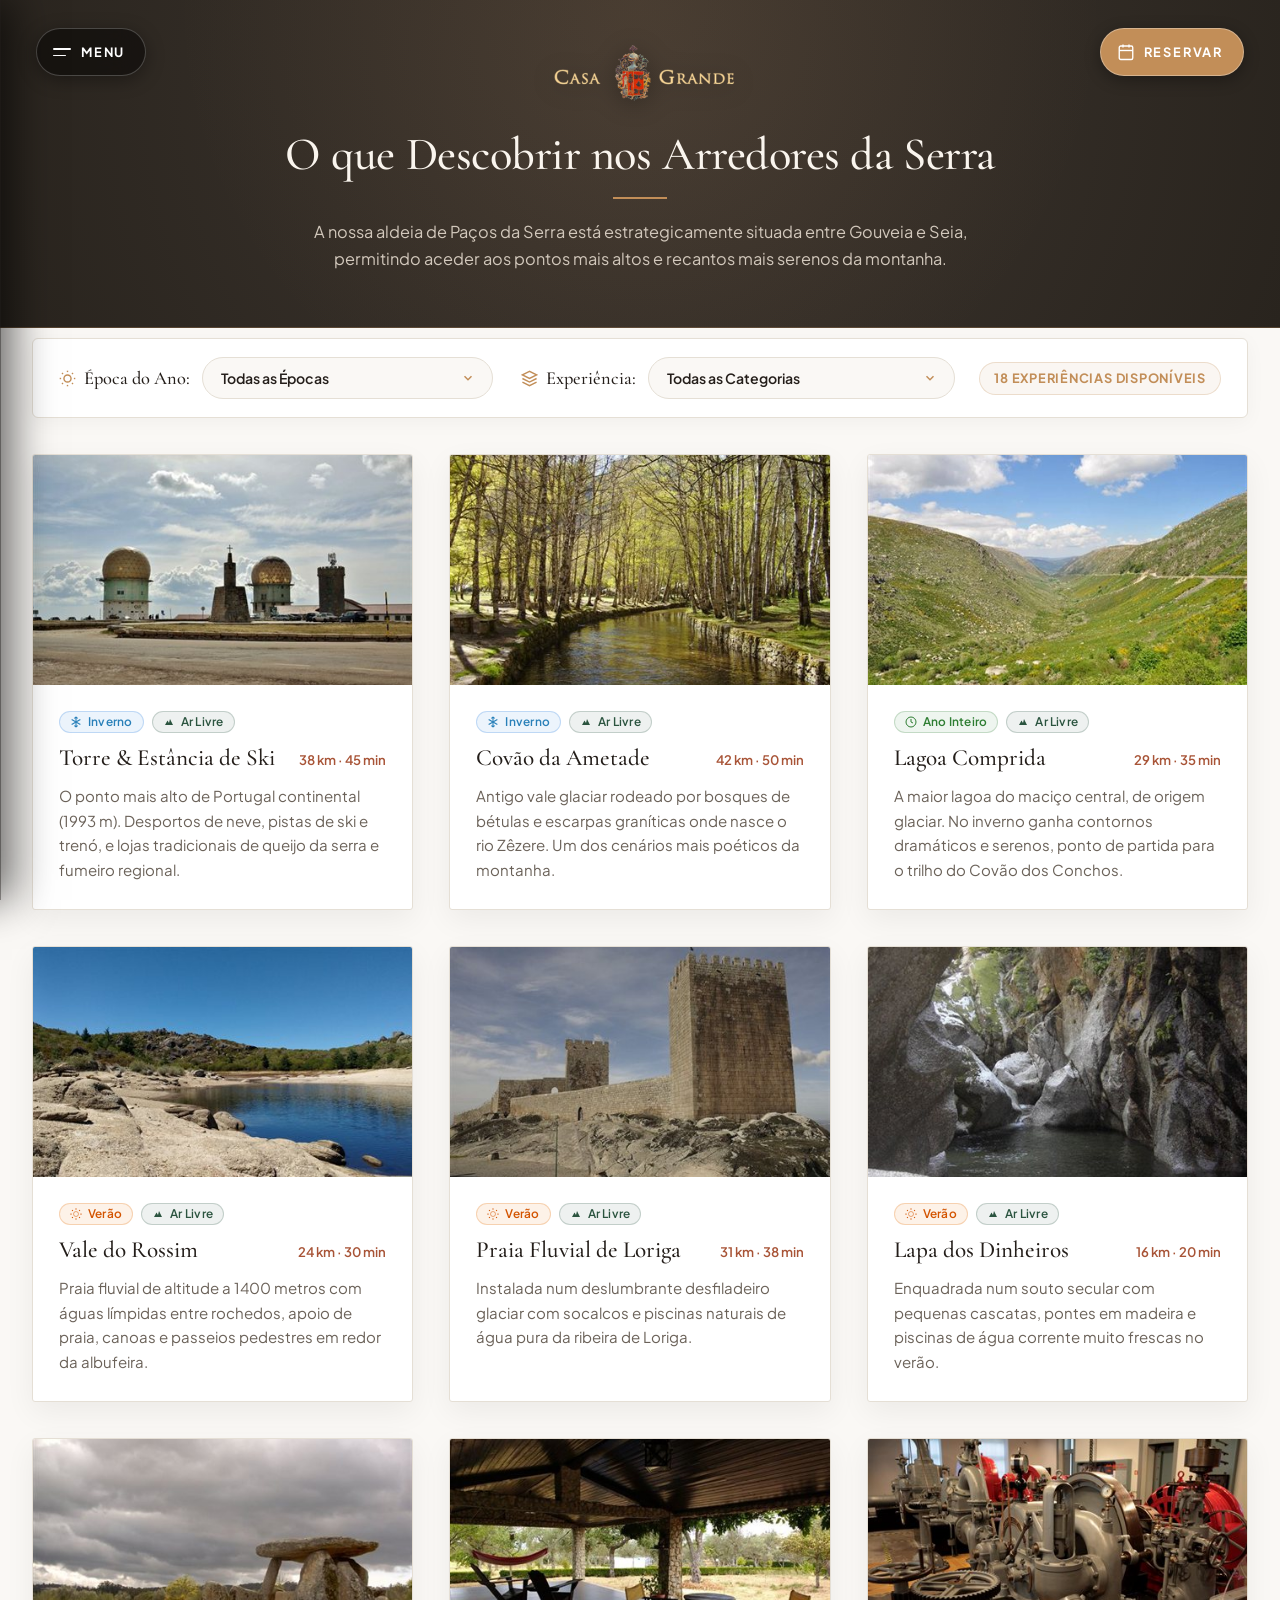
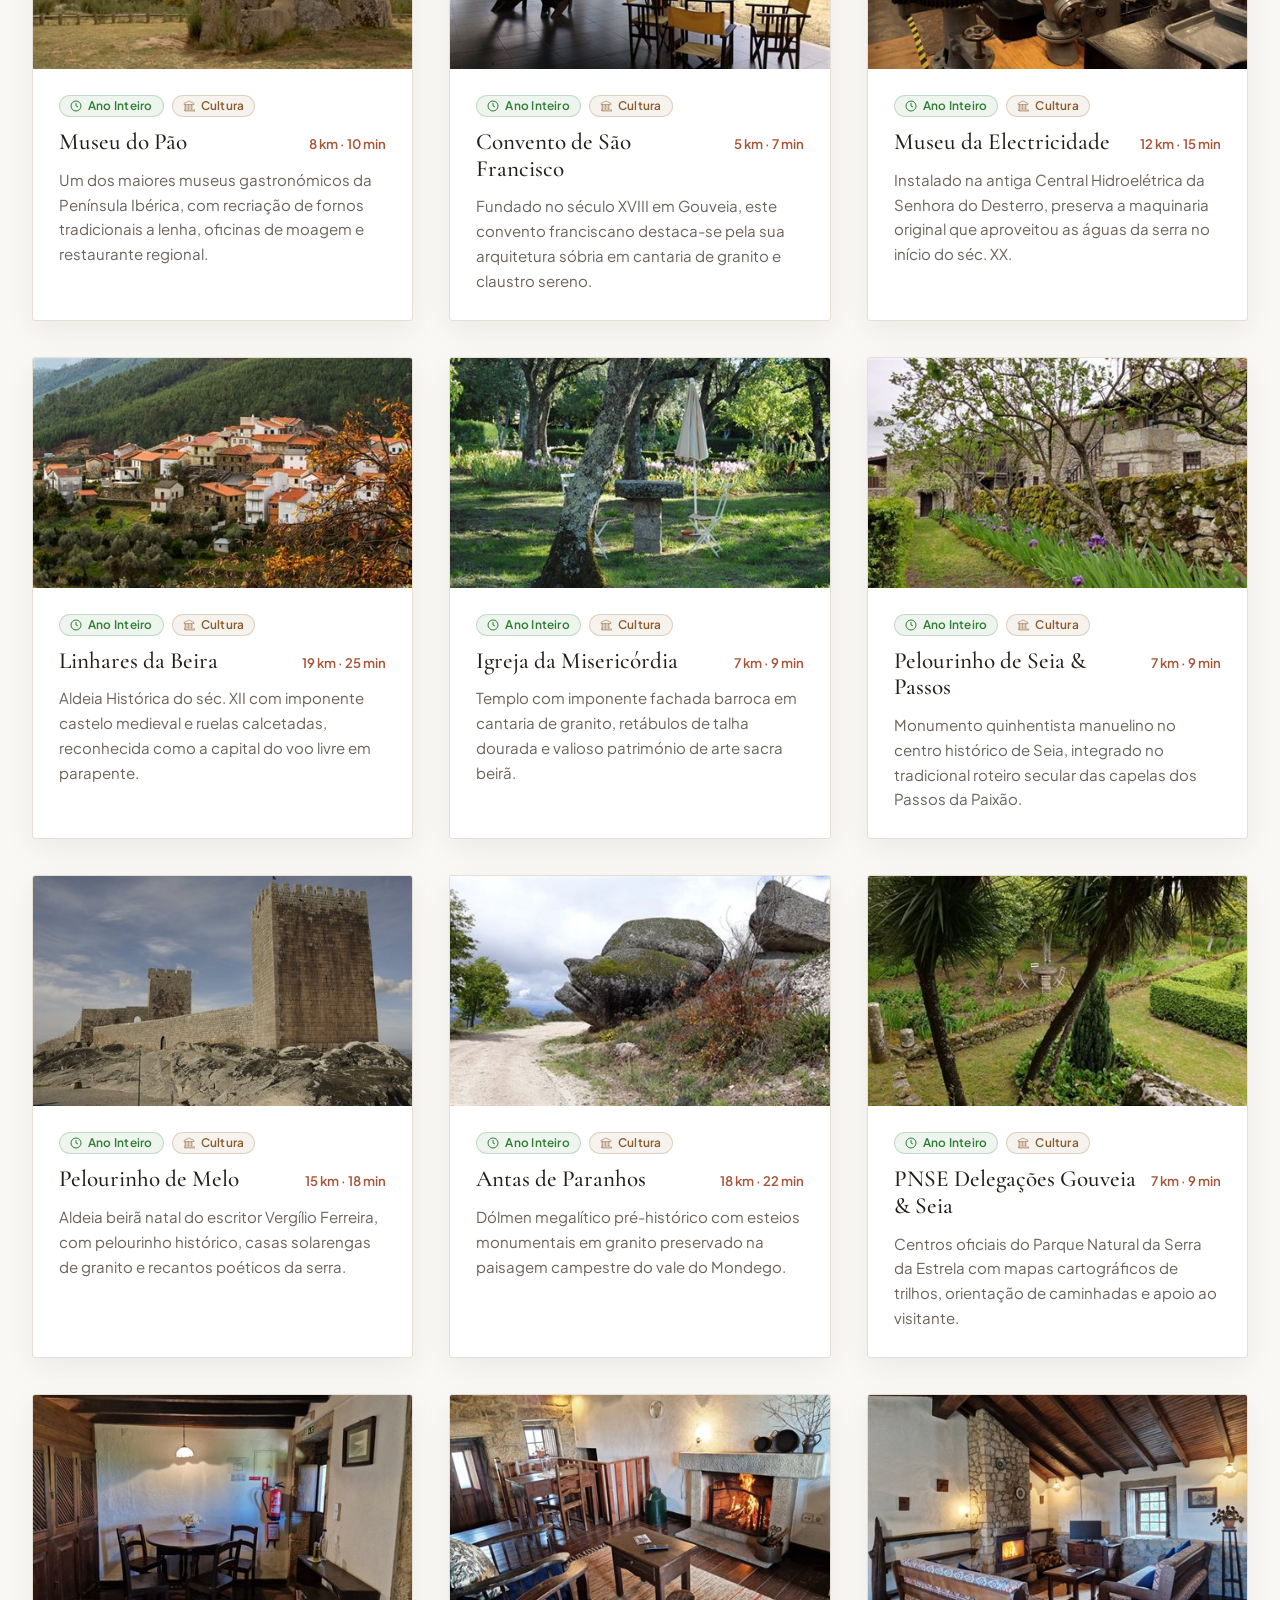
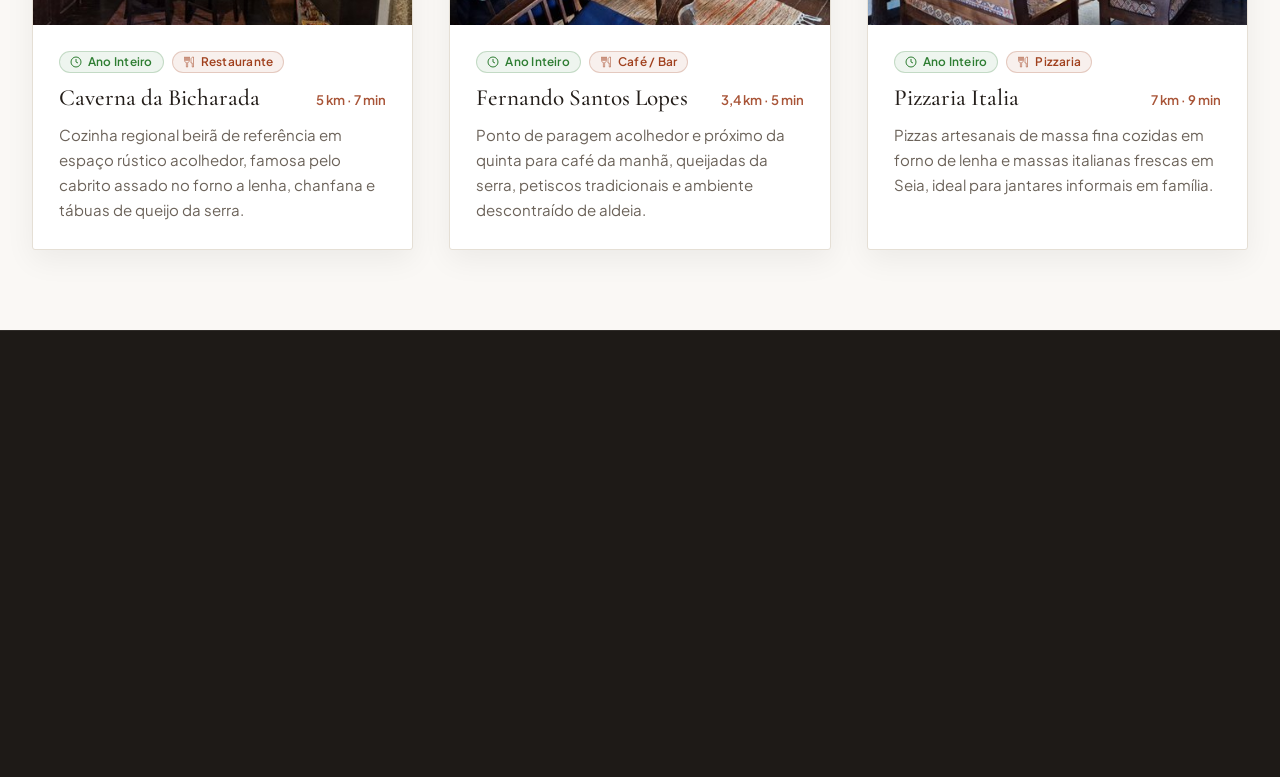
==== actividades.html @ c4126c3e "feat: prototipo Casa Grande - Turismo de Habitacao & Casas de Campo (Standard Bruto)" ====
<!DOCTYPE html>
<html lang="pt">
<head>
  <meta charset="UTF-8">
  <meta name="viewport" content="width=device-width, initial-scale=1.0">
  <title>A Serra da Estrela nos Arredores — Casa Grande | Paços da Serra</title>
  <meta name="description" content="Guia de experiências na Serra da Estrela a partir da Casa Grande em Paços da Serra: neve na Torre, praias fluviais de altitude, aldeias históricas e gastronomia serrana.">
  <link rel="preconnect" href="https://fonts.googleapis.com">
  <link rel="preconnect" href="https://fonts.gstatic.com" crossorigin>
  <link rel="stylesheet" href="https://fonts.googleapis.com/css2?family=Cormorant+Garamond:ital,wght@0,400;0,500;0,600;0,700;1,400&family=Plus+Jakarta+Sans:wght@300;400;500;600;700&display=swap">
  
  <!-- Favicon Standard Bruto -->
  <link rel="icon" type="image/svg+xml" href="assets/img/favicon.svg">
  <link rel="icon" type="image/png" sizes="32x32" href="assets/img/favicon-32x32.png">
  <link rel="icon" type="image/png" sizes="16x16" href="assets/img/favicon-16x16.png">
  <link rel="apple-touch-icon" sizes="180x180" href="assets/img/apple-touch-icon.png">
  <link rel="shortcut icon" href="favicon.ico">

  <link rel="stylesheet" href="assets/css/style.css">
</head>
<body>

  <!-- BOTÃO FLUTUANTE DE MENU (FIXO NO TOPO ESQUERDO) -->
  <button type="button" class="floating-menu-trigger js-drawer-open" aria-label="Abrir Menu de Navegação" aria-expanded="false" aria-controls="main-drawer">
    <span class="menu-icon-bars" aria-hidden="true">
      <span class="bar bar-1"></span>
      <span class="bar bar-2"></span>
    </span>
    <span class="menu-trigger-text">Menu</span>
  </button>

  <!-- BOTÃO FLUTUANTE DE RESERVA (CALENDÁRIO — REVELA 'RESERVAR' & GLOW NO HOVER) -->
  <a href="reservas.html" class="floating-booking-cta" aria-label="Reservar Estadia na Casa Grande">
    <span class="booking-cta-icon" aria-hidden="true">
      <svg width="18" height="18" viewBox="0 0 24 24" fill="none" stroke="currentColor" stroke-width="1.8">
        <rect x="3" y="4" width="18" height="18" rx="2" ry="2"></rect>
        <line x1="16" y1="2" x2="16" y2="6"></line>
        <line x1="8" y1="2" x2="8" y2="6"></line>
        <line x1="3" y1="10" x2="21" y2="10"></line>
      </svg>
    </span>
    <span class="booking-cta-text">Reservar</span>
  </a>

  <!-- PAINEL LATERAL DE NAVEGAÇÃO (LUXURY SLIDE-IN DRAWER) -->
  <div class="nav-drawer-backdrop js-drawer-close" aria-hidden="true"></div>
  <aside class="nav-drawer" id="main-drawer" aria-label="Menu Principal" aria-hidden="true">
    <div class="drawer-header">
      <div class="drawer-brand">
        <img src="assets/img/logo_center.png" alt="Casa Grande" class="drawer-logo" / decoding="async">
      </div>
      <button type="button" class="drawer-close-btn js-drawer-close" aria-label="Fechar Menu">
        <svg width="20" height="20" viewBox="0 0 24 24" fill="none" stroke="currentColor" stroke-width="1.8"><line x1="18" y1="6" x2="6" y2="18"></line><line x1="6" y1="6" x2="18" y2="18"></line></svg>
      </button>
    </div>

    <div class="drawer-body">
      <nav class="drawer-nav">
        <ul class="drawer-menu-list">
          <li><a href="index.html" class="drawer-menu-link"><span class="link-title">Início</span></a></li>
          <li><a href="alojamentos.html" class="drawer-menu-link"><span class="link-title">Alojamentos</span></a></li>
          <li><a href="actividades.html" class="drawer-menu-link drawer-menu-link--highlight"><span class="link-title">Serra da Estrela</span></a></li>
          <li><a href="duvidas.html" class="drawer-menu-link"><span class="link-title">FAQs</span></a></li>
        </ul>
        <div class="drawer-booking-action">
          <a href="reservas.html" class="drawer-booking-btn">
            <span class="drawer-btn-icon">
              <svg width="18" height="18" viewBox="0 0 24 24" fill="none" stroke="currentColor" stroke-width="1.8">
                <rect x="3" y="4" width="18" height="18" rx="2" ry="2"></rect>
                <line x1="16" y1="2" x2="16" y2="6"></line>
                <line x1="8" y1="2" x2="8" y2="6"></line>
                <line x1="3" y1="10" x2="21" y2="10"></line>
              </svg>
            </span>
            <span class="drawer-btn-label">Reservar Estadia</span>
          </a>
        </div>
      </nav>

      <div class="drawer-footer">
        <div class="drawer-contacts">
          <a href="duvidas.html#contacto" class="drawer-section-title">Contactos</a>
          <a href="tel:+351934297935" class="drawer-contact-val">(+351) 934 297 935</a>
          <a href="mailto:info@casagrande.com.pt" class="drawer-contact-val">info@casagrande.com.pt</a>
          <p class="drawer-address-text">Largo Dr. Luís Mendes Caldeira nº 1<br>6290-241 Paços da Serra, Gouveia</p>
        </div>

        <div class="drawer-socials">
          <a href="https://instagram.com/casagrande_th" target="_blank" rel="noopener noreferrer" class="drawer-social-link">Instagram</a>
          <span class="sep">·</span>
          <a href="https://www.facebook.com/CGPacosDaSerra" target="_blank" rel="noopener noreferrer" class="drawer-social-link">Facebook</a>
        </div>
      </div>
    </div>
  </aside>

  <main id="main">

    <!-- HERO ESCURO EDITORIAL COM MARCA (DESTAQUE MÁXIMO DO LOGÓTIPO BRUTO) -->
    <header class="subpage-dark-hero">
      <div class="interior-brand-bar">
        <a href="index.html" title="Voltar à Página Inicial — Casa Grande">
          <img src="assets/img/logo_center.png" alt="Casa Grande" class="interior-brand-logo" decoding="async">
        </a>
      </div>

      <div class="container subpage-hero-container">
        <h1 class="subpage-hero-title">O que Descobrir nos Arredores da Serra</h1>
        <i class="ico-separator" style="margin: 16px auto 20px auto;"></i>
        <p class="subpage-hero-desc">
          A nossa aldeia de Paços da Serra está estrategicamente situada entre Gouveia e Seia, permitindo aceder aos pontos mais altos e recantos mais serenos da montanha.
        </p>
      </div>
    </header>

    <!-- GUIA DE ATIVIDADES: FILTRO DUPLO INTERATIVO (OPÇÃO 1) -->
    <section class="activities-section" id="catalogo-actividades" style="padding-top: 10px; padding-bottom: 80px;">
      <div class="container">
        
        <!-- BARRA DE DUPLO FILTRO: LADO A LADO (FRENTE A FRENTE) COM DESIGN EDITORIAL -->
        <div class="activities-filter-bar">
          <div class="activities-filters-group">
            
            <!-- Seletor 1: Época do Ano / Sazonalidade -->
            <div class="filter-dropdown-wrapper">
              <label for="season-filter-select" class="filter-label">
                <svg width="17" height="17" viewBox="0 0 24 24" fill="none" stroke="currentColor" stroke-width="2"><circle cx="12" cy="12" r="5"></circle><line x1="12" y1="1" x2="12" y2="3"></line><line x1="12" y1="21" x2="12" y2="23"></line><line x1="4.22" y1="4.22" x2="5.64" y2="5.64"></line><line x1="18.36" y1="18.36" x2="19.78" y2="19.78"></line><line x1="1" y1="12" x2="3" y2="12"></line><line x1="21" y1="12" x2="23" y2="12"></line><line x1="4.22" y1="19.78" x2="5.64" y2="18.36"></line><line x1="18.36" y1="5.64" x2="19.78" y2="4.22"></line></svg>
                <span>Época do Ano:</span>
              </label>
              <div class="custom-select-box">
                <select id="season-filter-select" class="guest-select-input" aria-label="Filtrar por época do ano">
                  <option value="all" selected>Todas as Épocas</option>
                  <option value="inverno">Inverno &amp; Neve</option>
                  <option value="verao">Verão &amp; Praias Fluviais</option>
                </select>
                <div class="select-chevron" aria-hidden="true">
                  <svg width="14" height="14" viewBox="0 0 24 24" fill="none" stroke="currentColor" stroke-width="2.5"><polyline points="6 9 12 15 18 9"></polyline></svg>
                </div>
              </div>
            </div>

            <!-- Seletor 2: Tipo de Experiência / Categoria -->
            <div class="filter-dropdown-wrapper">
              <label for="category-filter-select" class="filter-label">
                <svg width="17" height="17" viewBox="0 0 24 24" fill="none" stroke="currentColor" stroke-width="2"><polygon points="12 2 2 7 12 12 22 7 12 2"></polygon><polyline points="2 17 12 22 22 17"></polyline><polyline points="2 12 12 17 22 12"></polyline></svg>
                <span>Experiência:</span>
              </label>
              <div class="custom-select-box">
                <select id="category-filter-select" class="guest-select-input" aria-label="Filtrar por categoria de experiência">
                  <option value="all" selected>Todas as Categorias</option>
                  <option value="natureza">Passeios &amp; Ar Livre</option>
                  <option value="monumentos">Monumentos &amp; Cultura</option>
                  <option value="restaurantes">Restaurantes &amp; Cafés</option>
                </select>
                <div class="select-chevron" aria-hidden="true">
                  <svg width="14" height="14" viewBox="0 0 24 24" fill="none" stroke="currentColor" stroke-width="2.5"><polyline points="6 9 12 15 18 9"></polyline></svg>
                </div>
              </div>
            </div>

          </div>

          <div class="filter-live-status">
            <span class="active-count-badge" id="activities-count-badge">18 Experiências Disponíveis</span>
          </div>
        </div>

        <!-- GRELHA UNIFICADA DE CARTÕES DE ATIVIDADES -->
        <div class="activities-grid" id="activities-unified-grid">
          
          <!-- 1. Torre & Estância de Ski -->
          <article class="activity-card" data-season="inverno" data-category="natureza">
            <div class="activity-img-wrap">
              <img src="assets/img/showcase/actividades_1.jpg" alt="Torre da Serra da Estrela" loading="lazy" decoding="async">
            </div>
            <div class="activity-body">
              <div class="activity-silhouettes-bar">
                <span class="sil-tag sil-tag-snow" title="Temporada de Inverno e Neve">
                  <svg width="12" height="12" viewBox="0 0 24 24" fill="none" stroke="currentColor" stroke-width="2.2"><line x1="12" y1="2" x2="12" y2="22"></line><line x1="12" y1="2" x2="9" y2="5"></line><line x1="12" y1="2" x2="15" y2="5"></line><line x1="12" y1="22" x2="9" y2="19"></line><line x1="12" y1="22" x2="15" y2="19"></line><line x1="3.34" y1="7" x2="20.66" y2="17"></line><line x1="20.66" y1="7" x2="3.34" y2="17"></line></svg>
                  <span>Inverno</span>
                </span>
                <span class="sil-tag sil-tag-nature" title="Passeios & Ar Livre">
                  <svg width="12" height="12" viewBox="0 0 24 24" fill="currentColor"><path d="M14 6l6 12H4l5-9 3 5 2-8z"/></svg>
                  <span>Ar Livre</span>
                </span>
              </div>
              <div class="activity-header-line">
                <h3>Torre &amp; Estância de Ski</h3>
                <span class="activity-distance-text">38 km · 45 min</span>
              </div>
              <p class="activity-desc">O ponto mais alto de Portugal continental (1993 m). Desportos de neve, pistas de ski e trenó, e lojas tradicionais de queijo da serra e fumeiro regional.</p>
            </div>
          </article>

          <!-- 2. Covão da Ametade -->
          <article class="activity-card" data-season="inverno" data-category="natureza">
            <div class="activity-img-wrap">
              <img src="assets/img/showcase/actividades_4.jpg" alt="Covão da Ametade" loading="lazy" decoding="async">
            </div>
            <div class="activity-body">
              <div class="activity-silhouettes-bar">
                <span class="sil-tag sil-tag-snow" title="Temporada de Inverno">
                  <svg width="12" height="12" viewBox="0 0 24 24" fill="none" stroke="currentColor" stroke-width="2.2"><line x1="12" y1="2" x2="12" y2="22"></line><line x1="12" y1="2" x2="9" y2="5"></line><line x1="12" y1="2" x2="15" y2="5"></line><line x1="12" y1="22" x2="9" y2="19"></line><line x1="12" y1="22" x2="15" y2="19"></line><line x1="3.34" y1="7" x2="20.66" y2="17"></line><line x1="20.66" y1="7" x2="3.34" y2="17"></line></svg>
                  <span>Inverno</span>
                </span>
                <span class="sil-tag sil-tag-nature" title="Passeios & Ar Livre">
                  <svg width="12" height="12" viewBox="0 0 24 24" fill="currentColor"><path d="M14 6l6 12H4l5-9 3 5 2-8z"/></svg>
                  <span>Ar Livre</span>
                </span>
              </div>
              <div class="activity-header-line">
                <h3>Covão da Ametade</h3>
                <span class="activity-distance-text">42 km · 50 min</span>
              </div>
              <p class="activity-desc">Antigo vale glaciar rodeado por bosques de bétulas e escarpas graníticas onde nasce o rio Zêzere. Um dos cenários mais poéticos da montanha.</p>
            </div>
          </article>

          <!-- 3. Lagoa Comprida & Covão dos Conchos -->
          <article class="activity-card" data-season="all" data-category="natureza">
            <div class="activity-img-wrap">
              <img src="assets/img/showcase/actividades_2.jpg" alt="Lagoa Comprida no Inverno" loading="lazy" decoding="async">
            </div>
            <div class="activity-body">
              <div class="activity-silhouettes-bar">
                <span class="sil-tag sil-tag-yearround" title="Visita o Ano Inteiro">
                  <svg width="12" height="12" viewBox="0 0 24 24" fill="none" stroke="currentColor" stroke-width="2"><circle cx="12" cy="12" r="10"></circle><polyline points="12 6 12 12 16 14"></polyline></svg>
                  <span>Ano Inteiro</span>
                </span>
                <span class="sil-tag sil-tag-nature" title="Passeios & Ar Livre">
                  <svg width="12" height="12" viewBox="0 0 24 24" fill="currentColor"><path d="M14 6l6 12H4l5-9 3 5 2-8z"/></svg>
                  <span>Ar Livre</span>
                </span>
              </div>
              <div class="activity-header-line">
                <h3>Lagoa Comprida</h3>
                <span class="activity-distance-text">29 km · 35 min</span>
              </div>
              <p class="activity-desc">A maior lagoa do maciço central, de origem glaciar. No inverno ganha contornos dramáticos e serenos, ponto de partida para o trilho do Covão dos Conchos.</p>
            </div>
          </article>

          <!-- 4. Vale do Rossim -->
          <article class="activity-card" data-season="verao" data-category="natureza">
            <div class="activity-img-wrap">
              <img src="assets/img/showcase/actividades_9.jpg" alt="Vale do Rossim" loading="lazy" decoding="async">
            </div>
            <div class="activity-body">
              <div class="activity-silhouettes-bar">
                <span class="sil-tag sil-tag-sun" title="Temporada de Verão">
                  <svg width="12" height="12" viewBox="0 0 24 24" fill="currentColor"><circle cx="12" cy="12" r="5"></circle><line x1="12" y1="1" x2="12" y2="3" stroke="currentColor" stroke-width="2.5"></line><line x1="12" y1="21" x2="12" y2="23" stroke="currentColor" stroke-width="2.5"></line><line x1="4.22" y1="4.22" x2="5.64" y2="5.64" stroke="currentColor" stroke-width="2.5"></line><line x1="18.36" y1="18.36" x2="19.78" y2="19.78" stroke="currentColor" stroke-width="2.5"></line><line x1="1" y1="12" x2="3" y2="12" stroke="currentColor" stroke-width="2.5"></line><line x1="21" y1="12" x2="23" y2="12" stroke="currentColor" stroke-width="2.5"></line><line x1="4.22" y1="19.78" x2="5.64" y2="18.36" stroke="currentColor" stroke-width="2.5"></line><line x1="18.36" y1="5.64" x2="19.78" y2="4.22" stroke="currentColor" stroke-width="2.5"></line></svg>
                  <span>Verão</span>
                </span>
                <span class="sil-tag sil-tag-nature" title="Passeios & Ar Livre">
                  <svg width="12" height="12" viewBox="0 0 24 24" fill="currentColor"><path d="M14 6l6 12H4l5-9 3 5 2-8z"/></svg>
                  <span>Ar Livre</span>
                </span>
              </div>
              <div class="activity-header-line">
                <h3>Vale do Rossim</h3>
                <span class="activity-distance-text">24 km · 30 min</span>
              </div>
              <p class="activity-desc">Praia fluvial de altitude a 1400 metros com águas límpidas entre rochedos, apoio de praia, canoas e passeios pedestres em redor da albufeira.</p>
            </div>
          </article>

          <!-- 5. Praia Fluvial de Loriga -->
          <article class="activity-card" data-season="verao" data-category="natureza">
            <div class="activity-img-wrap">
              <img src="assets/img/showcase/actividades_5.jpg" alt="Praia Fluvial de Loriga" loading="lazy" decoding="async">
            </div>
            <div class="activity-body">
              <div class="activity-silhouettes-bar">
                <span class="sil-tag sil-tag-sun" title="Temporada de Verão">
                  <svg width="12" height="12" viewBox="0 0 24 24" fill="currentColor"><circle cx="12" cy="12" r="5"></circle><line x1="12" y1="1" x2="12" y2="3" stroke="currentColor" stroke-width="2.5"></line><line x1="12" y1="21" x2="12" y2="23" stroke="currentColor" stroke-width="2.5"></line><line x1="4.22" y1="4.22" x2="5.64" y2="5.64" stroke="currentColor" stroke-width="2.5"></line><line x1="18.36" y1="18.36" x2="19.78" y2="19.78" stroke="currentColor" stroke-width="2.5"></line><line x1="1" y1="12" x2="3" y2="12" stroke="currentColor" stroke-width="2.5"></line><line x1="21" y1="12" x2="23" y2="12" stroke="currentColor" stroke-width="2.5"></line><line x1="4.22" y1="19.78" x2="5.64" y2="18.36" stroke="currentColor" stroke-width="2.5"></line><line x1="18.36" y1="5.64" x2="19.78" y2="4.22" stroke="currentColor" stroke-width="2.5"></line></svg>
                  <span>Verão</span>
                </span>
                <span class="sil-tag sil-tag-nature" title="Passeios & Ar Livre">
                  <svg width="12" height="12" viewBox="0 0 24 24" fill="currentColor"><path d="M14 6l6 12H4l5-9 3 5 2-8z"/></svg>
                  <span>Ar Livre</span>
                </span>
              </div>
              <div class="activity-header-line">
                <h3>Praia Fluvial de Loriga</h3>
                <span class="activity-distance-text">31 km · 38 min</span>
              </div>
              <p class="activity-desc">Instalada num deslumbrante desfiladeiro glaciar com socalcos e piscinas naturais de água pura da ribeira de Loriga.</p>
            </div>
          </article>

          <!-- 6. Praia Fluvial de Lapa dos Dinheiros -->
          <article class="activity-card" data-season="verao" data-category="natureza">
            <div class="activity-img-wrap">
              <img src="assets/img/showcase/actividades_6.jpg" alt="Praia Fluvial de Lapa dos Dinheiros" loading="lazy" decoding="async">
            </div>
            <div class="activity-body">
              <div class="activity-silhouettes-bar">
                <span class="sil-tag sil-tag-sun" title="Temporada de Verão">
                  <svg width="12" height="12" viewBox="0 0 24 24" fill="currentColor"><circle cx="12" cy="12" r="5"></circle><line x1="12" y1="1" x2="12" y2="3" stroke="currentColor" stroke-width="2.5"></line><line x1="12" y1="21" x2="12" y2="23" stroke="currentColor" stroke-width="2.5"></line><line x1="4.22" y1="4.22" x2="5.64" y2="5.64" stroke="currentColor" stroke-width="2.5"></line><line x1="18.36" y1="18.36" x2="19.78" y2="19.78" stroke="currentColor" stroke-width="2.5"></line><line x1="1" y1="12" x2="3" y2="12" stroke="currentColor" stroke-width="2.5"></line><line x1="21" y1="12" x2="23" y2="12" stroke="currentColor" stroke-width="2.5"></line><line x1="4.22" y1="19.78" x2="5.64" y2="18.36" stroke="currentColor" stroke-width="2.5"></line><line x1="18.36" y1="5.64" x2="19.78" y2="4.22" stroke="currentColor" stroke-width="2.5"></line></svg>
                  <span>Verão</span>
                </span>
                <span class="sil-tag sil-tag-nature" title="Passeios & Ar Livre">
                  <svg width="12" height="12" viewBox="0 0 24 24" fill="currentColor"><path d="M14 6l6 12H4l5-9 3 5 2-8z"/></svg>
                  <span>Ar Livre</span>
                </span>
              </div>
              <div class="activity-header-line">
                <h3>Lapa dos Dinheiros</h3>
                <span class="activity-distance-text">16 km · 20 min</span>
              </div>
              <p class="activity-desc">Enquadrada num souto secular com pequenas cascatas, pontes em madeira e piscinas de água corrente muito frescas no verão.</p>
            </div>
          </article>

          <!-- 7. Museu do Pão em Seia -->
          <article class="activity-card" data-season="all" data-category="monumentos">
            <div class="activity-img-wrap">
              <img src="assets/img/showcase/actividades_8.jpg" alt="Museu do Pão em Seia" loading="lazy" decoding="async">
            </div>
            <div class="activity-body">
              <div class="activity-silhouettes-bar">
                <span class="sil-tag sil-tag-yearround" title="Visita o Ano Inteiro">
                  <svg width="12" height="12" viewBox="0 0 24 24" fill="none" stroke="currentColor" stroke-width="2"><circle cx="12" cy="12" r="10"></circle><polyline points="12 6 12 12 16 14"></polyline></svg>
                  <span>Ano Inteiro</span>
                </span>
                <span class="sil-tag sil-tag-culture" title="Monumentos & Cultura">
                  <svg width="12" height="12" viewBox="0 0 24 24" fill="currentColor"><path d="M12 2L2 7v2h20V7L12 2zm-8 8v8h2v-8H4zm6 0v8h2v-8h-2zm6 0v8h2v-8h-2zm-12 10v2h20v-2H2z"/></svg>
                  <span>Cultura</span>
                </span>
              </div>
              <div class="activity-header-line">
                <h3>Museu do Pão</h3>
                <span class="activity-distance-text">8 km · 10 min</span>
              </div>
              <p class="activity-desc">Um dos maiores museus gastronómicos da Península Ibérica, com recriação de fornos tradicionais a lenha, oficinas de moagem e restaurante regional.</p>
            </div>
          </article>

          <!-- 8. Convento de São Francisco -->
          <article class="activity-card" data-season="all" data-category="monumentos">
            <div class="activity-img-wrap">
              <img src="assets/img/showcase/historia_5.jpg" alt="Convento de São Francisco em Gouveia" loading="lazy" decoding="async">
            </div>
            <div class="activity-body">
              <div class="activity-silhouettes-bar">
                <span class="sil-tag sil-tag-yearround" title="Visita o Ano Inteiro">
                  <svg width="12" height="12" viewBox="0 0 24 24" fill="none" stroke="currentColor" stroke-width="2"><circle cx="12" cy="12" r="10"></circle><polyline points="12 6 12 12 16 14"></polyline></svg>
                  <span>Ano Inteiro</span>
                </span>
                <span class="sil-tag sil-tag-culture" title="Monumentos & Cultura">
                  <svg width="12" height="12" viewBox="0 0 24 24" fill="currentColor"><path d="M12 2L2 7v2h20V7L12 2zm-8 8v8h2v-8H4zm6 0v8h2v-8h-2zm6 0v8h2v-8h-2zm-12 10v2h20v-2H2z"/></svg>
                  <span>Cultura</span>
                </span>
              </div>
              <div class="activity-header-line">
                <h3>Convento de São Francisco</h3>
                <span class="activity-distance-text">5 km · 7 min</span>
              </div>
              <p class="activity-desc">Fundado no século XVIII em Gouveia, este convento franciscano destaca-se pela sua arquitetura sóbria em cantaria de granito e claustro sereno.</p>
            </div>
          </article>

          <!-- 9. Museu Natural da Electricidade -->
          <article class="activity-card" data-season="all" data-category="monumentos">
            <div class="activity-img-wrap">
              <img src="assets/img/showcase/actividades_12.jpg" alt="Museu Natural da Electricidade" loading="lazy" decoding="async">
            </div>
            <div class="activity-body">
              <div class="activity-silhouettes-bar">
                <span class="sil-tag sil-tag-yearround" title="Visita o Ano Inteiro">
                  <svg width="12" height="12" viewBox="0 0 24 24" fill="none" stroke="currentColor" stroke-width="2"><circle cx="12" cy="12" r="10"></circle><polyline points="12 6 12 12 16 14"></polyline></svg>
                  <span>Ano Inteiro</span>
                </span>
                <span class="sil-tag sil-tag-culture" title="Monumentos & Cultura">
                  <svg width="12" height="12" viewBox="0 0 24 24" fill="currentColor"><path d="M12 2L2 7v2h20V7L12 2zm-8 8v8h2v-8H4zm6 0v8h2v-8h-2zm6 0v8h2v-8h-2zm-12 10v2h20v-2H2z"/></svg>
                  <span>Cultura</span>
                </span>
              </div>
              <div class="activity-header-line">
                <h3>Museu da Electricidade</h3>
                <span class="activity-distance-text">12 km · 15 min</span>
              </div>
              <p class="activity-desc">Instalado na antiga Central Hidroelétrica da Senhora do Desterro, preserva a maquinaria original que aproveitou as águas da serra no início do séc. XX.</p>
            </div>
          </article>

          <!-- 10. Aldeia Histórica de Linhares da Beira -->
          <article class="activity-card" data-season="all" data-category="monumentos">
            <div class="activity-img-wrap">
              <img src="assets/img/showcase/actividades_7.jpg" alt="Linhares da Beira" loading="lazy" decoding="async">
            </div>
            <div class="activity-body">
              <div class="activity-silhouettes-bar">
                <span class="sil-tag sil-tag-yearround" title="Visita o Ano Inteiro">
                  <svg width="12" height="12" viewBox="0 0 24 24" fill="none" stroke="currentColor" stroke-width="2"><circle cx="12" cy="12" r="10"></circle><polyline points="12 6 12 12 16 14"></polyline></svg>
                  <span>Ano Inteiro</span>
                </span>
                <span class="sil-tag sil-tag-culture" title="Monumentos & Cultura">
                  <svg width="12" height="12" viewBox="0 0 24 24" fill="currentColor"><path d="M12 2L2 7v2h20V7L12 2zm-8 8v8h2v-8H4zm6 0v8h2v-8h-2zm6 0v8h2v-8h-2zm-12 10v2h20v-2H2z"/></svg>
                  <span>Cultura</span>
                </span>
              </div>
              <div class="activity-header-line">
                <h3>Linhares da Beira</h3>
                <span class="activity-distance-text">19 km · 25 min</span>
              </div>
              <p class="activity-desc">Aldeia Histórica do séc. XII com imponente castelo medieval e ruelas calcetadas, reconhecida como a capital do voo livre em parapente.</p>
            </div>
          </article>

          <!-- 11. Igreja da Misericórdia de Gouveia -->
          <article class="activity-card" data-season="all" data-category="monumentos">
            <div class="activity-img-wrap">
              <img src="assets/img/showcase/historia_8.jpg" alt="Igreja da Misericórdia de Gouveia" loading="lazy" decoding="async">
            </div>
            <div class="activity-body">
              <div class="activity-silhouettes-bar">
                <span class="sil-tag sil-tag-yearround" title="Visita o Ano Inteiro">
                  <svg width="12" height="12" viewBox="0 0 24 24" fill="none" stroke="currentColor" stroke-width="2"><circle cx="12" cy="12" r="10"></circle><polyline points="12 6 12 12 16 14"></polyline></svg>
                  <span>Ano Inteiro</span>
                </span>
                <span class="sil-tag sil-tag-culture" title="Monumentos & Cultura">
                  <svg width="12" height="12" viewBox="0 0 24 24" fill="currentColor"><path d="M12 2L2 7v2h20V7L12 2zm-8 8v8h2v-8H4zm6 0v8h2v-8h-2zm6 0v8h2v-8h-2zm-12 10v2h20v-2H2z"/></svg>
                  <span>Cultura</span>
                </span>
              </div>
              <div class="activity-header-line">
                <h3>Igreja da Misericórdia</h3>
                <span class="activity-distance-text">7 km · 9 min</span>
              </div>
              <p class="activity-desc">Templo com imponente fachada barroca em cantaria de granito, retábulos de talha dourada e valioso património de arte sacra beirã.</p>
            </div>
          </article>

          <!-- 12. Pelourinho de Seia & Passos da Via Sacra -->
          <article class="activity-card" data-season="all" data-category="monumentos">
            <div class="activity-img-wrap">
              <img src="assets/img/showcase/historia_6.jpg" alt="Pelourinho de Seia" loading="lazy" decoding="async">
            </div>
            <div class="activity-body">
              <div class="activity-silhouettes-bar">
                <span class="sil-tag sil-tag-yearround" title="Visita o Ano Inteiro">
                  <svg width="12" height="12" viewBox="0 0 24 24" fill="none" stroke="currentColor" stroke-width="2"><circle cx="12" cy="12" r="10"></circle><polyline points="12 6 12 12 16 14"></polyline></svg>
                  <span>Ano Inteiro</span>
                </span>
                <span class="sil-tag sil-tag-culture" title="Monumentos & Cultura">
                  <svg width="12" height="12" viewBox="0 0 24 24" fill="currentColor"><path d="M12 2L2 7v2h20V7L12 2zm-8 8v8h2v-8H4zm6 0v8h2v-8h-2zm6 0v8h2v-8h-2zm-12 10v2h20v-2H2z"/></svg>
                  <span>Cultura</span>
                </span>
              </div>
              <div class="activity-header-line">
                <h3>Pelourinho de Seia &amp; Passos</h3>
                <span class="activity-distance-text">7 km · 9 min</span>
              </div>
              <p class="activity-desc">Monumento quinhentista manuelino no centro histórico de Seia, integrado no tradicional roteiro secular das capelas dos Passos da Paixão.</p>
            </div>
          </article>

          <!-- 13. Pelourinho de Melo & Vergílio Ferreira -->
          <article class="activity-card" data-season="all" data-category="monumentos">
            <div class="activity-img-wrap">
              <img src="assets/img/showcase/actividades_15.jpg" alt="Pelourinho de Melo" loading="lazy" decoding="async">
            </div>
            <div class="activity-body">
              <div class="activity-silhouettes-bar">
                <span class="sil-tag sil-tag-yearround" title="Visita o Ano Inteiro">
                  <svg width="12" height="12" viewBox="0 0 24 24" fill="none" stroke="currentColor" stroke-width="2"><circle cx="12" cy="12" r="10"></circle><polyline points="12 6 12 12 16 14"></polyline></svg>
                  <span>Ano Inteiro</span>
                </span>
                <span class="sil-tag sil-tag-culture" title="Monumentos & Cultura">
                  <svg width="12" height="12" viewBox="0 0 24 24" fill="currentColor"><path d="M12 2L2 7v2h20V7L12 2zm-8 8v8h2v-8H4zm6 0v8h2v-8h-2zm6 0v8h2v-8h-2zm-12 10v2h20v-2H2z"/></svg>
                  <span>Cultura</span>
                </span>
              </div>
              <div class="activity-header-line">
                <h3>Pelourinho de Melo</h3>
                <span class="activity-distance-text">15 km · 18 min</span>
              </div>
              <p class="activity-desc">Aldeia beirã natal do escritor Vergílio Ferreira, com pelourinho histórico, casas solarengas de granito e recantos poéticos da serra.</p>
            </div>
          </article>

          <!-- 14. Antas de Paranhos -->
          <article class="activity-card" data-season="all" data-category="monumentos">
            <div class="activity-img-wrap">
              <img src="assets/img/showcase/actividades_3.jpg" alt="Antas de Paranhos" loading="lazy" decoding="async">
            </div>
            <div class="activity-body">
              <div class="activity-silhouettes-bar">
                <span class="sil-tag sil-tag-yearround" title="Visita o Ano Inteiro">
                  <svg width="12" height="12" viewBox="0 0 24 24" fill="none" stroke="currentColor" stroke-width="2"><circle cx="12" cy="12" r="10"></circle><polyline points="12 6 12 12 16 14"></polyline></svg>
                  <span>Ano Inteiro</span>
                </span>
                <span class="sil-tag sil-tag-culture" title="Monumentos & Cultura">
                  <svg width="12" height="12" viewBox="0 0 24 24" fill="currentColor"><path d="M12 2L2 7v2h20V7L12 2zm-8 8v8h2v-8H4zm6 0v8h2v-8h-2zm6 0v8h2v-8h-2zm-12 10v2h20v-2H2z"/></svg>
                  <span>Cultura</span>
                </span>
              </div>
              <div class="activity-header-line">
                <h3>Antas de Paranhos</h3>
                <span class="activity-distance-text">18 km · 22 min</span>
              </div>
              <p class="activity-desc">Dólmen megalítico pré-histórico com esteios monumentais em granito preservado na paisagem campestre do vale do Mondego.</p>
            </div>
          </article>

          <!-- 15. PNSE — Delegações & Interpretação -->
          <article class="activity-card" data-season="all" data-category="monumentos">
            <div class="activity-img-wrap">
              <img src="assets/img/showcase/historia_7.jpg" alt="Parque Natural da Serra da Estrela" loading="lazy" decoding="async">
            </div>
            <div class="activity-body">
              <div class="activity-silhouettes-bar">
                <span class="sil-tag sil-tag-yearround" title="Visita o Ano Inteiro">
                  <svg width="12" height="12" viewBox="0 0 24 24" fill="none" stroke="currentColor" stroke-width="2"><circle cx="12" cy="12" r="10"></circle><polyline points="12 6 12 12 16 14"></polyline></svg>
                  <span>Ano Inteiro</span>
                </span>
                <span class="sil-tag sil-tag-culture" title="Monumentos & Cultura">
                  <svg width="12" height="12" viewBox="0 0 24 24" fill="currentColor"><path d="M12 2L2 7v2h20V7L12 2zm-8 8v8h2v-8H4zm6 0v8h2v-8h-2zm6 0v8h2v-8h-2zm-12 10v2h20v-2H2z"/></svg>
                  <span>Cultura</span>
                </span>
              </div>
              <div class="activity-header-line">
                <h3>PNSE Delegações Gouveia &amp; Seia</h3>
                <span class="activity-distance-text">7 km · 9 min</span>
              </div>
              <p class="activity-desc">Centros oficiais do Parque Natural da Serra da Estrela com mapas cartográficos de trilhos, orientação de caminhadas e apoio ao visitante.</p>
            </div>
          </article>

          <!-- 16. Restaurante Caverna da Bicharada -->
          <article class="activity-card" data-season="all" data-category="restaurantes">
            <div class="activity-img-wrap">
              <img src="assets/img/showcase/alojamentos_10.jpg" alt="Restaurante Caverna da Bicharada" loading="lazy" decoding="async">
            </div>
            <div class="activity-body">
              <div class="activity-silhouettes-bar">
                <span class="sil-tag sil-tag-yearround" title="Aberto o Ano Inteiro">
                  <svg width="12" height="12" viewBox="0 0 24 24" fill="none" stroke="currentColor" stroke-width="2"><circle cx="12" cy="12" r="10"></circle><polyline points="12 6 12 12 16 14"></polyline></svg>
                  <span>Ano Inteiro</span>
                </span>
                <span class="sil-tag sil-tag-dining" title="Restaurantes & Cafés">
                  <svg width="12" height="12" viewBox="0 0 24 24" fill="currentColor"><path d="M11 9H9V2H7v7H5V2H3v7c0 2.12 1.66 3.84 3.75 3.97V22h2.5v-9.03C11.34 12.84 13 11.12 13 9V2h-2v7zm5-3v8h2.5v8H21V2c-2.76 0-5 2.24-5 4z"/></svg>
                  <span>Restaurante</span>
                </span>
              </div>
              <div class="activity-header-line">
                <h3>Caverna da Bicharada</h3>
                <span class="activity-distance-text">5 km · 7 min</span>
              </div>
              <p class="activity-desc">Cozinha regional beirã de referência em espaço rústico acolhedor, famosa pelo cabrito assado no forno a lenha, chanfana e tábuas de queijo da serra.</p>
            </div>
          </article>

          <!-- 17. Café / Bar Fernando Santos Lopes -->
          <article class="activity-card" data-season="all" data-category="restaurantes">
            <div class="activity-img-wrap">
              <img src="assets/img/showcase/alojamentos_15.jpg" alt="Café Bar Fernando Santos Lopes" loading="lazy" decoding="async">
            </div>
            <div class="activity-body">
              <div class="activity-silhouettes-bar">
                <span class="sil-tag sil-tag-yearround" title="Aberto o Ano Inteiro">
                  <svg width="12" height="12" viewBox="0 0 24 24" fill="none" stroke="currentColor" stroke-width="2"><circle cx="12" cy="12" r="10"></circle><polyline points="12 6 12 12 16 14"></polyline></svg>
                  <span>Ano Inteiro</span>
                </span>
                <span class="sil-tag sil-tag-dining" title="Restaurantes & Cafés">
                  <svg width="12" height="12" viewBox="0 0 24 24" fill="currentColor"><path d="M11 9H9V2H7v7H5V2H3v7c0 2.12 1.66 3.84 3.75 3.97V22h2.5v-9.03C11.34 12.84 13 11.12 13 9V2h-2v7zm5-3v8h2.5v8H21V2c-2.76 0-5 2.24-5 4z"/></svg>
                  <span>Café / Bar</span>
                </span>
              </div>
              <div class="activity-header-line">
                <h3>Fernando Santos Lopes</h3>
                <span class="activity-distance-text">3,4 km · 5 min</span>
              </div>
              <p class="activity-desc">Ponto de paragem acolhedor e próximo da quinta para café da manhã, queijadas da serra, petiscos tradicionais e ambiente descontraído de aldeia.</p>
            </div>
          </article>

          <!-- 18. Restaurante Pizzaria Italia -->
          <article class="activity-card" data-season="all" data-category="restaurantes">
            <div class="activity-img-wrap">
              <img src="assets/img/showcase/alojamentos_16.jpg" alt="Restaurante Pizzaria Italia em Seia" loading="lazy" decoding="async">
            </div>
            <div class="activity-body">
              <div class="activity-silhouettes-bar">
                <span class="sil-tag sil-tag-yearround" title="Aberto o Ano Inteiro">
                  <svg width="12" height="12" viewBox="0 0 24 24" fill="none" stroke="currentColor" stroke-width="2"><circle cx="12" cy="12" r="10"></circle><polyline points="12 6 12 12 16 14"></polyline></svg>
                  <span>Ano Inteiro</span>
                </span>
                <span class="sil-tag sil-tag-dining" title="Restaurantes & Cafés">
                  <svg width="12" height="12" viewBox="0 0 24 24" fill="currentColor"><path d="M11 9H9V2H7v7H5V2H3v7c0 2.12 1.66 3.84 3.75 3.97V22h2.5v-9.03C11.34 12.84 13 11.12 13 9V2h-2v7zm5-3v8h2.5v8H21V2c-2.76 0-5 2.24-5 4z"/></svg>
                  <span>Pizzaria</span>
                </span>
              </div>
              <div class="activity-header-line">
                <h3>Pizzaria Italia</h3>
                <span class="activity-distance-text">7 km · 9 min</span>
              </div>
              <p class="activity-desc">Pizzas artesanais de massa fina cozidas em forno de lenha e massas italianas frescas em Seia, ideal para jantares informais em família.</p>
            </div>
          </article>

        </div>

      </div>
    </section>

      </div>
    </section>

  </main>

  <!-- RODAPÉ CANÓNICO BRUTO (3 COLUNAS COM MAPA EMBED) -->
  <footer class="site-footer">
    <div class="container">
      
      <div class="footer-grid">
        
        <!-- Coluna 1: Marca & Contactos -->
        <div class="footer-col">
          <div class="footer-brand-title">Casa Grande</div>
          <p class="footer-brand-desc">
            Turismo rural acolhedor no Parque Natural da Serra da Estrela. Casas de pedra independentes, lareira a lenha e olival secular de quatro séculos da família Vasconcelos.
          </p>
          <ul class="footer-contacts-list">
            <li class="footer-contact-row">
              <span class="footer-contact-label">Telemóvel:</span>
              <a href="tel:+351934297935" class="footer-contact-val">(+351) 934 297 935</a>
            </li>
            <li class="footer-contact-row">
              <span class="footer-contact-label">Telefone Fixo:</span>
              <a href="tel:+351238496341" class="footer-contact-val">(+351) 238 496 341</a>
            </li>
            <li class="footer-contact-row">
              <span class="footer-contact-label">E-mail:</span>
              <a href="mailto:info@casagrande.com.pt" class="footer-contact-val">info@casagrande.com.pt</a>
            </li>
          </ul>

          <div class="footer-social-icons" aria-label="Redes Sociais Oficiais">
            <a href="https://instagram.com/casagrande_th" target="_blank" rel="noopener noreferrer" class="social-icon-btn" aria-label="Instagram da Casa Grande" title="Instagram @casagrande_th">
              <svg viewBox="0 0 24 24" width="18" height="18" fill="none" stroke="currentColor" stroke-width="1.8" stroke-linecap="round" stroke-linejoin="round">
                <rect x="2" y="2" width="20" height="20" rx="5" ry="5"></rect>
                <path d="M16 11.37A4 4 0 1 1 12.63 8 4 4 0 0 1 16 11.37z"></path>
                <line x1="17.5" y1="6.5" x2="17.51" y2="6.5"></line>
              </svg>
            </a>
            <a href="https://www.facebook.com/CGPacosDaSerra" target="_blank" rel="noopener noreferrer" class="social-icon-btn" aria-label="Facebook da Casa Grande" title="Facebook Casa Grande">
              <svg viewBox="0 0 24 24" width="18" height="18" fill="none" stroke="currentColor" stroke-width="1.8" stroke-linecap="round" stroke-linejoin="round">
                <path d="M18 2h-3a5 5 0 0 0-5 5v3H7v4h3v8h4v-8h3l1-4h-4V7a1 1 0 0 1 1-1h3z"></path>
              </svg>
            </a>
          </div>
        </div>

        <!-- Coluna 2: Secções do Website na Vertical -->
        <div class="footer-col">
          <h4>Secções do Website</h4>
          <ul class="footer-vertical-nav">
            <li><a href="index.html" class="footer-nav-link">Início</a></li>
            <li><a href="alojamentos.html" class="footer-nav-link">Alojamentos</a></li>
            <li><a href="actividades.html" class="footer-nav-link">Serra da Estrela</a></li>
            <li><a href="duvidas.html" class="footer-nav-link">FAQs</a></li>
            <li><a href="reservas.html" class="footer-nav-link footer-nav-highlight">Reservar Estadia</a></li>
          </ul>
        </div>

        <!-- Coluna 3: Localização & Mapa Embed -->
        <div class="footer-col">
          <h4>Localização &amp; Acessos</h4>
          <p class="footer-location-text">
            Largo Dr. Luís Mendes Caldeira nº 1, 6290-241 Paços da Serra, Gouveia<br>
            Serra da Estrela, Portugal
          </p>
          
          <p class="footer-distances-line">
            Distâncias: Gouveia (8 km) • Seia (8 km) • Coimbra (75 km) • Porto (170 km) • Lisboa (290 km)
          </p>

          <div class="footer-map-under">
            <iframe
              title="Localização da Casa Grande em Paços da Serra"
              src="https://maps.google.com/maps?q=40.459570,-7.649389+(Casa%20Grande%20Pa%C3%A7os%20da%20Serra)&t=&z=15&ie=UTF8&iwloc=&output=embed"
              loading="lazy"
              referrerpolicy="no-referrer-when-downgrade">
            </iframe>
            <a href="https://maps.google.com/maps?q=40.459570,-7.649389" target="_blank" rel="noopener noreferrer" class="footer-map-cta" aria-label="Abrir localização no Google Maps">
              <span>Abrir no Google Maps</span>
              <svg width="13" height="13" viewBox="0 0 24 24" fill="none" stroke="currentColor" stroke-width="2"><line x1="5" y1="12" x2="19" y2="12"/><polyline points="12 5 19 12 12 19"/></svg>
            </a>
          </div>
        </div>

      </div>

      <div class="footer-bottom">
        <div>
          &copy; 2026 Casa Grande — Paços da Serra, Gouveia. Todos os direitos reservados.
        </div>
        <div class="footer-legal-links">
          <a href="duvidas.html">Informações</a>
          <span class="sep">•</span>
          <a href="alojamentos.html">Normas da Casa</a>
          <span class="sep">•</span>
          <a href="https://www.livroreclamacoes.pt" target="_blank" rel="noopener noreferrer">Livro de Reclamações</a>
        </div>
        <div>
          Desenvolvido segundo o Standard de Qualidade Bruto
        </div>
      </div>

    </div>
  </footer>

  <script src="assets/js/main.js"></script>
</body>
</html>
---- assets/css/style.css ----
/* ==========================================================================
   CASA GRANDE — ESTILO VUNABAKA (LUXURY RESORT & RURAL RETREAT)
   Inspiração de Design: vunabaka.com
   Estrutura Editorial: 
     - Hero Breathtaking com Barra de Informação Ambiental (Hora Local & Altitude)
     - Secção 1: História do Alojamento (Solar Séc. XVI/XVIII & Família Vasconcelos)
     - Secção 2: Os Diferentes Alojamentos (Solar TH & Casas de Campo CC)
     - Secção 3: Localização & Parque Natural da Serra da Estrela
     - Rodapé Canónico Bruto com Mapa Oficial Google Maps Incorporado
   Regras Bruto: Sem Emojis, Sem Tags/Badges em nenhuma secção, Títulos em 1 Linha
   ========================================================================== */

:root {
  /* Aliases para compatibilidade Farmhouse / Cottagecore */
  --bg-cream: #FAF8F5;
  --bg-warm: #F2EFE9;
  --bg-dark: #1E1A17;
  --text-main: #241E1A;
  --text-muted: #6B6259;
  --accent-gold: #C28E58;
  --accent-terracotta: #A85437;
  --accent-terracotta-dark: #8C3F25;
  --accent-olive: #465541;
  --shadow-soft: 0 4px 20px rgba(0, 0, 0, 0.04);
  --shadow-card: 0 10px 30px rgba(0, 0, 0, 0.08);
  /* Paleta Vunabaka Adaptada à Serra da Estrela */
  --color-bg-light: #FAF8F5;       /* Linho cru / areia suave */
  --color-bg-white: #FFFFFF;
  --color-bg-gray: #F2EFE9;        /* Fundo de contraste suave para secções alternadas */
  --color-bg-dark: #1E1A17;        /* Terra escura / granito antigo */
  
  --color-text-main: #241E1A;      /* Texto principal escuro sofisticado */
  --color-text-muted: #6B6259;     /* Sépia suave para corpo editorial */
  --color-text-light: #9C9286;     /* Detalhes e coordenadas */
  
  --color-accent-gold: #C28E58;     /* Dourado quente de lenha e sol da serra */
  --color-accent-terracotta: #A85437; /* Terracota de tijolo antigo */
  --color-accent-olive: #465541;   /* Verde olival e pinhal */
  
  --border-light: rgba(36, 30, 26, 0.1);
  --border-delicate: #E5DFD5;
  
  --font-serif: 'Cormorant Garamond', Georgia, serif;
  --font-sans: 'Plus Jakarta Sans', -apple-system, BlinkMacSystemFont, sans-serif;
  
  --shadow-subtle: 0 10px 30px rgba(0, 0, 0, 0.06);
  --shadow-float: 0 20px 50px rgba(0, 0, 0, 0.12);
  
  --radius-sm: 3px;
  --radius-md: 6px;
}

/* RESET E BASE */
*, *::before, *::after {
  box-sizing: border-box;
  margin: 0;
  padding: 0;
}

html {
  scroll-behavior: smooth;
  font-size: 16px;
  background-color: var(--color-bg-light);
  color: var(--color-text-main);
  font-family: var(--font-sans);
  -webkit-font-smoothing: antialiased;
  -moz-osx-font-smoothing: grayscale;
  text-rendering: optimizeLegibility;
}

@view-transition {
  navigation: auto;
}

body {
  line-height: 1.65;
  background-color: var(--color-bg-light);
  color: var(--color-text-main);
  overflow-x: hidden;
  opacity: 1;
  transition: opacity 0.3s cubic-bezier(0.2, 0.95, 0.3, 1);
}

/* Otimização de Performance de Renderização (Content Visibility em secções inferiores) */
.site-footer,
.section-vunabaka-location,
.pricing-table-section {
  content-visibility: auto;
  contain-intrinsic-size: 1px 500px;
}

/* ==========================================================================
   ENTRADA SUAVE & CINEMATOGRÁFICA (SMOOTH HERO REVEAL)
   Animação gradual e fluida dos elementos visuais sem cortes ou flashes
   ========================================================================== */
@keyframes heroBgReveal {
  0% {
    transform: scale(1.02);
  }
  100% {
    transform: scale(1);
  }
}

@keyframes heroElementFadeUp {
  0% {
    opacity: 0.2;
    transform: translateY(12px);
  }
  100% {
    opacity: 1;
    transform: translateY(0);
  }
}

@keyframes heroLogoFadeDown {
  0% {
    opacity: 0.3;
    transform: translateY(-10px);
  }
  100% {
    opacity: 1;
    transform: translateY(0);
  }
}

@keyframes heroNavFadeIn {
  0% {
    opacity: 0.4;
    transform: translateY(-6px);
  }
  100% {
    opacity: 1;
    transform: translateY(0);
  }
}

/* Aplicação suave calibrada para fluidez instantânea e sem ecrã preto */
.section-intro-bg {
  animation: heroBgReveal 0.6s cubic-bezier(0.2, 0.95, 0.3, 1) forwards;
  will-change: transform;
}

.hero-center-brand {
  animation: heroLogoFadeDown 0.45s cubic-bezier(0.2, 0.95, 0.3, 1) both;
}

.section-intro-head {
  animation: heroElementFadeUp 0.5s cubic-bezier(0.2, 0.95, 0.3, 1) 0.05s both;
}

.section-intro-ambient-bar {
  animation: heroElementFadeUp 0.5s cubic-bezier(0.2, 0.95, 0.3, 1) 0.1s both;
}


img {
  max-width: 100%;
  height: auto;
  display: block;
}

a {
  color: inherit;
  text-decoration: none;
  transition: all 0.25s ease;
}

button {
  font-family: inherit;
  cursor: pointer;
  border: none;
  background: none;
}

/* CONTENT SHELL (ESTILO VUNABAKA) */
.shell {
  width: 100%;
  max-width: 1320px;
  margin: 0 auto;
  padding: 0 32px;
}

.shell--grid {
  display: grid;
  grid-template-columns: 1fr 1fr;
  gap: 72px;
  align-items: center;
}

/* TIPOGRAFIA EDITORIAL */
h1, h2, h3, h4, .brand-name {
  font-family: var(--font-serif);
  font-weight: 500;
  color: var(--color-text-main);
  line-height: 1.15;
}

/* Sub-rótulos Vunabaka (h6) */
.section-subtitle-label {
  font-family: var(--font-sans);
  font-size: 0.76rem;
  font-weight: 700;
  text-transform: uppercase;
  letter-spacing: 0.22em;
  color: var(--color-accent-gold);
  margin-bottom: 14px;
  display: block;
}

/* Títulos de Secção em 1 Linha (Regra Bruto) */
.section-heading-vunabaka {
  font-size: 2.85rem;
  font-weight: 500;
  margin-bottom: 24px;
  letter-spacing: -0.01em;
  white-space: nowrap;
  overflow: hidden;
  text-overflow: ellipsis;
}

/* Separador Artesanal Vunabaka (.ico-separator) */
.ico-separator {
  display: block;
  width: 54px;
  height: 2px;
  background: var(--color-accent-gold);
  margin: 20px 0 28px 0;
}

/* Link Elegante Vunabaka (.btn-link) com Seta à Direita */
.btn-link-vunabaka {
  display: inline-flex;
  align-items: center;
  gap: 10px;
  font-family: var(--font-sans);
  font-size: 0.86rem;
  font-weight: 600;
  letter-spacing: 0.08em;
  text-transform: uppercase;
  color: var(--color-text-main);
  padding-bottom: 4px;
  border-bottom: 1.5px solid var(--color-accent-gold);
  transition: all 0.3s ease;
  margin-top: 12px;
  text-decoration: none;
}

.btn-link-vunabaka:hover {
  color: var(--color-accent-gold);
  border-bottom-color: var(--color-text-main);
  transform: translateX(4px);
}

.btn-link-vunabaka .btn-link-arrow {
  display: inline-flex;
  align-items: center;
  transition: transform 0.3s cubic-bezier(0.16, 1, 0.3, 1);
  color: inherit;
}

.btn-link-vunabaka:hover .btn-link-arrow {
  transform: translateX(5px);
}

/* ==========================================================================
   NAVEGAÇÃO MINIMALISTA DE LUXO: MENU HAMBÚRGUER FLUTUANTE & CTA DE RESERVA
   Inspiração: Aman / Singita / Vunabaka
   ========================================================================== */

/* Botão Hambúrguer Flutuante (Fixo no Topo Esquerdo — Pill Nobre de Vidro Fumado) */
.floating-menu-trigger {
  position: fixed;
  top: 28px;
  left: 36px;
  right: auto;
  bottom: auto;
  z-index: 920;
  display: inline-flex;
  align-items: center;
  justify-content: center;
  gap: 10px;
  height: 48px;
  padding: 0 20px 0 16px;
  border-radius: 40px;
  background: rgba(18, 15, 12, 0.76);
  backdrop-filter: blur(16px);
  -webkit-backdrop-filter: blur(16px);
  border: 1px solid rgba(255, 255, 255, 0.22);
  color: #FFFFFF;
  cursor: pointer;
  font-family: var(--font-sans);
  font-size: 0.80rem;
  font-weight: 700;
  letter-spacing: 0.14em;
  text-transform: uppercase;
  box-shadow: 0 4px 18px rgba(0, 0, 0, 0.35);
  transition: transform 0.4s cubic-bezier(0.16, 1, 0.3, 1),
              opacity 0.35s ease,
              background-color 0.35s ease,
              border-color 0.35s ease,
              color 0.35s ease,
              box-shadow 0.35s ease;
  user-select: none;
}

.menu-trigger-text {
  display: inline-block;
  line-height: 1;
  letter-spacing: 0.14em;
}

.menu-icon-bars {
  display: flex;
  flex-direction: column;
  justify-content: center;
  align-items: center;
  gap: 5px;
  width: 18px;
  height: 13px;
  flex-shrink: 0;
}

.menu-icon-bars .bar {
  display: block;
  width: 100%;
  height: 1.6px;
  background: #FFFFFF;
  border-radius: 2px;
  transition: transform 0.3s ease, background-color 0.3s ease, width 0.3s ease;
}

.menu-icon-bars .bar-2 {
  width: 70%;
  align-self: flex-start;
}

/* Hover Menu: Glow Dourado Nobre */
body.nav-visible .floating-menu-trigger:hover,
.floating-menu-trigger:hover {
  background: rgba(26, 21, 16, 0.94);
  border-color: var(--color-accent-gold);
  color: var(--color-accent-gold);
  
  box-shadow: 0 0 28px rgba(232, 200, 138, 0.50), 0 8px 24px rgba(0, 0, 0, 0.5);
}

.floating-menu-trigger:hover .menu-icon-bars .bar {
  background: var(--color-accent-gold);
}

.floating-menu-trigger:hover .menu-icon-bars .bar-2 {
  width: 100%;
}

/* Botão Flutuante de Reserva (Fixo no Topo Direito — Pill Nobre Dourado com Texto) */
.floating-booking-cta {
  position: fixed;
  top: 28px;
  right: 36px;
  left: auto;
  bottom: auto;
  z-index: 920;
  display: inline-flex;
  align-items: center;
  justify-content: center;
  gap: 9px;
  height: 48px;
  padding: 0 20px 0 16px;
  border-radius: 40px;
  background: var(--color-accent-gold);
  color: #FFFFFF;
  text-decoration: none;
  font-family: var(--font-sans);
  font-size: 0.80rem;
  font-weight: 700;
  letter-spacing: 0.14em;
  text-transform: uppercase;
  box-shadow: 0 4px 16px rgba(0, 0, 0, 0.32);
  border: 1px solid rgba(255, 255, 255, 0.32);
  transition: transform 0.4s cubic-bezier(0.16, 1, 0.3, 1),
              opacity 0.35s ease,
              background-color 0.35s ease,
              border-color 0.35s ease,
              box-shadow 0.35s ease;
  user-select: none;
}

.floating-booking-cta .booking-cta-icon {
  display: inline-flex;
  align-items: center;
  justify-content: center;
  flex-shrink: 0;
  transition: transform 0.3s ease;
}

.floating-booking-cta .booking-cta-text {
  display: inline-block;
  line-height: 1;
  letter-spacing: 0.14em;
}

/* Hover Reserva: Glow Âmbar Dourado Radiante */
body.nav-visible .floating-booking-cta:hover,
.floating-booking-cta:hover {
  background: #b5804c;
  color: #FFFFFF;
  border-color: #FFFFFF;
  
  box-shadow: 0 0 32px rgba(194, 142, 88, 0.70), 0 8px 24px rgba(0, 0, 0, 0.45);
}

.floating-booking-cta:hover .booking-cta-icon {
  
}

/* SMART STICKY REVEAL: BOTÕES ESCONDEM NO SCROLL DOWN E APARECEM NO SCROLL UP */
/* Padrão / Topo da Página */
.floating-menu-trigger,
.floating-booking-cta {
  transform: translateY(0);
  opacity: 1;
  pointer-events: auto;
}

/* Ocultar no Scroll para Baixo */
body.nav-hidden .floating-menu-trigger,
body.nav-hidden .floating-booking-cta {
  transform: translateY(-90px);
  opacity: 0;
  pointer-events: none;
}

/* Revelar no Scroll para Cima */
body.nav-visible .floating-menu-trigger,
body.nav-visible .floating-booking-cta {
  transform: translateY(0);
  opacity: 1;
  pointer-events: auto;
}

/* Se o painel lateral de navegação estiver aberto, nunca ocultar */
body.nav-drawer-open .floating-menu-trigger,
body.nav-drawer-open .floating-booking-cta {
  transform: translateY(0) !important;
  opacity: 1 !important;
  pointer-events: auto !important;
}

/* Painel Lateral de Navegação (Slide-in Drawer) */
.nav-drawer-backdrop {
  position: fixed;
  inset: 0;
  background: rgba(10, 8, 7, 0.75);
  backdrop-filter: blur(10px);
  -webkit-backdrop-filter: blur(10px);
  z-index: 980;
  opacity: 0;
  visibility: hidden;
  transition: opacity 0.4s ease, visibility 0.4s ease;
}

body.nav-drawer-open {
  overflow: hidden;
}

body.nav-drawer-open .nav-drawer-backdrop {
  opacity: 1;
  visibility: visible;
}

.nav-drawer {
  position: fixed;
  top: 0;
  left: 0;
  bottom: 0;
  width: clamp(300px, 32vw, 420px);
  max-width: 100vw;
  background: #14110e;
  color: #FFFFFF;
  z-index: 990;
  display: flex;
  flex-direction: column;
  justify-content: space-between;
  padding: clamp(24px, 3.8vh, 38px) clamp(28px, 3.2vw, 42px);
  box-shadow: 12px 0 40px rgba(0, 0, 0, 0.6);
  border-right: 1px solid rgba(255, 255, 255, 0.08);
  transform: translateX(-100%);
  transition: transform 0.45s cubic-bezier(0.16, 1, 0.3, 1);
  overflow: hidden; /* ZERO BARRAS DE SCROLL */
  scrollbar-width: none;
  -ms-overflow-style: none;
  box-sizing: border-box;
}

.nav-drawer::-webkit-scrollbar {
  display: none;
  width: 0;
  height: 0;
}

body.nav-drawer-open .nav-drawer {
  transform: translateX(0);
}

.drawer-header {
  display: flex;
  align-items: center;
  justify-content: space-between;
  padding-bottom: clamp(14px, 2vh, 20px);
  border-bottom: 1px solid rgba(255, 255, 255, 0.08);
}

.drawer-logo {
  height: clamp(36px, 4.5vh, 46px);
  width: auto;
  object-fit: contain;
}

.drawer-close-btn {
  background: rgba(255, 255, 255, 0.06);
  border: 1px solid rgba(255, 255, 255, 0.12);
  color: #FFFFFF;
  width: 38px;
  height: 38px;
  border-radius: 50%;
  display: inline-flex;
  align-items: center;
  justify-content: center;
  cursor: pointer;
  transition: all 0.3s ease;
}

.drawer-close-btn:hover {
  background: rgba(194, 142, 88, 0.2);
  border-color: var(--color-accent-gold);
  color: var(--color-accent-gold);
  transform: rotate(90deg);
}

.drawer-body {
  padding: clamp(16px, 2.5vh, 28px) 0;
  flex: 1;
  display: flex;
  flex-direction: column;
  justify-content: space-between;
}

.drawer-menu-list {
  list-style: none;
  padding: 0;
  margin: 0;
  display: flex;
  flex-direction: column;
  gap: clamp(12px, 2vh, 20px);
}

.drawer-menu-link {
  display: inline-flex;
  align-items: center;
  text-decoration: none;
  color: #FFFFFF;
  transition: all 0.3s ease;
}

.drawer-menu-link .link-title {
  font-family: var(--font-serif);
  font-size: clamp(1.45rem, 2.2vw, 1.85rem);
  font-weight: 400;
  letter-spacing: -0.01em;
  color: #FFFFFF;
  transition: transform 0.3s ease, color 0.3s ease;
}

.drawer-menu-link:hover .link-title {
  color: var(--color-accent-gold);
  transform: translateX(6px);
}

.drawer-menu-link--highlight .link-title {
  color: var(--color-accent-gold);
}

.drawer-booking-action {
  margin-top: clamp(20px, 2.8vh, 32px);
  padding-top: clamp(16px, 2.2vh, 24px);
  border-top: 1px solid rgba(255, 255, 255, 0.08);
}

.drawer-booking-btn {
  display: inline-flex;
  align-items: center;
  justify-content: center;
  gap: 12px;
  width: 100%;
  padding: 13px 22px;
  border-radius: 9999px;
  background: var(--color-accent-gold);
  color: #14110E;
  text-decoration: none;
  font-family: var(--font-serif);
  font-size: clamp(1.25rem, 1.8vw, 1.45rem);
  font-weight: 500;
  letter-spacing: 0.02em;
  border: 1px solid rgba(255, 255, 255, 0.35);
  box-shadow: 0 4px 16px rgba(0, 0, 0, 0.35);
  transition: transform 0.3s cubic-bezier(0.16, 1, 0.3, 1),
              background 0.3s ease,
              box-shadow 0.3s ease,
              color 0.3s ease;
  box-sizing: border-box;
}

.drawer-booking-btn .drawer-btn-icon {
  display: inline-flex;
  align-items: center;
  justify-content: center;
  color: #14110E;
  transition: transform 0.3s ease;
}

.drawer-booking-btn .drawer-btn-label {
  font-family: var(--font-serif);
  line-height: 1;
}

.drawer-booking-btn:hover {
  background: #E5BE72;
  color: #000000;
  
  box-shadow: 0 0 28px rgba(229, 190, 114, 0.70), 0 6px 20px rgba(0, 0, 0, 0.45);
}

.drawer-booking-btn:hover .drawer-btn-icon {
  
}

.drawer-footer {
  padding-top: clamp(16px, 2.2vh, 24px);
  border-top: 1px solid rgba(255, 255, 255, 0.08);
}

.drawer-section-title {
  display: inline-block;
  font-family: var(--font-sans);
  font-size: 0.72rem;
  font-weight: 700;
  letter-spacing: 0.18em;
  text-transform: uppercase;
  color: var(--color-accent-gold);
  margin-bottom: 10px;
  text-decoration: none;
  transition: color 0.25s ease;
}

.drawer-section-title:hover {
  color: #FFFFFF;
}

.drawer-contact-val {
  display: block;
  font-family: var(--font-sans);
  font-size: 0.88rem;
  color: #E2DAD2;
  text-decoration: none;
  margin-bottom: 5px;
  transition: color 0.25s ease;
}

.drawer-contact-val:hover {
  color: var(--color-accent-gold);
}

.drawer-address-text {
  font-size: 0.78rem;
  color: #9E958C;
  line-height: 1.45;
  margin: 8px 0 14px 0;
}

.drawer-socials {
  display: flex;
  align-items: center;
  gap: 12px;
  font-size: 0.78rem;
  color: #9E958C;
  letter-spacing: 0.08em;
  text-transform: uppercase;
}

.drawer-social-link {
  color: #D6CCC2;
  text-decoration: none;
  transition: color 0.25s ease;
}

.drawer-social-link:hover {
  color: var(--color-accent-gold);
}

/* Logótipo Imponente no Eixo Superior do Hero (Perfeitamente Centrado) */
.hero-center-brand {
  position: absolute;
  top: clamp(28px, 6.5vh, 60px);
  left: 0;
  right: 0;
  width: 100%;
  z-index: 4;
  margin: 0 auto;
  display: flex;
  justify-content: center;
  align-items: center;
  pointer-events: none;
}

.hero-brand-logo {
  height: clamp(84px, 10vw, 126px);
  width: auto;
  max-width: 85vw;
  object-fit: contain;
  filter: drop-shadow(0 6px 24px rgba(0, 0, 0, 0.6));
  transition: transform 0.4s ease;
  pointer-events: auto;
}

.hero-brand-logo:hover {
  
}

/* ==========================================================================
   HERO BEGE SUAVE PARA PÁGINAS INTERIORES (LUMINOSO, TRANQUILO E ACOLHEDOR)
   ========================================================================== */
/* ==========================================================================
   HERO EDITORIAL EQUILIBRADO PARA PÁGINAS INTERIORES (CONTRASTE SUAVE & ACOLHEDOR)
   ========================================================================== */
.subpage-dark-hero,
.subpage-hero {
  background: #342D27;
  background: radial-gradient(circle at 50% 25%, #3E362F 0%, #29241E 100%);
  border-bottom: 1px solid rgba(194, 142, 88, 0.28);
  padding: 34px 0 54px 0;
  text-align: center;
  position: relative;
  overflow: hidden;
}

.subpage-dark-hero::before,
.subpage-hero::before {
  content: '';
  position: absolute;
  inset: 0;
  background: radial-gradient(circle at 50% 0%, rgba(194, 142, 88, 0.10) 0%, transparent 65%);
  pointer-events: none;
}

/* Topo das Páginas Interiores com Logótipo */
.interior-brand-bar {
  display: flex;
  justify-content: center;
  align-items: center;
  padding: 8px 0 24px 0;
  background: transparent;
  width: 100%;
  position: relative;
  z-index: 2;
}

.interior-brand-bar a {
  display: inline-flex;
  justify-content: center;
  align-items: center;
  margin: 0 auto;
}

.interior-brand-logo {
  height: clamp(48px, 5.5vw, 62px);
  width: auto;
  object-fit: contain;
  margin: 0 auto;
  display: block;
  transition: transform 0.3s ease;
  filter: drop-shadow(0 3px 12px rgba(0, 0, 0, 0.35));
}

.interior-brand-logo:hover {
  
}

.subpage-hero-container {
  max-width: 840px;
  margin: 0 auto;
  position: relative;
  z-index: 2;
  padding: 0 24px;
}

.subpage-hero-subtitle {
  display: block;
  font-family: var(--font-sans);
  font-size: 0.76rem;
  font-weight: 700;
  letter-spacing: 0.16em;
  text-transform: uppercase;
  color: #D9B482;
  margin-bottom: 12px;
}

.subpage-hero-title {
  font-family: var(--font-serif);
  font-size: clamp(2.1rem, 4vw, 2.9rem);
  font-weight: 500;
  color: #FAF5EE;
  line-height: 1.15;
  margin-bottom: 6px;
  letter-spacing: -0.01em;
}

.subpage-hero-desc {
  font-size: 1.02rem;
  color: #D2C8BC;
  line-height: 1.65;
  max-width: 720px;
  margin: 0 auto;
}

@media (max-width: 640px) {
  .floating-menu-trigger {
    top: 18px;
    left: 16px;
    right: auto;
    bottom: auto;
    width: auto;
    height: 40px;
    padding: 0 14px 0 12px;
    font-size: 0.72rem;
    gap: 7px;
  }
  .floating-booking-cta {
    top: 18px;
    right: 16px;
    left: auto;
    bottom: auto;
    width: auto;
    height: 40px;
    min-width: auto;
    padding: 0 14px 0 12px;
    font-size: 0.72rem;
    gap: 7px;
  }
  .hero-center-brand {
    top: clamp(68px, 9.5vh, 80px);
  }
  .hero-brand-logo {
    height: clamp(54px, 14vw, 68px);
    max-width: 80vw;
  }
  .interior-brand-bar {
    padding: clamp(66px, 9vh, 76px) 0 12px 0;
  }
  .interior-brand-logo {
    height: 48px;
    max-width: 78vw;
  }
  .nav-drawer {
    width: 100vw;
    padding: 30px 24px;
  }
  .drawer-menu-link .link-title {
    font-size: 1.5rem;
  }
}

/* Lado Esquerdo do Cabeçalho: Proporção Exata Vunabaka com espaço para o logo de 360px */
.header__left {
  display: flex;
  align-items: center;
  width: calc(50% - 180px);
  flex: 0 0 calc(50% - 180px);
}

.header__nav {
  display: flex;
  align-items: center;
}

.header__nav .menu {
  display: flex;
  align-items: center;
  gap: 32px;
  list-style: none;
  margin: 0;
  padding: 0;
}

.header__nav .menu-item a {
  font-family: var(--font-sans);
  font-size: 0.82rem;
  font-weight: 500;
  letter-spacing: 0.12em;
  text-transform: uppercase;
  color: #FFFFFF;
  opacity: 0.88;
  position: relative;
  padding: 6px 0;
  display: inline-block;
  line-height: 1;
  transition: opacity 0.3s ease, color 0.3s ease;
}

.header__nav .menu-item a::after {
  content: '';
  position: absolute;
  bottom: 0;
  left: 0;
  width: 0;
  height: 1px;
  background: var(--color-accent-gold);
  transition: width 0.3s ease;
}

.header__nav .menu-item a:hover::after,
.header__nav .menu-item.current-menu-item a::after {
  width: 100%;
}

.header__nav .menu-item a:hover,
.header__nav .menu-item.current-menu-item a {
  opacity: 1;
  color: var(--color-accent-gold);
}

/* Centro: Logótipo Principal Imponente e Sem Luz de Fundo */
.header__logo {
  position: absolute;
  left: 50%;
  top: 50%;
  transform: translate(-50%, -50%);
  text-align: center;
  width: 360px;
  display: flex;
  align-items: center;
  justify-content: center;
  z-index: 2;
  pointer-events: auto;
}

.header__logo .logo {
  display: inline-flex;
  align-items: center;
  justify-content: center;
}

.header__logo .logo-img {
  height: 64px;
  width: auto;
  max-width: 320px;
  object-fit: contain;
  filter: none; /* Remoção de qualquer luz ou halo artificial por trás do brasão */
  transition: height 0.35s ease, filter 0.35s ease;
  vertical-align: middle;
}

.header.is-scrolled .header__logo .logo-img,
body.show-fixed-header .header .header__logo .logo-img,
.header--interior .header__logo .logo-img {
  height: 38px;
  max-width: 210px;
  filter: none;
}

/* Cores dos links em cabeçalho escuro */
.header__nav .menu-item a {
  color: #FFFFFF;
  opacity: 0.88;
}

body.show-fixed-header .header .header__nav .menu-item a,
.header--interior .header__nav .menu-item a {
  color: #FFFFFF;
  opacity: 0.92;
  padding: 4px 0;
  font-size: 0.80rem;
}

body.show-fixed-header .header .header__nav .menu-item a:hover,
.header--interior .header__nav .menu-item a:hover,
.header__nav .menu-item a:hover {
  color: var(--color-accent-gold);
  opacity: 1;
}

/* Lado Direito: Ação de Reserva Alinhada Milimetricamente */
.header__actions {
  width: calc(50% - 180px);
  flex: 0 0 calc(50% - 180px);
  display: flex;
  justify-content: flex-end;
  align-items: center;
}

.header-cta-btn {
  display: inline-flex;
  align-items: center;
  justify-content: center;
  font-family: var(--font-sans);
  font-size: 0.78rem;
  font-weight: 700;
  letter-spacing: 0.12em;
  text-transform: uppercase;
  color: #FFFFFF;
  background: var(--color-accent-gold);
  border: 1px solid var(--color-accent-gold);
  padding: 10px 22px;
  border-radius: var(--radius-sm);
  transition: all 0.3s ease;
  line-height: 1;
  text-decoration: none;
}

.header-cta-btn:hover {
  background: transparent;
  color: #FFFFFF;
  border-color: #FFFFFF;
  
  box-shadow: 0 4px 15px rgba(194, 142, 88, 0.35);
}

/* No header escuro quando feito scroll, botão mantém o destaque dourado elegante e compacto */
body.show-fixed-header .header .header-cta-btn,
.header--interior .header-cta-btn {
  background: var(--color-accent-gold);
  border-color: var(--color-accent-gold);
  color: #FFFFFF;
  padding: 7px 18px;
  font-size: 0.74rem;
}

body.show-fixed-header .header .header-cta-btn:hover,
.header--interior .header-cta-btn:hover {
  background: transparent;
  color: #FFFFFF;
  border-color: #FFFFFF;
}

/* ==========================================================================
   ANIMAÇÕES SCROLL VUNABAKA ([data-aos])
   ========================================================================== */
[data-aos] {
  opacity: 0;
  transition-property: opacity, transform;
  transition-duration: 0.55s;
  transition-timing-function: cubic-bezier(0.2, 0.95, 0.3, 1);
  will-change: opacity, transform;
}

[data-aos="fade-up"] {
  transform: translateY(20px);
}

[data-aos="fade-down"] {
  transform: translateY(-18px);
}

[data-aos="fade-right"] {
  transform: translateX(-20px);
}

[data-aos="fade-left"] {
  transform: translateX(20px);
}

[data-aos].aos-animate {
  opacity: 1;
  transform: translate(0, 0);
}

/* Efeito Parallax — Zero lag com aceleração pura de GPU */
[data-parallax="true"] {
  will-change: transform;
}

/* RESPONSIVIDADE DO CABEÇALHO */
@media (max-width: 984px) {
  .header {
    padding: 1.1rem 0;
  }
  .header__nav .menu {
    gap: 16px;
  }
  .header__nav .menu-item a {
    font-size: 0.72rem;
    letter-spacing: 0.08em;
  }
  .header__logo .logo-img {
    height: 40px;
  }
  .header-cta-btn {
    padding: 8px 14px;
    font-size: 0.72rem;
    letter-spacing: 0.1em;
  }
}

@media (max-width: 640px) {
  .header {
    padding: 0.85rem 0;
  }
  .header__nav .menu {
    gap: 10px;
  }
  .header__nav .menu-item a {
    font-size: 0.65rem;
    letter-spacing: 0.06em;
  }
  .header__logo .logo-img {
    height: 32px;
    max-width: 130px;
  }
  .header-cta-btn {
    padding: 6px 10px;
    font-size: 0.65rem;
    letter-spacing: 0.06em;
  }
}

/* ==========================================================================
   HERO BREATHTAKING VUNABAKA (.section-intro) — RIGOROSAMENTE ABOVE THE FOLD
   ========================================================================== */
.section-intro-vunabaka {
  position: relative;
  height: 100vh;
  height: 100svh;
  max-height: 100svh;
  display: flex;
  flex-direction: column;
  justify-content: space-between;
  background-color: var(--color-bg-dark);
  overflow: hidden;
  padding-top: clamp(24px, 4vh, 48px);
  box-sizing: border-box;
}

.section-intro-bg {
  position: absolute;
  inset: 0;
  background-image: url('../img/hero_serra_estrela_neve.jpg');
  background-size: cover;
  background-position: center 42%;
  z-index: 1;
  filter: brightness(0.92) contrast(1.08) saturate(1.10);
}

.section-intro-overlay {
  position: absolute;
  inset: 0;
  background: 
    /* Vinheta fotográfica suave que preserva o centro luminoso e aprofunda as bordas */
    radial-gradient(
      ellipse 100% 90% at 50% 50%,
      rgba(14, 11, 9, 0.22) 0%,
      rgba(14, 11, 9, 0.62) 100%
    ),
    /* Gradiente vertical para estabilizar contraste no topo e na base */
    linear-gradient(
      180deg,
      rgba(10, 8, 7, 0.62) 0%,
      rgba(10, 8, 7, 0.18) 22%,
      rgba(10, 8, 7, 0.28) 50%,
      rgba(10, 8, 7, 0.58) 78%,
      rgba(10, 8, 7, 0.90) 100%
    );
  z-index: 2;
}

.section-intro-head {
  position: relative;
  z-index: 3;
  text-align: center;
  color: #FFFFFF;
  max-width: 860px;
  margin: auto;
  padding: 0 24px;
  background: none; /* ZERO QUADRO ARTIFICIAL */
  border-radius: 0;
  display: flex;
  flex-direction: column;
  justify-content: center;
  align-items: center;
}

.intro-welcome-label {
  display: inline-block;
  font-family: var(--font-sans);
  font-size: clamp(0.72rem, 1vw, 0.86rem);
  font-weight: 700;
  letter-spacing: 0.28em;
  text-transform: uppercase;
  color: var(--color-accent-gold);
  margin-bottom: clamp(12px, 2vh, 18px);
  text-shadow: 0 2px 8px rgba(0, 0, 0, 0.95);
}

.intro-main-title {
  font-family: var(--font-serif);
  font-size: clamp(2.35rem, 4.4vw, 3.85rem);
  font-weight: 400;
  line-height: 1.12;
  letter-spacing: -0.015em;
  color: #FFFFFF;
  text-shadow: 
    0 2px 4px rgba(0, 0, 0, 0.95),
    0 8px 24px rgba(0, 0, 0, 0.85),
    0 20px 48px rgba(0, 0, 0, 0.70);
  margin-bottom: clamp(14px, 2.2vh, 20px);
}

.intro-desc {
  font-family: var(--font-sans);
  font-size: clamp(1.02rem, 1.35vw, 1.25rem);
  font-weight: 300;
  color: #F7F3EE;
  line-height: 1.7;
  max-width: 760px;
  margin: 0 auto clamp(22px, 3vh, 32px) auto;
  text-shadow: 
    0 1px 3px rgba(0, 0, 0, 0.95),
    0 4px 16px rgba(0, 0, 0, 0.85);
}

.intro-actions {
  display: flex;
  justify-content: center;
  align-items: center;
}

.hero-discover-link {
  display: inline-flex;
  align-items: center;
  gap: 10px;
  font-family: var(--font-sans);
  font-size: 0.78rem;
  font-weight: 600;
  letter-spacing: 0.18em;
  text-transform: uppercase;
  color: #FFFFFF;
  text-decoration: none;
  padding-bottom: 5px;
  border-bottom: 1.5px solid var(--color-accent-gold);
  transition: all 0.3s ease;
  text-shadow: 0 2px 8px rgba(0, 0, 0, 0.9);
}

.hero-discover-link svg {
  stroke: var(--color-accent-gold);
  transition: transform 0.3s ease;
}

.hero-discover-link:hover {
  color: var(--color-accent-gold);
  border-bottom-color: #FFFFFF;
}

.hero-discover-link:hover svg {
  transform: translateY(3px);
}

/* BARRA DE AMBIENTE VUNABAKA NA BASE DO HERO (.section__body) */
.section-intro-ambient-bar {
  position: relative;
  z-index: 3;
  border-top: none;
  padding: clamp(28px, 4vh, 44px) 0 clamp(16px, 2vh, 24px) 0;
  background: linear-gradient(
    180deg,
    rgba(14, 11, 9, 0) 0%,
    rgba(14, 11, 9, 0.15) 20%,
    rgba(14, 11, 9, 0.42) 55%,
    rgba(14, 11, 9, 0.75) 100%
  );
  flex-shrink: 0;
}

.section-intro-ambient-bar::before {
  content: '';
  position: absolute;
  inset: 0;
  z-index: -1;
  backdrop-filter: blur(8px);
  -webkit-backdrop-filter: blur(8px);
  -webkit-mask-image: linear-gradient(to bottom, transparent 0%, rgba(0, 0, 0, 1) 100%);
  mask-image: linear-gradient(to bottom, transparent 0%, rgba(0, 0, 0, 1) 100%);
  pointer-events: none;
}

.ambient-bar-inner {
  position: relative;
  display: flex;
  align-items: center;
  justify-content: space-between;
  color: #FFFFFF;
  min-height: 48px;
}

.ambient-time-box {
  flex: 1;
  display: flex;
  align-items: center;
  gap: 16px;
  z-index: 1;
}

.ambient-time-clock {
  font-family: var(--font-sans);
  font-size: 1.6rem;
  font-weight: 300;
  letter-spacing: 0.05em;
  color: #FFFFFF;
}

.ambient-time-info {
  font-size: 0.78rem;
  color: #D6CCC2;
  line-height: 1.35;
}

.ambient-time-info strong {
  display: block;
  font-weight: 600;
  color: #FFFFFF;
  text-transform: uppercase;
  letter-spacing: 0.08em;
}

/* INDICADOR VISUAL CENTRAL: SETA A MEIO DA BARRA (PURAMENTE VISUAL, NÃO-BOTÃO) */
.ambient-scroll-indicator {
  position: absolute;
  left: 50%;
  top: 50%;
  transform: translate(-50%, -50%);
  display: flex;
  align-items: center;
  justify-content: center;
  width: 32px;
  height: 32px;
  color: #FFFFFF;
  opacity: 0.85;
  pointer-events: none;
  user-select: none;
  z-index: 5;
  margin: 0;
  padding: 0;
}

.ambient-scroll-indicator svg {
  display: block;
  animation: scrollArrowPulse 2.4s ease-in-out infinite;
}

@keyframes scrollArrowPulse {
  0%, 100% {
    transform: translateY(0);
    opacity: 0.65;
  }
  50% {
    transform: translateY(4px);
    opacity: 1;
  }
}

.ambient-weather-box {
  flex: 1;
  display: flex;
  align-items: center;
  justify-content: flex-end;
  gap: 12px;
  text-align: right;
  font-size: 0.82rem;
  color: #D6CCC2;
  z-index: 1;
  padding-right: 0;
}

.ambient-weather-box strong {
  display: block;
  color: #FFFFFF;
  font-size: 0.95rem;
}

/* ==========================================================================
   SECÇÃO 1: A HISTÓRIA DO ALOJAMENTO (O SOLAR & QUINTA)
   Elemento Temático de Fundo: Brasão Histórico Nobre e Cantaria do Século XVIII
   ========================================================================== */
.section-vunabaka-story {
  position: relative;
  overflow: hidden;
  padding: 120px 0;
  background-color: var(--color-bg-light);
}

.section-vunabaka-story .shell {
  position: relative;
  z-index: 1;
}

.section-vunabaka-story::before {
  display: none;
}

.section-vunabaka-story::after {
  display: none;
}

.story-text-column p {
  color: var(--color-text-muted);
  font-size: 1.08rem;
  line-height: 1.8;
  margin-bottom: 24px;
}

/* ==========================================================================
   ASTROANIMATE: HIGHLIGHTTEXT COMPONENT (LOAD HIGHLIGHT)
   Zero-JS, CSS-only, Box-decoration-break com gradiente animado
   Referência Oficial: https://www.astroanimate.com/docs/highlight-text/
   ========================================================================== */
.highlight-root {
  display: inline;
  position: relative;
  text-decoration: none;
  font-size: var(--fontSize, inherit);
  padding: var(--padding, 0.1em 0.28em);
  border-radius: 0.18em;
  -webkit-box-decoration-break: clone;
  box-decoration-break: clone;
  background-image: linear-gradient(var(--color, rgba(194, 142, 88, 0.25)), var(--color, rgba(194, 142, 88, 0.25)));
  background-repeat: no-repeat;
  background-position: var(--bgPosition, 0 0);
  background-size: var(--bgSizeAtStart, 0% 100%);
  color: inherit;
}

.highlight-root.trigger-load {
  animation: highlight-reveal var(--duration, 800ms) cubic-bezier(0.16, 1, 0.3, 1) forwards;
  animation-delay: var(--delay, 400ms);
}

.aos-animate .highlight-root.trigger-load {
  animation: highlight-reveal var(--duration, 800ms) cubic-bezier(0.16, 1, 0.3, 1) forwards;
  animation-delay: var(--delay, 300ms);
}

@keyframes highlight-reveal {
  0% {
    background-size: var(--bgSizeAtStart, 0% 100%);
  }
  100% {
    background-size: var(--bgSizeAtEnd, 100% 100%);
  }
}

@media (prefers-reduced-motion: reduce) {
  .highlight-root.trigger-load {
    animation: none;
    background-size: 100% 100%;
  }
}

/* Composição de Média Vunabaka com 2 imagens */
.vunabaka-media-wrap {
  position: relative;
}

.vunabaka-media-primary {
  width: 88%;
  height: 480px;
  object-fit: cover;
  border-radius: var(--radius-sm);
  box-shadow: var(--shadow-subtle);
}

.vunabaka-media-secondary {
  position: absolute;
  bottom: -40px;
  right: 0;
  width: 52%;
  height: 320px;
  object-fit: cover;
  border-radius: var(--radius-sm);
  box-shadow: var(--shadow-float);
  border: 8px solid var(--color-bg-light);
}

/* ==========================================================================
   SECÇÃO 2: OS DIFERENTES ALOJAMENTOS (SOLAR & CASAS DE CAMPO)
   Elemento Temático de Fundo: Lareira Tradicional a Lenha & Aconchego Rústico
   ========================================================================== */
.section-vunabaka-accommodations {
  position: relative;
  overflow: hidden;
  padding: 120px 0;
  background-color: var(--color-bg-gray);
  border-top: 1px solid var(--border-light);
  border-bottom: 1px solid var(--border-light);
}

.section-vunabaka-accommodations .shell {
  position: relative;
  z-index: 1;
}

.section-vunabaka-accommodations::before {
  display: none;
}

.section-vunabaka-accommodations::after {
  display: none;
}

.vunabaka-accommodations-grid {
  display: grid;
  grid-template-columns: 1.1fr 0.9fr;
  gap: 72px;
  align-items: center;
}

.vunabaka-acc-image-frame {
  height: 520px;
  overflow: hidden;
  border-radius: var(--radius-sm);
  box-shadow: var(--shadow-subtle);
}

.vunabaka-acc-image-frame img {
  width: 100%;
  height: 100%;
  object-fit: cover;
}

.vunabaka-two-cols-text {
  display: grid;
  grid-template-columns: 1fr 1fr;
  gap: 28px;
  margin-top: 20px;
  margin-bottom: 28px;
}

.vunabaka-two-cols-text h4 {
  font-family: var(--font-sans);
  font-size: 0.92rem;
  font-weight: 700;
  text-transform: uppercase;
  letter-spacing: 0.08em;
  color: var(--color-text-main);
  margin-bottom: 8px;
}

.vunabaka-two-cols-text p {
  font-size: 0.94rem;
  color: var(--color-text-muted);
  line-height: 1.7;
}

/* ==========================================================================
   SECÇÃO 3: A LOCALIZAÇÃO (SERRA DA ESTRELA)
   Elemento Temático de Fundo: Granito e Muros Rústicos da Aldeia de Paços da Serra
   ========================================================================== */
.section-vunabaka-location {
  position: relative;
  overflow: hidden;
  padding: 120px 0;
  background-color: var(--color-bg-white);
}

.section-vunabaka-location .shell {
  position: relative;
  z-index: 1;
}

.section-vunabaka-location::before {
  display: none;
}

.section-vunabaka-location::after {
  display: none;
}

.location-distances-row {
  display: flex;
  gap: 24px;
  flex-wrap: wrap;
  padding: 18px 0;
  border-top: 1px solid var(--border-delicate);
  border-bottom: 1px solid var(--border-delicate);
  margin: 28px 0;
}

.distance-item {
  font-size: 0.86rem;
  color: var(--color-text-muted);
}

.distance-item strong {
  color: var(--color-text-main);
  font-weight: 600;
}




/* ==========================================================================
   GALERIAS DE MONTRA CONTÍNUA (DUAS FILAS EM SENTIDOS OPOSTOS — 16 IMAGENS)
   Sem clique (pointer-events: none), 16 imagens otimizadas por secção,
   duas filas a correr para lados contrários a 60fps com fade para o texto.
   ========================================================================== */
.showcase-wrap {
  position: relative;
  width: 100%;
  overflow: hidden;
  pointer-events: none;
  user-select: none;
  -webkit-user-select: none;
  padding: 8px 0;
  border-radius: var(--radius-sm);
  display: flex;
  flex-direction: column;
  gap: 16px;
}

.showcase-wrap--right {
  -webkit-mask-image: linear-gradient(to right, transparent 0%, black 14%, black 100%);
  mask-image: linear-gradient(to right, transparent 0%, black 14%, black 100%);
}

.showcase-wrap--left {
  -webkit-mask-image: linear-gradient(to left, transparent 0%, black 14%, black 100%);
  mask-image: linear-gradient(to left, transparent 0%, black 14%, black 100%);
}

.showcase-row {
  width: 100%;
  overflow: hidden;
  position: relative;
}

.showcase-track {
  display: flex;
  gap: 16px;
  width: max-content;
  will-change: transform;
}

.showcase-track--to-left {
  animation: showcaseLoopToLeft 46s linear infinite;
}

.showcase-track--to-right {
  animation: showcaseLoopToRight 46s linear infinite;
}

@keyframes showcaseLoopToLeft {
  0% { transform: translate3d(0, 0, 0); }
  100% { transform: translate3d(-50%, 0, 0); }
}

@keyframes showcaseLoopToRight {
  0% { transform: translate3d(-50%, 0, 0); }
  100% { transform: translate3d(0, 0, 0); }
}

.showcase-slide {
  width: 210px;
  height: 265px;
  flex-shrink: 0;
  border-radius: 6px;
  overflow: hidden;
  box-shadow: 0 8px 24px rgba(0, 0, 0, 0.12);
  background: #EFECE6;
}

.showcase-slide img {
  width: 100%;
  height: 100%;
  object-fit: cover;
  display: block;
}

@media (max-width: 984px) {
  .showcase-wrap { gap: 12px; }
  .showcase-track { gap: 12px; }
  .showcase-slide { width: 170px; height: 215px; }
}

@media (max-width: 640px) {
  .showcase-wrap { gap: 10px; }
  .showcase-track { gap: 10px; }
  .showcase-slide { width: 140px; height: 180px; }
}



/* ==========================================================================
   SECÇÃO DE OPINIÕES VUNABAKA & TICKER CONTÍNUO
   ========================================================================== */
.section-vunabaka-opinioes {
  position: relative;
  padding: 80px 0;
  background-color: var(--color-bg-gray);
  overflow: hidden;
}

.section-vunabaka-opinioes .shell,
.section-vunabaka-opinioes .section-header-centered,
.section-vunabaka-opinioes .reviews-ticker-wrapper {
  position: relative;
  z-index: 1;
}

.section-vunabaka-opinioes::before {
  display: none;
}

.section-header-centered {
  text-align: center;
  max-width: 780px;
  margin: 0 auto 36px auto;
}

.ico-separator-centered {
  display: block;
  width: 42px;
  height: 2px;
  background: var(--color-accent-gold);
  margin: 14px auto 18px auto;
}

.section-desc-opinioes {
  font-size: 1.05rem;
  color: var(--color-text-muted);
  line-height: 1.68;
}

.transparency-note-bar {
  display: flex;
  align-items: center;
  justify-content: center;
  gap: 8px;
  margin: 0 auto 26px auto;
  max-width: 820px;
  padding: 4px 12px;
  font-size: 0.76rem;
  color: var(--color-text-muted);
  opacity: 0.82;
  text-align: center;
}

.transparency-note-bar strong {
  font-weight: 600;
  color: var(--color-text-main);
}

.transparency-note-card {
  background: rgba(194, 142, 88, 0.08);
  border: 1px solid rgba(194, 142, 88, 0.28);
  border-radius: var(--radius-sm);
  padding: 14px 20px;
}

.transparency-note-body {
  display: flex;
  align-items: center;
  gap: 14px;
  font-size: 0.88rem;
  color: var(--color-text-muted);
}

.transparency-note-body svg {
  color: var(--color-accent-gold);
  flex-shrink: 0;
}

.reviews-ticker-wrapper {
  overflow: hidden;
  position: relative;
  width: 100%;
  padding: 20px 0 16px;
  cursor: grab;
  user-select: none;
  -webkit-user-select: none;
  touch-action: pan-y;
  -webkit-mask-image: linear-gradient(to right, transparent 0%, black 6%, black 94%, transparent 100%);
  mask-image: linear-gradient(to right, transparent 0%, black 6%, black 94%, transparent 100%);
}

.reviews-ticker-wrapper.is-dragging {
  cursor: grabbing;
}

.reviews-ticker-wrapper:focus-visible {
  outline: 2px solid var(--color-accent-gold);
  outline-offset: -2px;
}

.reviews-ticker-track {
  display: flex;
  gap: 3.5rem;
  width: max-content;
  will-change: transform;
}

.review-card {
  width: 360px;
  max-width: 82vw;
  flex-shrink: 0;
  display: flex;
  flex-direction: column;
  background: transparent;
  border: none;
  border-radius: 0;
  box-shadow: none;
  padding: 8px 6px;
}

.review-card:hover {
  transform: none;
  box-shadow: none;
}

.review-header {
  display: flex;
  align-items: center;
  justify-content: space-between;
  margin-bottom: 16px;
}

.review-stars {
  display: flex;
  gap: 3px;
  color: var(--color-accent-gold);
}

.star-icon {
  width: 16px;
  height: 16px;
  fill: currentColor;
}

.review-date {
  font-size: 0.76rem;
  font-weight: 600;
  letter-spacing: 0.06em;
  text-transform: uppercase;
  color: var(--color-text-muted);
}

.review-text {
  font-size: 0.94rem;
  line-height: 1.65;
  color: var(--color-text-main);
  margin-bottom: 20px;
  flex-grow: 1;
  font-style: italic;
}

.review-author {
  display: flex;
  flex-direction: column;
  border-top: 1px solid rgba(0, 0, 0, 0.06);
  padding-top: 14px;
}

.review-name {
  font-weight: 600;
  font-size: 0.92rem;
  color: var(--color-text-main);
}

.review-origin {
  font-size: 0.8rem;
  color: var(--color-text-muted);
  margin-top: 2px;
}



/* ==========================================================================
   SECÇÃO DE ATIVIDADES & SERRA DA ESTRELA
   ========================================================================== */
.activities-section {
  padding: 72px 0 96px 0;
  background: var(--color-bg-light);
}

.activities-filter-bar {
  background: #FFFFFF;
  border-radius: var(--radius-md);
  border: 1px solid var(--border-delicate);
  box-shadow: 0 4px 20px rgba(0, 0, 0, 0.04);
  padding: 18px 26px;
  margin-bottom: 36px;
  display: flex;
  align-items: center;
  justify-content: space-between;
  gap: 24px;
  flex-wrap: wrap;
}

.activities-filters-group {
  display: flex;
  align-items: center;
  gap: 28px;
  flex: 1;
  flex-wrap: nowrap;
}

.activities-filters-group .filter-dropdown-wrapper {
  display: flex;
  align-items: center;
  gap: 12px;
  flex: 1;
  min-width: 250px;
}

.activities-filters-group .custom-select-box {
  min-width: 180px;
  max-width: 100%;
  flex: 1;
}

.activity-silhouettes-bar {
  display: flex;
  align-items: center;
  gap: 8px;
  margin-bottom: 12px;
  flex-wrap: wrap;
}

.sil-tag {
  display: inline-flex;
  align-items: center;
  gap: 6px;
  padding: 4px 10px;
  border-radius: 14px;
  font-size: 0.74rem;
  font-weight: 600;
  letter-spacing: 0.02em;
  line-height: 1;
  border: 1px solid transparent;
}

.sil-tag-sun {
  background: rgba(230, 126, 34, 0.1);
  color: #D35400;
  border-color: rgba(230, 126, 34, 0.28);
}

.sil-tag-sun svg {
  stroke: #D35400;
  fill: none;
}

.sil-tag-snow {
  background: rgba(74, 144, 226, 0.1);
  color: #2980B9;
  border-color: rgba(74, 144, 226, 0.28);
}

.sil-tag-snow svg {
  stroke: #2980B9;
  fill: none;
}

.sil-tag-yearround {
  background: rgba(46, 125, 50, 0.08);
  color: #2E7D32;
  border-color: rgba(46, 125, 50, 0.22);
}

.sil-tag-yearround svg {
  stroke: #2E7D32;
  fill: none;
}

.sil-tag-nature {
  background: rgba(43, 84, 63, 0.08);
  color: #2B543F;
  border-color: rgba(43, 84, 63, 0.22);
}

.sil-tag-nature svg {
  fill: currentColor;
}

.sil-tag-culture {
  background: rgba(139, 90, 43, 0.08);
  color: #8B5A2B;
  border-color: rgba(139, 90, 43, 0.22);
}

.sil-tag-culture svg {
  stroke: currentColor;
  fill: none;
}

.sil-tag-dining {
  background: rgba(160, 64, 30, 0.08);
  color: #A0401E;
  border-color: rgba(160, 64, 30, 0.22);
}

.sil-tag-dining svg {
  stroke: currentColor;
  fill: none;
}

.activity-card.is-hidden {
  display: none !important;
}

.activities-grid {
  display: grid;
  grid-template-columns: repeat(3, 1fr);
  gap: 36px;
}

.activity-card {
  background: #FFFFFF;
  border-radius: var(--radius-sm);
  overflow: hidden;
  box-shadow: var(--shadow-subtle);
  border: 1px solid var(--border-delicate);
  display: flex;
  flex-direction: column;
}

.activity-img-wrap {
  height: 230px;
  overflow: hidden;
}

.activity-img-wrap img {
  width: 100%;
  height: 100%;
  object-fit: cover;
  display: block;
}

.activity-body {
  padding: 26px;
  display: flex;
  flex-direction: column;
  flex: 1;
}

.activity-header-line {
  display: flex;
  align-items: baseline;
  justify-content: space-between;
  gap: 12px;
  margin-bottom: 12px;
}

.activity-header-line h3 {
  font-size: 1.45rem;
  margin-bottom: 0;
  font-family: var(--font-serif);
  font-weight: 500;
  color: var(--color-text-main);
}

.activity-distance-text {
  font-size: 0.82rem;
  font-weight: 600;
  color: var(--color-accent-terracotta);
  white-space: nowrap;
}

.activity-desc {
  font-size: 0.94rem;
  color: var(--color-text-muted);
  line-height: 1.65;
}

@media (max-width: 992px) {
  .activities-grid {
    grid-template-columns: repeat(2, 1fr);
  }
}

@media (max-width: 640px) {
  .activities-grid {
    grid-template-columns: 1fr;
  }
  .activities-filter-bar {
    flex-direction: column;
    align-items: stretch;
  }
}



/* ==========================================================================
   SECÇÃO DE FAQS (ESQUERDA) + FORMULÁRIO STICKY (DIREITA)
   ========================================================================== */
.faq-section {
  padding: 72px 0 96px 0;
  background: var(--color-bg-light);
}

.faq-layout-grid {
  display: grid;
  grid-template-columns: 1.35fr 1fr;
  gap: 56px;
  align-items: start;
}

.faq-accordion {
  display: flex;
  flex-direction: column;
  gap: 16px;
}

.faq-item {
  background: #FFFFFF;
  border-radius: var(--radius-sm);
  border: 1px solid var(--border-delicate);
  overflow: hidden;
  transition: border-color 0.25s ease;
}

.faq-item.open {
  border-color: var(--color-accent-gold);
}

.faq-question {
  width: 100%;
  text-align: left;
  padding: 22px 26px;
  display: flex;
  align-items: center;
  justify-content: space-between;
  font-family: var(--font-serif);
  font-size: 1.35rem;
  font-weight: 500;
  color: var(--color-text-main);
  background: transparent;
  border: none;
  cursor: pointer;
}

.faq-question svg {
  color: var(--color-accent-gold);
  transition: transform 0.3s ease;
  flex-shrink: 0;
}

.faq-item.open .faq-question svg {
  transform: rotate(180deg);
}

.faq-answer {
  max-height: 0;
  overflow: hidden;
  transition: max-height 0.35s ease, padding 0.35s ease;
  padding: 0 26px;
  color: var(--color-text-muted);
  font-size: 0.96rem;
  line-height: 1.75;
}

.faq-item.open .faq-answer {
  max-height: 500px;
  padding-bottom: 26px;
}

.sticky-contact-card {
  position: sticky;
  top: 104px;
  background: #FFFFFF;
  border-radius: var(--radius-sm);
  border: 1px solid var(--border-delicate);
  box-shadow: var(--shadow-float);
  padding: 36px;
}

.contact-card-header {
  margin-bottom: 24px;
  text-align: center;
}

.contact-card-header h3 {
  font-size: 1.85rem;
  margin-bottom: 8px;
  font-family: var(--font-serif);
  font-weight: 500;
}

.contact-card-header p {
  font-size: 0.92rem;
  color: var(--color-text-muted);
  line-height: 1.55;
}

.direct-form {
  display: flex;
  flex-direction: column;
  gap: 16px;
}

.form-group {
  display: flex;
  flex-direction: column;
  gap: 6px;
}

.form-group label {
  font-size: 0.82rem;
  font-weight: 600;
  letter-spacing: 0.04em;
  text-transform: uppercase;
  color: var(--color-text-muted);
}

.form-group input,
.form-group textarea,
.form-group select {
  width: 100%;
  font-family: var(--font-sans);
  font-size: 0.92rem;
  padding: 12px 14px;
  border: 1px solid var(--border-delicate);
  border-radius: var(--radius-sm);
  background: var(--color-bg-light);
  color: var(--color-text-main);
  transition: border-color 0.2s ease, background 0.2s ease;
}

.form-group input:focus,
.form-group textarea:focus,
.form-group select:focus {
  outline: none;
  border-color: var(--color-accent-gold);
  background: #FFFFFF;
}

.submit-contact-btn {
  background: var(--color-text-main);
  color: #FFFFFF;
  font-size: 0.88rem;
  font-weight: 600;
  letter-spacing: 0.06em;
  text-transform: uppercase;
  padding: 14px 24px;
  border-radius: var(--radius-sm);
  border: none;
  cursor: pointer;
  display: inline-flex;
  align-items: center;
  justify-content: center;
  gap: 8px;
  transition: background 0.25s ease;
}

.submit-contact-btn:hover {
  background: var(--color-accent-gold);
}

@media (max-width: 900px) {
  .faq-layout-grid {
    grid-template-columns: 1fr;
    gap: 40px;
  }
  .sticky-contact-card {
    position: static;
  }
}



/* ==========================================================================
   PÁGINA DE RESERVAS & RESUMO STICKY
   ========================================================================== */
.booking-section {
  padding: 64px 0 96px 0;
  background-color: var(--color-bg-light);
}

.booking-layout-grid {
  display: grid;
  grid-template-columns: 1.6fr 1fr;
  gap: 48px;
  align-items: start;
}

.booking-steps-column {
  display: flex;
  flex-direction: column;
}

.booking-step-card {
  background: #FFFFFF;
  border: 1px solid var(--border-delicate);
  border-radius: var(--radius-md);
  padding: 32px;
  margin-bottom: 32px;
  box-shadow: 0 4px 20px rgba(0, 0, 0, 0.04);
}

.step-card-header {
  display: flex;
  align-items: center;
  gap: 14px;
  margin-bottom: 24px;
  border-bottom: 1px solid var(--border-delicate);
  padding-bottom: 16px;
}

.step-number {
  font-family: var(--font-serif);
  font-size: 1.4rem;
  font-weight: 600;
  color: var(--color-accent-terracotta);
  width: 36px;
  height: 36px;
  border: 1px solid var(--color-accent-terracotta);
  border-radius: 50%;
  display: flex;
  align-items: center;
  justify-content: center;
  flex-shrink: 0;
}

.step-card-header h3 {
  font-size: 1.65rem;
  margin-bottom: 0;
  font-family: var(--font-serif);
  font-weight: 500;
  color: var(--color-text-main);
}

.payment-methods-grid {
  display: grid;
  grid-template-columns: repeat(3, 1fr);
  gap: 16px;
  margin-bottom: 24px;
}

.payment-tab-btn {
  background: var(--color-bg-light);
  border: 1px solid var(--border-delicate);
  border-radius: var(--radius-sm);
  padding: 16px 12px;
  display: flex;
  flex-direction: column;
  align-items: center;
  gap: 8px;
  font-weight: 600;
  font-size: 0.88rem;
  color: var(--color-text-main);
  transition: all 0.2s ease;
  cursor: pointer;
}

.payment-tab-btn:hover {
  border-color: var(--color-accent-gold);
}

.payment-tab-btn.active {
  background: #FFFFFF;
  border-color: var(--color-accent-gold);
  color: var(--color-accent-gold);
  box-shadow: 0 4px 16px rgba(194, 142, 88, 0.15);
}

.payment-details-box {
  background: var(--color-bg-light);
  border-radius: var(--radius-sm);
  padding: 20px;
  border: 1px solid var(--border-delicate);
}

/* Resumo Lateral Sticky */
.sticky-summary-card {
  position: sticky;
  top: 104px;
  background: #FFFFFF;
  border: 1px solid var(--border-delicate);
  border-radius: var(--radius-md);
  box-shadow: 0 10px 30px rgba(0, 0, 0, 0.08);
  padding: 32px;
}

.summary-card-header {
  border-bottom: 1px solid var(--border-delicate);
  padding-bottom: 16px;
  margin-bottom: 20px;
}

.summary-card-header h3 {
  font-size: 1.7rem;
  font-family: var(--font-serif);
  font-weight: 500;
}

.summary-lines-list {
  display: flex;
  flex-direction: column;
  gap: 12px;
  margin-bottom: 24px;
}

.summary-line {
  display: flex;
  justify-content: space-between;
  font-size: 0.92rem;
  color: var(--color-text-muted);
}

.summary-line.total-line {
  border-top: 1px solid var(--border-delicate);
  padding-top: 16px;
  font-size: 1.25rem;
  font-weight: 700;
  color: var(--color-text-main);
  font-family: var(--font-serif);
}

.btn-confirm-booking {
  width: 100%;
  background: var(--color-text-main);
  color: #FFFFFF;
  font-size: 0.95rem;
  font-weight: 600;
  letter-spacing: 0.04em;
  text-transform: uppercase;
  padding: 16px 20px;
  border-radius: var(--radius-sm);
  border: none;
  cursor: pointer;
  transition: background 0.25s ease;
  display: flex;
  align-items: center;
  justify-content: center;
  gap: 10px;
}

.btn-confirm-booking:hover {
  background: var(--color-accent-gold);
  color: #14110E;
}

.bar-submit-btn {
  background: var(--color-text-main);
  color: #FFFFFF;
  font-size: 0.88rem;
  font-weight: 600;
  letter-spacing: 0.06em;
  text-transform: uppercase;
  padding: 12px 28px;
  border-radius: var(--radius-sm);
  border: none;
  cursor: pointer;
  display: inline-flex;
  align-items: center;
  gap: 8px;
  transition: background 0.25s ease;
}

.bar-submit-btn:hover {
  background: var(--color-accent-gold);
}

/* Modal de Confirmação */
.modal-overlay {
  position: fixed;
  inset: 0;
  background: rgba(44, 37, 32, 0.6);
  backdrop-filter: blur(4px);
  z-index: 1000;
  display: flex;
  align-items: center;
  justify-content: center;
  padding: 20px;
  opacity: 0;
  visibility: hidden;
  transition: opacity 0.3s ease, visibility 0.3s ease;
}

.modal-overlay.active {
  opacity: 1;
  visibility: visible;
}

.modal-card {
  background: #FFFFFF;
  border-radius: var(--radius-md);
  max-width: 580px;
  width: 100%;
  padding: 40px;
  box-shadow: 0 20px 60px rgba(0, 0, 0, 0.25);
  border: 1px solid var(--border-delicate);
  position: relative;
  text-align: center;
}

.modal-close-btn {
  position: absolute;
  top: 20px;
  right: 20px;
  background: transparent;
  border: none;
  cursor: pointer;
  color: var(--color-text-muted);
}

.modal-icon-wrap {
  width: 64px;
  height: 64px;
  border-radius: 50%;
  background: rgba(70, 85, 65, 0.12);
  color: var(--color-accent-olive);
  display: flex;
  align-items: center;
  justify-content: center;
  margin: 0 auto 20px auto;
}

@media (max-width: 960px) {
  .booking-layout-grid {
    grid-template-columns: 1fr;
    gap: 36px;
  }
  .sticky-summary-card {
    position: static;
  }
}



/* ==========================================================================
   TABELA OFICIAL DE PREÇOS (COMPARATIVA & INTERATIVA)
   ========================================================================== */
.pricing-table-section {
  padding: 80px 0;
  background: #FFFFFF;
  border-top: 1px solid var(--border-delicate);
  position: relative;
  scroll-margin-top: 80px;
}

.pricing-table-header {
  text-align: center;
  max-width: 780px;
  margin: 0 auto 46px auto;
}

.pricing-table-header h2 {
  font-family: var(--font-serif);
  font-size: 2.2rem;
  font-weight: 500;
  color: var(--color-text-main);
  margin-bottom: 12px;
}

.pricing-table-header p {
  font-size: 0.98rem;
  color: var(--color-text-muted);
  line-height: 1.6;
}

.pricing-table-wrapper {
  background: #FAF8F5;
  border-radius: var(--radius-md);
  border: 1px solid var(--border-delicate);
  overflow-x: auto;
  box-shadow: 0 4px 24px rgba(0, 0, 0, 0.04);
  margin-bottom: 24px;
}

.pricing-table {
  width: 100%;
  border-collapse: collapse;
  text-align: center;
  min-width: 820px;
}

.pricing-table th,
.pricing-table td {
  padding: 18px 20px;
  border-bottom: 1px solid var(--border-delicate);
}

.pricing-table th {
  background: #F4EFE6;
  font-family: var(--font-serif);
  font-size: 1.05rem;
  font-weight: 600;
  color: var(--color-text-main);
  line-height: 1.35;
  vertical-align: top;
  border-right: 1px solid var(--border-delicate);
}

.pricing-table th:last-child {
  border-right: none;
}

.pricing-table th.col-unit-header {
  text-align: left;
  min-width: 270px;
  background: #EAE3D6;
  font-family: var(--font-serif);
  font-size: 1rem;
  font-weight: 600;
  color: #383028;
}

.pricing-table th.col-unit-header span {
  display: block;
  font-family: var(--font-sans);
  font-size: 0.78rem;
  font-weight: 500;
  color: #7A7268;
  margin-top: 4px;
}

.pricing-table th .season-min-nights {
  display: block;
  font-family: var(--font-sans);
  font-size: 0.76rem;
  font-weight: 600;
  color: var(--color-accent-terracotta);
  margin-top: 4px;
  text-transform: uppercase;
  letter-spacing: 0.04em;
}

.pricing-table td.cell-unit {
  text-align: left;
  background: #FAF8F5;
  border-right: 1px solid var(--border-delicate);
}

.cell-unit-name {
  display: block;
  font-weight: 600;
  font-size: 0.94rem;
  color: var(--color-text-main);
}

.cell-unit-names-list {
  display: block;
  font-size: 0.8rem;
  color: var(--color-accent-gold);
  margin-top: 3px;
  font-weight: 500;
}

.pricing-table td.cell-price {
  font-family: var(--font-serif);
  font-size: 1.4rem;
  font-weight: 600;
  color: var(--color-text-main);
  background: #FFFFFF;
  border-right: 1px solid var(--border-delicate);
  transition: background 0.2s ease;
}

.pricing-table td.cell-price:last-child {
  border-right: none;
}

.pricing-table td.cell-price .price-night-label {
  font-family: var(--font-sans);
  font-size: 0.76rem;
  font-weight: 400;
  color: var(--color-text-muted);
  margin-left: 2px;
}

.pricing-table tr:hover td.cell-price {
  background: #FDFBF8;
}

.pricing-table tr.row-supplement td {
  background: #F9F6F1;
  font-size: 0.88rem;
  border-bottom: none;
}

.pricing-table tr.row-supplement td.cell-price {
  font-size: 1.15rem;
  color: #5A5248;
}

.pricing-table td.cell-action {
  padding: 12px 16px;
  background: #FAF8F5;
  vertical-align: middle;
  width: 140px;
}

.table-row-reserve-btn {
  display: inline-flex;
  align-items: center;
  gap: 6px;
  font-family: var(--font-sans);
  font-size: 0.80rem;
  font-weight: 600;
  letter-spacing: 0.05em;
  text-transform: uppercase;
  color: #FFFFFF;
  background: #1B1714;
  padding: 8px 16px;
  border-radius: 20px;
  text-decoration: none;
  transition: all 0.22s ease;
  white-space: nowrap;
}

.table-row-reserve-btn:hover {
  background: var(--color-accent-gold);
  color: #161310;
}

.table-supp-tag {
  font-family: var(--font-sans);
  font-size: 0.76rem;
  font-weight: 600;
  color: var(--color-text-muted);
  text-transform: uppercase;
  letter-spacing: 0.04em;
}


/* ==========================================================================
   RODAPÉ CANÓNICO BRUTO (3 COLUNAS COM MAPA EMBED)
   ========================================================================== */
.site-footer {
  background-color: var(--color-bg-dark);
  color: #F4EFE6;
  padding: 42px 0 22px 0;
  border-top: 1px solid rgba(255, 255, 255, 0.08);
}

.footer-grid {
  display: grid;
  grid-template-columns: 1.15fr 0.85fr 1.35fr;
  gap: 36px;
  margin-bottom: 28px;
}

.footer-col h4 {
  font-family: var(--font-sans);
  font-size: 0.86rem;
  font-weight: 700;
  text-transform: uppercase;
  letter-spacing: 0.08em;
  color: var(--color-accent-gold);
  margin-bottom: 16px;
}

.footer-brand-title {
  font-family: var(--font-serif);
  font-size: 1.85rem;
  font-weight: 600;
  color: #FFFFFF;
  line-height: 1.1;
  margin-bottom: 8px;
}

.footer-brand-desc {
  font-size: 0.88rem;
  color: #B8ADA2;
  line-height: 1.6;
  margin-bottom: 20px;
}

.footer-contacts-list {
  list-style: none;
  display: flex;
  flex-direction: column;
  gap: 8px;
  font-size: 0.88rem;
  color: #D6CCC2;
  margin-bottom: 18px;
}

.footer-contact-row {
  display: flex;
  gap: 8px;
}

.footer-contact-label {
  font-weight: 600;
  color: #FFFFFF;
}

.footer-contact-val {
  color: #D6CCC2;
  transition: color 0.2s ease;
}

.footer-contact-val:hover {
  color: var(--color-accent-gold);
}

.footer-social-icons {
  display: flex;
  align-items: center;
  gap: 12px;
}

.social-icon-btn {
  display: inline-flex;
  align-items: center;
  justify-content: center;
  width: 36px;
  height: 36px;
  border-radius: 50%;
  background: rgba(255, 255, 255, 0.08);
  color: #FFFFFF;
  border: 1px solid rgba(255, 255, 255, 0.15);
  transition: all 0.2s ease;
}

.social-icon-btn:hover {
  background: var(--color-accent-gold);
  border-color: var(--color-accent-gold);
  color: #FFFFFF;
  
}

.footer-vertical-nav {
  list-style: none;
  display: flex;
  flex-direction: column;
  gap: 10px;
}

.footer-nav-link {
  font-size: 0.9rem;
  color: #D6CCC2;
  transition: color 0.2s ease;
}

.footer-nav-link:hover {
  color: #FFFFFF;
}

.footer-nav-highlight {
  font-weight: 600;
  color: var(--color-accent-gold);
  margin-top: 6px;
}

.footer-nav-highlight:hover {
  color: #FFFFFF;
}

.footer-location-text {
  font-size: 0.88rem;
  color: #D6CCC2;
  line-height: 1.5;
  margin-bottom: 8px;
}

.footer-gps-text {
  font-size: 0.8rem;
  color: #9E9287;
  margin-bottom: 10px;
}

.footer-distances-line {
  font-size: 0.82rem;
  color: #B8ADA2;
  line-height: 1.5;
  margin-bottom: 14px;
}

.footer-map-under {
  position: relative;
  border-radius: var(--radius-sm);
  overflow: hidden;
  height: 135px;
  width: 100%;
  border: 1px solid rgba(255, 255, 255, 0.12);
  margin-bottom: 0;
}

.footer-map-under iframe {
  width: 100%;
  height: 100%;
  display: block;
  border: 0;
}

.footer-map-cta {
  position: absolute;
  bottom: 8px;
  right: 8px;
  background: rgba(20, 17, 14, 0.88);
  backdrop-filter: blur(6px);
  -webkit-backdrop-filter: blur(6px);
  border: 1px solid rgba(194, 157, 89, 0.45);
  border-radius: 9999px;
  padding: 5px 12px;
  font-family: var(--font-sans);
  font-size: 0.74rem;
  font-weight: 600;
  letter-spacing: 0.04em;
  color: #FFFFFF;
  display: inline-flex;
  align-items: center;
  gap: 6px;
  text-decoration: none;
  box-shadow: 0 2px 8px rgba(0, 0, 0, 0.45);
  transition: all 0.25s ease;
  z-index: 2;
}

.footer-map-cta:hover {
  background: var(--color-accent-gold);
  color: #14110E;
  border-color: #FFFFFF;
  box-shadow: 0 0 16px rgba(194, 157, 89, 0.55);
}

.footer-bottom {
  display: flex;
  justify-content: space-between;
  align-items: center;
  gap: 16px;
  flex-wrap: wrap;
  padding-top: 24px;
  border-top: 1px solid rgba(255, 255, 255, 0.1);
  font-size: 0.82rem;
  color: #9E9287;
}

.footer-legal-links {
  display: inline-flex;
  align-items: center;
  gap: 10px;
  flex-wrap: wrap;
}

.footer-legal-links a {
  color: #B8ADA2;
  transition: color 0.2s ease;
}

.footer-legal-links a:hover {
  color: #FFFFFF;
}

.footer-legal-links .sep {
  color: rgba(255, 255, 255, 0.25);
  font-size: 0.75rem;
}

/* ==========================================================================
   RESPONSIVIDADE (MOBILE & TABLET)
   ========================================================================== */
@media (max-width: 992px) {
  .shell--grid,
  .vunabaka-accommodations-grid {
    grid-template-columns: 1fr;
    gap: 48px;
  }

  .intro-main-title {
    font-size: 3.2rem;
  }

  .section-heading-vunabaka {
    font-size: 2.2rem;
    white-space: normal;
  }

  .vunabaka-media-primary {
    width: 100%;
    height: 380px;
  }

  .vunabaka-media-secondary {
    display: none;
  }

  .vunabaka-acc-image-frame {
    height: 360px;
  }

  .ambient-bar-inner {
    flex-direction: column;
    gap: 16px;
    text-align: center;
    position: static;
  }

  .scroll-indicator-btn {
    position: static;
    transform: none;
    margin: 8px auto;
  }

  .scroll-indicator-btn:hover {
    transform: translateY(4px);
  }

  .ambient-weather-box {
    text-align: center;
    justify-content: center;
    padding-right: 0;
  }

  .footer-grid {
    grid-template-columns: 1fr;
    gap: 36px;
  }
}

@media (max-width: 768px) {
  .main-navigation {
    display: none;
  }

  .mobile-menu-toggle {
    display: flex;
  }

  .intro-main-title {
    font-size: 2.4rem;
  }
}

/* ==========================================================================
   ALIAS CONTAINER & ESTILOS PARA AS PÁGINAS INTERNAS (ESTILO VUNABAKA)
   ========================================================================== */
.container {
  width: 100%;
  max-width: 1320px;
  margin: 0 auto;
  padding: 0 32px;
}

.section-title {
  font-family: var(--font-serif);
  font-size: 2.85rem;
  font-weight: 500;
  text-align: center;
  margin-bottom: 14px;
  color: var(--color-text-main);
  white-space: nowrap;
  overflow: hidden;
  text-overflow: ellipsis;
}

.section-subtitle {
  text-align: center;
  font-size: 1.05rem;
  color: var(--color-text-muted);
  max-width: 760px;
  margin: 0 auto 48px auto;
  line-height: 1.7;
}

/* Apresentação Editorial de Alta Conversão */
.accommodations-hero-intro {
  padding: 64px 0 44px 0;
  background: var(--bg-cream);
  text-align: center;
  border-bottom: 1px solid var(--border-delicate);
}

.accommodations-hero-intro .section-subtitle-label {
  display: block;
  font-family: var(--font-sans);
  font-size: 0.78rem;
  font-weight: 700;
  letter-spacing: 0.16em;
  text-transform: uppercase;
  color: var(--color-accent-gold);
  margin-bottom: 10px;
}

.accommodations-hero-intro .section-heading-vunabaka {
  margin-bottom: 16px;
}

.accommodations-intro-desc {
  max-width: 820px;
  margin: 0 auto 36px auto;
  font-size: 1.05rem;
  line-height: 1.75;
  color: var(--color-text-muted);
}

/* Pilares de Conversão / Confiança (UX/UI) */
.conversion-pillars-grid {
  display: grid;
  grid-template-columns: repeat(3, 1fr);
  gap: 20px;
  max-width: 1140px;
  margin: 0 auto;
  text-align: left;
}

.conversion-pillar-card {
  background: #FFFFFF;
  border: 1px solid var(--border-delicate);
  border-radius: var(--radius-sm);
  padding: 22px 24px;
  display: flex;
  align-items: flex-start;
  gap: 16px;
  box-shadow: 0 2px 10px rgba(0, 0, 0, 0.03);
  transition: transform 0.3s ease, box-shadow 0.3s ease, border-color 0.3s ease;
}

.conversion-pillar-card:hover {
  box-shadow: 0 6px 20px rgba(194, 142, 88, 0.10);
  border-color: rgba(194, 142, 88, 0.4);
}

.pillar-icon-box {
  width: 42px;
  height: 42px;
  border-radius: 50%;
  background: rgba(194, 142, 88, 0.1);
  color: var(--color-accent-gold);
  display: flex;
  align-items: center;
  justify-content: center;
  flex-shrink: 0;
}

.pillar-content h4 {
  font-family: var(--font-sans);
  font-size: 0.92rem;
  font-weight: 700;
  color: var(--color-text-main);
  margin-bottom: 4px;
  letter-spacing: -0.01em;
}

.pillar-content p {
  font-size: 0.84rem;
  line-height: 1.5;
  color: var(--color-text-muted);
  margin: 0;
}

/* SELETOR FLUIDO DE HÓSPEDES & CATÁLOGO UNIFICADO */
.accommodations-unified-section {
  padding: 56px 0 96px 0;
  background: var(--bg-cream);
  position: relative;
}

/* BARRA SELETORA COMPACTA COM DROPDOWN ELEGANTE */
.guests-filter-compact-bar {
  background: #FFFFFF;
  border-radius: var(--radius-md);
  border: 1px solid var(--border-delicate);
  box-shadow: 0 4px 20px rgba(0, 0, 0, 0.04);
  padding: 16px 24px;
  margin-bottom: 36px;
  display: flex;
  align-items: center;
  justify-content: space-between;
  gap: 20px;
  flex-wrap: wrap;
}

.filter-dropdown-wrapper {
  display: flex;
  align-items: center;
  gap: 14px;
  flex-wrap: wrap;
  flex: 1;
}

.filter-label {
  display: flex;
  align-items: center;
  gap: 8px;
  font-family: var(--font-serif);
  font-size: 1.15rem;
  font-weight: 500;
  color: var(--color-text-main);
  white-space: nowrap;
}

.filter-label svg {
  color: var(--color-accent-gold);
}

.custom-select-box {
  position: relative;
  min-width: 330px;
  max-width: 440px;
  flex: 1;
}

.guest-select-input {
  width: 100%;
  appearance: none;
  -webkit-appearance: none;
  background: #FAF8F5;
  border: 1.5px solid var(--border-delicate);
  border-radius: 25px;
  padding: 11px 44px 11px 18px;
  font-family: var(--font-sans);
  font-size: 0.88rem;
  font-weight: 600;
  color: var(--color-text-main);
  cursor: pointer;
  transition: all 0.25s ease;
}

.guest-select-input:hover {
  background: #FFFFFF;
  border-color: var(--color-accent-gold);
}

.guest-select-input:focus {
  outline: none;
  border-color: var(--color-accent-gold);
  background: #FFFFFF;
  box-shadow: 0 0 0 3px rgba(194, 142, 88, 0.15);
}

.select-chevron {
  position: absolute;
  right: 18px;
  top: 50%;
  transform: translateY(-50%);
  pointer-events: none;
  color: var(--color-accent-gold);
  display: flex;
  align-items: center;
}

.filter-live-status {
  display: flex;
  flex-direction: column;
  align-items: flex-end;
  gap: 3px;
}

.active-count-badge {
  font-family: var(--font-sans);
  font-size: 0.8rem;
  font-weight: 700;
  letter-spacing: 0.06em;
  text-transform: uppercase;
  color: var(--color-accent-gold);
  background: rgba(194, 142, 88, 0.08);
  padding: 5px 14px;
  border-radius: 20px;
  border: 1px solid rgba(194, 142, 88, 0.25);
  white-space: nowrap;
}

.filter-context-text {
  font-size: 0.82rem;
  color: var(--color-text-muted);
  white-space: nowrap;
}

/* GRELHA & DESIGN EDITORIAL: CARTÕES EM ZIG-ZAG ALTERNADO (DESIGN COMPACTO & ELEGANTE) */
.accommodations-grid {
  display: grid;
  grid-template-columns: repeat(2, 1fr);
  gap: 36px;
}

.accommodation-card.card-zigzag-item {
  background: #FFFFFF;
  border-radius: 14px;
  overflow: hidden;
  border: 1px solid var(--border-delicate);
  box-shadow: 0 4px 20px rgba(0, 0, 0, 0.03);
  display: grid;
  grid-template-columns: 48% 52%;
  transition: box-shadow 0.3s ease, border-color 0.3s ease;
  position: relative;
}

.accommodation-card.card-zigzag-item:hover,
.accommodation-card-zigzag:hover {
  box-shadow: 0 10px 32px rgba(0, 0, 0, 0.07);
  border-color: rgba(194, 142, 88, 0.45);
  transform: none !important; /* Sem levantamento no hover */
}

.accommodation-card.is-hidden {
  display: none !important;
}

.accommodation-card.is-optimal-fit {
  border-color: var(--color-accent-gold);
  box-shadow: 0 6px 24px rgba(194, 142, 88, 0.18);
}

/* Efeito Zig-Zag Alternado */
.accommodation-card.card-zigzag-item:nth-child(even) .card-media-gallery {
  order: 2;
  border-left: 1px solid var(--border-delicate);
  border-right: none;
}

.accommodation-card.card-zigzag-item:nth-child(even) .card-content-wrap {
  order: 1;
}

.accommodation-card.card-zigzag-item:nth-child(odd) .card-media-gallery {
  order: 1;
  border-right: 1px solid var(--border-delicate);
  border-left: none;
}

.accommodation-card.card-zigzag-item:nth-child(odd) .card-content-wrap {
  order: 2;
}

/* Caixa Fotográfica Nativa Compacta (Sem Cortes & Sem Zoom) */
.card-media-gallery {
  position: relative;
  background: #181411;
  width: 100%;
  overflow: hidden;
}

.card-main-image-wrap {
  position: relative;
  width: 100%;
  height: 100%;
  min-height: 310px;
  max-height: 330px;
  background: #181411;
  display: flex;
  align-items: center;
  justify-content: center;
  overflow: hidden;
}

.card-hero-img {
  width: 100%;
  height: 100%;
  object-fit: contain; /* 100% DA IMAGEM PRESERVADA */
  object-position: center;
  display: block;
  transition: opacity 0.25s ease;
}

.card-hero-img:hover,
.accommodation-card:hover .card-hero-img {
  transform: none !important; /* Sem zoom forçado */
}

/* Navegação por Setas */
.gallery-nav-btn {
  position: absolute;
  top: 50%;
  transform: translateY(-50%);
  width: 40px;
  height: 40px;
  border-radius: 50%;
  background: rgba(22, 18, 15, 0.78);
  backdrop-filter: blur(8px);
  -webkit-backdrop-filter: blur(8px);
  border: 1px solid rgba(255, 255, 255, 0.28);
  color: #FFFFFF;
  display: flex;
  align-items: center;
  justify-content: center;
  cursor: pointer;
  z-index: 10;
  opacity: 0.90;
  transition: background-color 0.2s ease, border-color 0.2s ease, color 0.2s ease;
  box-shadow: 0 4px 12px rgba(0, 0, 0, 0.35);
}

.gallery-nav-btn:hover {
  background: var(--color-accent-gold);
  color: #14110E;
  border-color: #FFFFFF;
  opacity: 1;
  transform: translateY(-50%) !important; /* Sem scale */
}

.gallery-nav-btn.prev {
  left: 10px;
}

.gallery-nav-btn.next {
  right: 10px;
}

.gallery-counter-pill {
  position: absolute;
  top: 12px;
  right: 12px;
  z-index: 10;
  font-family: var(--font-sans);
  font-size: 0.72rem;
  font-weight: 700;
  letter-spacing: 0.08em;
  color: #FFFFFF;
  background: rgba(22, 18, 15, 0.80);
  backdrop-filter: blur(6px);
  -webkit-backdrop-filter: blur(6px);
  padding: 3px 9px;
  border-radius: 20px;
  border: 1px solid rgba(255, 255, 255, 0.2);
  pointer-events: none;
}

.gallery-zoom-btn {
  position: absolute;
  top: 12px;
  left: 12px;
  width: 34px;
  height: 34px;
  border-radius: 50%;
  background: rgba(22, 18, 15, 0.75);
  backdrop-filter: blur(8px);
  -webkit-backdrop-filter: blur(8px);
  border: 1px solid rgba(255, 255, 255, 0.25);
  color: #FFFFFF;
  display: flex;
  align-items: center;
  justify-content: center;
  cursor: pointer;
  z-index: 10;
  opacity: 0.85;
  transition: background-color 0.2s ease, color 0.2s ease;
  padding: 0;
}

.gallery-zoom-btn:hover {
  opacity: 1;
  background: var(--color-accent-gold);
  color: #14110E;
  transform: none !important; /* Sem scale */
}

.gallery-caption-bar {
  position: absolute;
  bottom: 0;
  left: 0;
  right: 0;
  z-index: 8;
  padding: 8px 14px;
  background: linear-gradient(180deg, transparent 0%, rgba(18, 14, 11, 0.90) 100%);
  color: #EDE5D8;
  font-family: var(--font-sans);
  font-size: 0.76rem;
  font-weight: 500;
  display: flex;
  align-items: center;
  gap: 6px;
  pointer-events: none;
}

.gallery-caption-bar svg {
  color: var(--color-accent-gold);
  flex-shrink: 0;
}

/* Corpo Editorial do Cartão (Altura Mais Compacta) */
.card-content-wrap {
  padding: 24px 32px 22px 32px;
  display: flex;
  flex-direction: column;
  justify-content: space-between;
}

.card-title {
  font-family: var(--font-serif);
  font-size: clamp(1.5rem, 1.8vw, 1.85rem);
  font-weight: 600;
  color: var(--color-text-main);
  margin: 0;
  line-height: 1.22;
}

.card-story-desc {
  font-size: 0.90rem;
  color: var(--color-text-muted);
  line-height: 1.55;
  margin: 8px 0 12px 0;
}

/* Grelha Compacta de Comodidades e Especificações */
.card-specs-grid {
  display: grid;
  grid-template-columns: repeat(2, 1fr);
  gap: 8px 16px;
  padding: 10px 0;
  border-top: 1px solid rgba(0, 0, 0, 0.06);
  border-bottom: 1px solid rgba(0, 0, 0, 0.06);
  margin-bottom: 12px;
}

.card-spec-item {
  display: flex;
  align-items: center;
  gap: 7px;
  font-size: 0.82rem;
  color: var(--color-text-main);
}

.card-spec-item svg {
  color: var(--color-accent-gold);
  flex-shrink: 0;
}

/* Banner de Suplemento Específico (Casa do Rancho / Casa da Caseira) */
.card-supplement-banner {
  background: rgba(194, 142, 88, 0.10);
  border: 1px solid rgba(194, 142, 88, 0.28);
  border-radius: 6px;
  padding: 7px 12px;
  margin-bottom: 12px;
  display: flex;
  align-items: center;
  gap: 8px;
  font-family: var(--font-sans);
  font-size: 0.78rem;
  color: #5C482A;
  line-height: 1.35;
}

.card-supplement-banner svg {
  color: var(--color-accent-gold);
  flex-shrink: 0;
}

/* Bloco Inferior: Preço Duplo Inteligente & Botão Reservar */
.card-bottom-bar {
  display: flex;
  align-items: flex-end;
  justify-content: space-between;
  gap: 14px;
  margin-top: auto;
}

.card-price-block {
  display: flex;
  flex-direction: column;
}

.price-main-line {
  display: flex;
  align-items: baseline;
  gap: 4px;
}

.price-main-line .price-val {
  font-family: var(--font-serif);
  font-size: 1.95rem;
  font-weight: 600;
  color: var(--color-text-main);
  line-height: 1;
}

.price-main-line .price-period {
  font-family: var(--font-sans);
  font-size: 0.80rem;
  font-weight: 500;
  color: var(--color-text-muted);
  text-transform: uppercase;
  letter-spacing: 0.05em;
}

.price-min-stay-tag {
  display: inline-block;
  background: rgba(194, 142, 88, 0.14);
  color: #7A5223;
  font-family: var(--font-sans);
  font-size: 0.68rem;
  font-weight: 700;
  text-transform: uppercase;
  letter-spacing: 0.06em;
  padding: 2px 7px;
  border-radius: 4px;
  margin-left: 6px;
}

/* Preço Época Especial: Subtil, Discreto e Informativo */
.price-special-line {
  display: flex;
  flex-direction: column;
  gap: 2px;
  margin-top: 3px;
  font-family: var(--font-sans);
  font-size: 0.76rem;
  color: #8C8276;
}

.price-special-line .special-label {
  font-weight: 500;
  color: #9E9284;
}

.price-special-line .special-val {
  font-weight: 600;
  color: #6B6258;
}

.special-dates-tag {
  display: block;
  font-size: 0.72rem;
  color: #8C7F72;
  line-height: 1.25;
}

/* Botão de Reserva Estilo Pill com Seta (Sem Levantamento no Hover) */
.card-reserve-cta {
  display: inline-flex;
  align-items: center;
  justify-content: center;
  gap: 8px;
  height: 42px;
  padding: 0 22px;
  border-radius: 999px;
  background: var(--color-accent-gold);
  color: #FFFFFF;
  text-decoration: none;
  font-family: var(--font-sans);
  font-size: 0.82rem;
  font-weight: 700;
  letter-spacing: 0.06em;
  transition: background-color 0.25s ease, box-shadow 0.25s ease;
  box-shadow: 0 4px 12px rgba(194, 142, 88, 0.30);
  white-space: nowrap;
}

.card-reserve-cta:hover {
  background: #A87541;
  color: #FFFFFF;
  transform: none !important; /* Sem levantamento no hover */
  box-shadow: 0 6px 16px rgba(194, 142, 88, 0.45);
}

.card-reserve-cta svg {
  transition: transform 0.25s ease;
}

.card-reserve-cta:hover svg {
  transform: translateX(3px);
}

@media (max-width: 980px) {
  .accommodation-card.card-zigzag-item {
    grid-template-columns: 1fr;
  }
  .accommodation-card.card-zigzag-item:nth-child(even) .card-media-gallery,
  .accommodation-card.card-zigzag-item:nth-child(odd) .card-media-gallery {
    order: 1;
    border-right: none;
    border-left: none;
    border-bottom: 1px solid var(--border-delicate);
  }
  .accommodation-card.card-zigzag-item:nth-child(even) .card-content-wrap,
  .accommodation-card.card-zigzag-item:nth-child(odd) .card-content-wrap {
    order: 2;
    padding: 20px 22px;
  }
  .card-main-image-wrap {
    min-height: 260px;
    height: 280px;
  }
}


/* ==========================================================================
   RODAPÉ CANÓNICO BRUTO (3 COLUNAS COM MAPA EMBED)
   ========================================================================== */
.site-footer {
  background-color: var(--color-bg-dark);
  color: #F4EFE6;
  padding: 42px 0 22px 0;
  border-top: 1px solid rgba(255, 255, 255, 0.08);
}

.footer-grid {
  display: grid;
  grid-template-columns: 1.15fr 0.85fr 1.35fr;
  gap: 36px;
  margin-bottom: 28px;
}

.footer-col h4 {
  font-family: var(--font-sans);
  font-size: 0.86rem;
  font-weight: 700;
  text-transform: uppercase;
  letter-spacing: 0.08em;
  color: var(--color-accent-gold);
  margin-bottom: 16px;
}

.footer-brand-title {
  font-family: var(--font-serif);
  font-size: 1.85rem;
  font-weight: 600;
  color: #FFFFFF;
  line-height: 1.1;
  margin-bottom: 8px;
}

.footer-brand-desc {
  font-size: 0.88rem;
  color: #B8ADA2;
  line-height: 1.6;
  margin-bottom: 20px;
}

.footer-contacts-list {
  list-style: none;
  display: flex;
  flex-direction: column;
  gap: 8px;
  font-size: 0.88rem;
  color: #D6CCC2;
  margin-bottom: 18px;
}

.footer-contact-row {
  display: flex;
  gap: 8px;
}

.footer-contact-label {
  font-weight: 600;
  color: #FFFFFF;
}

.footer-contact-val {
  color: #D6CCC2;
  transition: color 0.2s ease;
}

.footer-contact-val:hover {
  color: var(--color-accent-gold);
}

.footer-social-icons {
  display: flex;
  align-items: center;
  gap: 12px;
}

.social-icon-btn {
  display: inline-flex;
  align-items: center;
  justify-content: center;
  width: 36px;
  height: 36px;
  border-radius: 50%;
  background: rgba(255, 255, 255, 0.08);
  color: #FFFFFF;
  border: 1px solid rgba(255, 255, 255, 0.15);
  transition: all 0.2s ease;
}

.social-icon-btn:hover {
  background: var(--color-accent-gold);
  border-color: var(--color-accent-gold);
  color: #FFFFFF;
  
}

.footer-vertical-nav {
  list-style: none;
  display: flex;
  flex-direction: column;
  gap: 10px;
}

.footer-nav-link {
  font-size: 0.9rem;
  color: #D6CCC2;
  transition: color 0.2s ease;
}

.footer-nav-link:hover {
  color: #FFFFFF;
}

.footer-nav-highlight {
  font-weight: 600;
  color: var(--color-accent-gold);
  margin-top: 6px;
}

.footer-nav-highlight:hover {
  color: #FFFFFF;
}

.footer-location-text {
  font-size: 0.88rem;
  color: #D6CCC2;
  line-height: 1.5;
  margin-bottom: 8px;
}

.footer-gps-text {
  font-size: 0.8rem;
  color: #9E9287;
  margin-bottom: 10px;
}

.footer-distances-line {
  font-size: 0.82rem;
  color: #B8ADA2;
  line-height: 1.5;
  margin-bottom: 14px;
}

.footer-map-under {
  position: relative;
  border-radius: var(--radius-sm);
  overflow: hidden;
  height: 135px;
  width: 100%;
  border: 1px solid rgba(255, 255, 255, 0.12);
  margin-bottom: 0;
}

.footer-map-under iframe {
  width: 100%;
  height: 100%;
  display: block;
  border: 0;
}

.footer-map-cta {
  position: absolute;
  bottom: 8px;
  right: 8px;
  background: rgba(20, 17, 14, 0.88);
  backdrop-filter: blur(6px);
  -webkit-backdrop-filter: blur(6px);
  border: 1px solid rgba(194, 157, 89, 0.45);
  border-radius: 9999px;
  padding: 5px 12px;
  font-family: var(--font-sans);
  font-size: 0.74rem;
  font-weight: 600;
  letter-spacing: 0.04em;
  color: #FFFFFF;
  display: inline-flex;
  align-items: center;
  gap: 6px;
  text-decoration: none;
  box-shadow: 0 2px 8px rgba(0, 0, 0, 0.45);
  transition: all 0.25s ease;
  z-index: 2;
}

.footer-map-cta:hover {
  background: var(--color-accent-gold);
  color: #14110E;
  border-color: #FFFFFF;
  box-shadow: 0 0 16px rgba(194, 157, 89, 0.55);
}

.footer-bottom {
  display: flex;
  justify-content: space-between;
  align-items: center;
  gap: 16px;
  flex-wrap: wrap;
  padding-top: 24px;
  border-top: 1px solid rgba(255, 255, 255, 0.1);
  font-size: 0.82rem;
  color: #9E9287;
}

.footer-legal-links {
  display: inline-flex;
  align-items: center;
  gap: 10px;
  flex-wrap: wrap;
}

.footer-legal-links a {
  color: #B8ADA2;
  transition: color 0.2s ease;
}

.footer-legal-links a:hover {
  color: #FFFFFF;
}

.footer-legal-links .sep {
  color: rgba(255, 255, 255, 0.25);
  font-size: 0.75rem;
}

/* ==========================================================================
   RESPONSIVIDADE (MOBILE & TABLET)
   ========================================================================== */
@media (max-width: 992px) {
  .shell--grid,
  .vunabaka-accommodations-grid {
    grid-template-columns: 1fr;
    gap: 48px;
  }

  .intro-main-title {
    font-size: 3.2rem;
  }

  .section-heading-vunabaka {
    font-size: 2.2rem;
    white-space: normal;
  }

  .vunabaka-media-primary {
    width: 100%;
    height: 380px;
  }

  .vunabaka-media-secondary {
    display: none;
  }

  .vunabaka-acc-image-frame {
    height: 360px;
  }

  .ambient-bar-inner {
    flex-direction: column;
    gap: 16px;
    text-align: center;
    position: static;
  }

  .scroll-indicator-btn {
    position: static;
    transform: none;
    margin: 8px auto;
  }

  .scroll-indicator-btn:hover {
    transform: translateY(4px);
  }

  .ambient-weather-box {
    text-align: center;
    justify-content: center;
    padding-right: 0;
  }

  .footer-grid {
    grid-template-columns: 1fr;
    gap: 36px;
  }
}

@media (max-width: 768px) {
  .main-navigation {
    display: none;
  }

  .mobile-menu-toggle {
    display: flex;
  }

  .intro-main-title {
    font-size: 2.4rem;
  }
}

/* ==========================================================================
   ALIAS CONTAINER & ESTILOS PARA AS PÁGINAS INTERNAS (ESTILO VUNABAKA)
   ========================================================================== */
.container {
  width: 100%;
  max-width: 1320px;
  margin: 0 auto;
  padding: 0 32px;
}

.section-title {
  font-family: var(--font-serif);
  font-size: 2.85rem;
  font-weight: 500;
  text-align: center;
  margin-bottom: 14px;
  color: var(--color-text-main);
  white-space: nowrap;
  overflow: hidden;
  text-overflow: ellipsis;
}

.section-subtitle {
  text-align: center;
  font-size: 1.05rem;
  color: var(--color-text-muted);
  max-width: 760px;
  margin: 0 auto 48px auto;
  line-height: 1.7;
}

/* Apresentação Editorial de Alta Conversão */
.accommodations-hero-intro {
  padding: 64px 0 44px 0;
  background: var(--bg-cream);
  text-align: center;
  border-bottom: 1px solid var(--border-delicate);
}

.accommodations-hero-intro .section-subtitle-label {
  display: block;
  font-family: var(--font-sans);
  font-size: 0.78rem;
  font-weight: 700;
  letter-spacing: 0.16em;
  text-transform: uppercase;
  color: var(--color-accent-gold);
  margin-bottom: 10px;
}

.accommodations-hero-intro .section-heading-vunabaka {
  margin-bottom: 16px;
}

.accommodations-intro-desc {
  max-width: 820px;
  margin: 0 auto 36px auto;
  font-size: 1.05rem;
  line-height: 1.75;
  color: var(--color-text-muted);
}

/* Pilares de Conversão / Confiança (UX/UI) */
.conversion-pillars-grid {
  display: grid;
  grid-template-columns: repeat(3, 1fr);
  gap: 20px;
  max-width: 1140px;
  margin: 0 auto;
  text-align: left;
}

.conversion-pillar-card {
  background: #FFFFFF;
  border: 1px solid var(--border-delicate);
  border-radius: var(--radius-sm);
  padding: 22px 24px;
  display: flex;
  align-items: flex-start;
  gap: 16px;
  box-shadow: 0 2px 10px rgba(0, 0, 0, 0.03);
  transition: transform 0.3s ease, box-shadow 0.3s ease, border-color 0.3s ease;
}

.conversion-pillar-card:hover {
  box-shadow: 0 6px 20px rgba(194, 142, 88, 0.10);
  border-color: rgba(194, 142, 88, 0.4);
}

.pillar-icon-box {
  width: 42px;
  height: 42px;
  border-radius: 50%;
  background: rgba(194, 142, 88, 0.1);
  color: var(--color-accent-gold);
  display: flex;
  align-items: center;
  justify-content: center;
  flex-shrink: 0;
}

.pillar-content h4 {
  font-family: var(--font-sans);
  font-size: 0.92rem;
  font-weight: 700;
  color: var(--color-text-main);
  margin-bottom: 4px;
  letter-spacing: -0.01em;
}

.pillar-content p {
  font-size: 0.84rem;
  line-height: 1.5;
  color: var(--color-text-muted);
  margin: 0;
}

/* SELETOR FLUIDO DE HÓSPEDES & CATÁLOGO UNIFICADO */
.accommodations-unified-section {
  padding: 56px 0 96px 0;
  background: var(--bg-cream);
  position: relative;
}

/* BARRA SELETORA COMPACTA COM DROPDOWN ELEGANTE */
.guests-filter-compact-bar {
  background: #FFFFFF;
  border-radius: var(--radius-md);
  border: 1px solid var(--border-delicate);
  box-shadow: 0 4px 20px rgba(0, 0, 0, 0.04);
  padding: 16px 24px;
  margin-bottom: 36px;
  display: flex;
  align-items: center;
  justify-content: space-between;
  gap: 20px;
  flex-wrap: wrap;
}

.filter-dropdown-wrapper {
  display: flex;
  align-items: center;
  gap: 14px;
  flex-wrap: wrap;
  flex: 1;
}

.filter-label {
  display: flex;
  align-items: center;
  gap: 8px;
  font-family: var(--font-serif);
  font-size: 1.15rem;
  font-weight: 500;
  color: var(--color-text-main);
  white-space: nowrap;
}

.filter-label svg {
  color: var(--color-accent-gold);
}

.custom-select-box {
  position: relative;
  min-width: 330px;
  max-width: 440px;
  flex: 1;
}

.guest-select-input {
  width: 100%;
  appearance: none;
  -webkit-appearance: none;
  background: #FAF8F5;
  border: 1.5px solid var(--border-delicate);
  border-radius: 25px;
  padding: 11px 44px 11px 18px;
  font-family: var(--font-sans);
  font-size: 0.88rem;
  font-weight: 600;
  color: var(--color-text-main);
  cursor: pointer;
  transition: all 0.25s ease;
}

.guest-select-input:hover {
  background: #FFFFFF;
  border-color: var(--color-accent-gold);
}

.guest-select-input:focus {
  outline: none;
  border-color: var(--color-accent-gold);
  background: #FFFFFF;
  box-shadow: 0 0 0 3px rgba(194, 142, 88, 0.15);
}

.select-chevron {
  position: absolute;
  right: 18px;
  top: 50%;
  transform: translateY(-50%);
  pointer-events: none;
  color: var(--color-accent-gold);
  display: flex;
  align-items: center;
}

.filter-live-status {
  display: flex;
  flex-direction: column;
  align-items: flex-end;
  gap: 3px;
}

.active-count-badge {
  font-family: var(--font-sans);
  font-size: 0.8rem;
  font-weight: 700;
  letter-spacing: 0.06em;
  text-transform: uppercase;
  color: var(--color-accent-gold);
  background: rgba(194, 142, 88, 0.08);
  padding: 5px 14px;
  border-radius: 20px;
  border: 1px solid rgba(194, 142, 88, 0.25);
  white-space: nowrap;
}

.filter-context-text {
  font-size: 0.82rem;
  color: var(--color-text-muted);
  white-space: nowrap;
}

/* GRELHA & DESIGN EDITORIAL: CARTÕES EM ZIG-ZAG ALTERNADO (INSPIRAÇÃO VUNABAKA/REFERÊNCIA) */
.accommodations-grid {
  display: grid;
  grid-template-columns: repeat(2, 1fr);
  gap: 36px;
}

.accommodation-card.card-zigzag-item {
  background: #FFFFFF;
  border-radius: 16px;
  overflow: hidden;
  border: 1px solid var(--border-delicate);
  box-shadow: 0 6px 28px rgba(0, 0, 0, 0.04);
  display: grid;
  grid-template-columns: 50% 50%;
  transition: transform 0.35s cubic-bezier(0.16, 1, 0.3, 1), box-shadow 0.35s ease, border-color 0.35s ease;
  position: relative;
}

.accommodation-card.card-zigzag-item:hover {
  box-shadow: 0 10px 32px rgba(0, 0, 0, 0.07);
  border-color: rgba(194, 142, 88, 0.45);
}

.accommodation-card.is-hidden {
  display: none !important;
}

.accommodation-card.is-optimal-fit {
  border-color: var(--color-accent-gold);
  box-shadow: 0 8px 30px rgba(194, 142, 88, 0.2);
}

/* EFEITO ZIG-ZAG ALTERNADO: CARTÕES PARES INVERTEM A ORDEM (IMAGEM À DIREITA, CONTEÚDO À ESQUERDA) */
.accommodation-card.card-zigzag-item:nth-child(even) .card-media-gallery {
  order: 2;
  border-left: 1px solid var(--border-delicate);
  border-right: none;
}

.accommodation-card.card-zigzag-item:nth-child(even) .card-content-wrap {
  order: 1;
}

.accommodation-card.card-zigzag-item:nth-child(odd) .card-media-gallery {
  order: 1;
  border-right: 1px solid var(--border-delicate);
  border-left: none;
}

.accommodation-card.card-zigzag-item:nth-child(odd) .card-content-wrap {
  order: 2;
}

/* Caixa Fotográfica Nativa 4:3 (Sem Cortes) */
.card-media-gallery {
  position: relative;
  background: #181411;
  width: 100%;
  overflow: hidden;
}

.card-main-image-wrap {
  position: relative;
  width: 100%;
  height: 100%;
  min-height: 380px;
  background: #181411;
  display: flex;
  align-items: center;
  justify-content: center;
  overflow: hidden;
}

.card-hero-img {
  width: 100%;
  height: 100%;
  object-fit: contain; /* NENHUM CORTE: 100% DA IMAGEM PRESERVADA */
  object-position: center;
  display: block;
  transition: opacity 0.25s ease;
}

/* Sem zoom forçado */
.accommodation-card:hover .card-hero-img {
  transform: none;
}

/* Botões Criativos de Navegação Prev / Next */
.gallery-nav-btn {
  position: absolute;
  top: 50%;
  transform: translateY(-50%);
  width: 44px;
  height: 44px;
  border-radius: 50%;
  background: rgba(22, 18, 15, 0.78);
  backdrop-filter: blur(8px);
  -webkit-backdrop-filter: blur(8px);
  border: 1px solid rgba(255, 255, 255, 0.28);
  color: #FFFFFF;
  display: flex;
  align-items: center;
  justify-content: center;
  cursor: pointer;
  z-index: 10;
  opacity: 0.90;
  pointer-events: auto;
  transition: all 0.25s ease;
  box-shadow: 0 4px 14px rgba(0, 0, 0, 0.4);
}

.gallery-nav-btn:hover {
  background: var(--color-accent-gold);
  color: #14110E;
  border-color: #FFFFFF;
  opacity: 1;
  transform: translateY(-50%);
  box-shadow: 0 6px 20px rgba(0, 0, 0, 0.55);
}

.gallery-nav-btn.prev {
  left: 12px;
}

.gallery-nav-btn.next {
  right: 12px;
}

/* Contador Criativo de Fotos */
.gallery-counter-pill {
  position: absolute;
  top: 14px;
  right: 14px;
  z-index: 10;
  font-family: var(--font-sans);
  font-size: 0.74rem;
  font-weight: 700;
  letter-spacing: 0.08em;
  color: #FFFFFF;
  background: rgba(22, 18, 15, 0.80);
  backdrop-filter: blur(6px);
  -webkit-backdrop-filter: blur(6px);
  padding: 4px 10px;
  border-radius: 20px;
  border: 1px solid rgba(255, 255, 255, 0.2);
  pointer-events: none;
}

/* Botão de Ampliação Manual */
.gallery-zoom-btn {
  position: absolute;
  top: 14px;
  left: 14px;
  width: 36px;
  height: 36px;
  border-radius: 50%;
  background: rgba(22, 18, 15, 0.75);
  backdrop-filter: blur(8px);
  -webkit-backdrop-filter: blur(8px);
  border: 1px solid rgba(255, 255, 255, 0.25);
  color: #FFFFFF;
  display: flex;
  align-items: center;
  justify-content: center;
  cursor: pointer;
  z-index: 10;
  opacity: 0.85;
  transition: all 0.2s ease;
  padding: 0;
}

.gallery-zoom-btn:hover {
  opacity: 1;
  background: var(--color-accent-gold);
  color: #14110E;
  
}

/* Legenda Dinâmica da Fotografia Atual */
.gallery-caption-bar {
  position: absolute;
  bottom: 0;
  left: 0;
  right: 0;
  z-index: 8;
  padding: 10px 16px;
  background: linear-gradient(180deg, transparent 0%, rgba(18, 14, 11, 0.90) 100%);
  color: #EDE5D8;
  font-family: var(--font-sans);
  font-size: 0.80rem;
  font-weight: 500;
  display: flex;
  align-items: center;
  gap: 7px;
  pointer-events: none;
  transition: opacity 0.25s ease;
}

.gallery-caption-bar svg {
  color: var(--color-accent-gold);
  flex-shrink: 0;
}

/* Corpo Editorial do Cartão */
.card-content-wrap {
  padding: 34px 38px 28px 38px;
  display: flex;
  flex-direction: column;
  justify-content: space-between;
}

.card-type-tag {
  display: inline-block;
  font-family: var(--font-sans);
  font-size: 0.72rem;
  font-weight: 700;
  letter-spacing: 0.12em;
  text-transform: uppercase;
  color: var(--color-accent-gold);
  margin-bottom: 4px;
}

.card-title {
  font-family: var(--font-serif);
  font-size: clamp(1.7rem, 2vw, 2.1rem);
  font-weight: 500;
  color: var(--color-text-main);
  margin: 0;
  line-height: 1.2;
}

.card-story-desc {
  font-size: 0.96rem;
  color: var(--color-text-muted);
  line-height: 1.68;
  margin: 14px 0 20px 0;
}

/* Grelha Fina de Comodidades e Especificações (Estilo Referência) */
.card-specs-grid {
  display: grid;
  grid-template-columns: repeat(2, 1fr);
  gap: 10px 18px;
  padding: 16px 0;
  border-top: 1px solid rgba(0, 0, 0, 0.06);
  border-bottom: 1px solid rgba(0, 0, 0, 0.06);
  margin-bottom: 22px;
}

.card-spec-item {
  display: flex;
  align-items: center;
  gap: 8px;
  font-size: 0.84rem;
  color: var(--color-text-main);
}

.card-spec-item svg {
  color: var(--color-accent-gold);
  flex-shrink: 0;
}

/* Bloco Inferior: Preço Duplo Inteligente & Botão Reservar */
.card-bottom-bar {
  display: flex;
  align-items: flex-end;
  justify-content: space-between;
  gap: 16px;
  margin-top: auto;
}

.card-price-block {
  display: flex;
  flex-direction: column;
}

.price-main-line {
  display: flex;
  align-items: baseline;
  gap: 4px;
}

.price-main-line .price-val {
  font-family: var(--font-serif);
  font-size: 2.1rem;
  font-weight: 600;
  color: var(--color-text-main);
  line-height: 1;
}

.price-main-line .price-period {
  font-family: var(--font-sans);
  font-size: 0.82rem;
  font-weight: 500;
  color: var(--color-text-muted);
  text-transform: uppercase;
  letter-spacing: 0.05em;
}

/* UX/UI Preço Especial: Subtil, Discreto e Informativo sem Roubar o Foco */
.price-special-line {
  display: flex;
  align-items: baseline;
  gap: 5px;
  margin-top: 4px;
  font-family: var(--font-sans);
  font-size: 0.78rem;
  color: #8C8276;
}

.price-special-line .special-label {
  font-weight: 500;
  color: #9E9284;
}

.price-special-line .special-val {
  font-weight: 600;
  color: #6B6258;
}

/* Botão de Reserva Estilo Pill com Seta */
.card-reserve-cta {
  display: inline-flex;
  align-items: center;
  justify-content: center;
  gap: 9px;
  height: 46px;
  padding: 0 24px;
  border-radius: 999px;
  background: var(--color-accent-gold);
  color: #FFFFFF;
  text-decoration: none;
  font-family: var(--font-sans);
  font-size: 0.84rem;
  font-weight: 700;
  letter-spacing: 0.06em;
  transition: all 0.3s cubic-bezier(0.16, 1, 0.3, 1);
  box-shadow: 0 4px 14px rgba(194, 142, 88, 0.35);
  white-space: nowrap;
}

.card-reserve-cta:hover {
  background: #A87541;
  color: #FFFFFF;
  
  box-shadow: 0 6px 20px rgba(194, 142, 88, 0.50);
}

.card-reserve-cta svg {
  transition: transform 0.25s ease;
}

.card-reserve-cta:hover svg {
  transform: translateX(3px);
}

@media (max-width: 980px) {
  .accommodation-card.card-zigzag-item {
    grid-template-columns: 1fr;
  }
  .accommodation-card.card-zigzag-item:nth-child(even) .card-media-gallery,
  .accommodation-card.card-zigzag-item:nth-child(odd) .card-media-gallery {
    order: 1;
    border-right: none;
    border-left: none;
    border-bottom: 1px solid var(--border-delicate);
  }
  .accommodation-card.card-zigzag-item:nth-child(even) .card-content-wrap,
  .accommodation-card.card-zigzag-item:nth-child(odd) .card-content-wrap {
    order: 2;
    padding: 24px;
  }
  .card-main-image-wrap {
    min-height: 280px;
    height: 320px;
  }
}

.table-supp-tag {
  display: inline-block;
  font-size: 0.72rem;
  font-weight: 500;
  color: var(--color-text-muted);
  letter-spacing: 0.03em;
  text-transform: uppercase;
  padding: 3px 8px;
  background: rgba(0, 0, 0, 0.04);
  border-radius: 10px;
}

/* Comportamento de foco/hover: APENAS UM BOTÃO VISÍVEL NA TABELA */
/* Quando a tabela NÃO está sob hover do rato, a linha ativa mostra o botão */
.pricing-table:not(:hover) tr.active-row .table-row-reserve-btn {
  opacity: 1;
  visibility: visible;
  transform: translateX(0);
  pointer-events: auto;
}

/* Quando o rato passa sobre qualquer linha, o botão surge nessa linha e oculta-se nas outras */
.pricing-table tr:hover .table-row-reserve-btn {
  opacity: 1;
  visibility: visible;
  transform: translateX(0);
  pointer-events: auto;
}

/* Destaque suave na linha ao clicar no botão 'Preço' de um cartão */
@keyframes rowPulse {
  0% { background-color: rgba(194, 142, 88, 0.25); }
  100% { background-color: transparent; }
}

.pricing-table tr.row-just-highlighted td {
  animation: rowPulse 1.4s ease-out;
}




/* Botão de Zoom / Lightbox */
.gallery-zoom-btn {
  position: absolute;
  top: 14px;
  left: 14px;
  width: 36px;
  height: 36px;
  border-radius: 50%;
  background: rgba(22, 18, 15, 0.75);
  backdrop-filter: blur(8px);
  -webkit-backdrop-filter: blur(8px);
  border: 1px solid rgba(255, 255, 255, 0.25);
  color: #FFFFFF;
  display: flex;
  align-items: center;
  justify-content: center;
  cursor: pointer;
  z-index: 4;
  opacity: 0.85;
  transition: all 0.2s ease;
  padding: 0;
}

.gallery-zoom-btn:hover {
  opacity: 1;
  background: var(--color-accent-gold);
  color: #14110E;
  
}

/* Lightbox Modal para Ver Foto Ampliada sem cortes */
.gallery-lightbox-modal {
  position: fixed;
  inset: 0;
  z-index: 9999;
  background: rgba(10, 8, 7, 0.94);
  backdrop-filter: blur(12px);
  -webkit-backdrop-filter: blur(12px);
  display: flex;
  align-items: center;
  justify-content: center;
  opacity: 0;
  visibility: hidden;
  pointer-events: none;
  transition: opacity 0.3s ease, visibility 0.3s ease;
  padding: 24px;
}

.gallery-lightbox-modal.is-open {
  opacity: 1;
  visibility: visible;
  pointer-events: auto;
}

.lightbox-content-box {
  position: relative;
  max-width: 92vw;
  max-height: 88vh;
  display: flex;
  flex-direction: column;
  align-items: center;
  justify-content: center;
}

.lightbox-img {
  max-width: 90vw;
  max-height: 80vh;
  object-fit: contain;
  border-radius: 4px;
  box-shadow: 0 10px 40px rgba(0, 0, 0, 0.6);
}

.lightbox-caption {
  margin-top: 14px;
  font-family: var(--font-sans);
  font-size: 0.92rem;
  color: #E8E0D5;
  text-align: center;
}

.lightbox-close-btn {
  position: absolute;
  top: 20px;
  right: 24px;
  width: 44px;
  height: 44px;
  border-radius: 50%;
  background: rgba(255, 255, 255, 0.15);
  border: 1px solid rgba(255, 255, 255, 0.3);
  color: #FFFFFF;
  display: flex;
  align-items: center;
  justify-content: center;
  cursor: pointer;
  transition: all 0.2s ease;
  z-index: 10001;
}

.lightbox-close-btn:hover {
  background: var(--color-accent-gold);
  color: #14110E;
  
}

/* ==========================================================================
   BLOCO DE CONDIÇÕES ESSENCIAIS DE RESERVA (ALTA VISIBILIDADE, SEM DIVISÓRIA)
   ========================================================================== */
.accommodations-policy-banner {
  padding: 10px 0 34px 0;
}

.policy-card-centered {
  max-width: 1080px;
  margin: 0 auto;
  background: #F4EFE6; /* Tom linho/pedra nobre aquecido */
  border: 1px solid rgba(194, 142, 88, 0.40);
  border-radius: 16px;
  padding: 26px 36px 28px 36px;
  box-shadow: 0 6px 24px rgba(194, 142, 88, 0.08);
}

.policy-header-badge {
  display: inline-flex;
  align-items: center;
  gap: 8px;
  background: rgba(194, 142, 88, 0.16);
  color: #8C5E28;
  padding: 4px 14px;
  border-radius: 999px;
  font-family: var(--font-sans);
  font-size: 0.72rem;
  font-weight: 700;
  letter-spacing: 0.10em;
  text-transform: uppercase;
  margin-bottom: 18px;
}

.policy-header-badge svg {
  color: var(--color-accent-gold);
  flex-shrink: 0;
}

/* Grelha de 2 Pilares sem nenhuma divisória no meio */
.policy-pillars-wrapper {
  display: grid;
  grid-template-columns: 1fr 1fr;
  gap: 40px;
}

.policy-pillar-block {
  display: flex;
  flex-direction: column;
}

.policy-pillar-header {
  display: flex;
  align-items: center;
  gap: 12px;
  margin-bottom: 10px;
}

.policy-icon-box {
  width: 44px;
  height: 44px;
  border-radius: 50%;
  background: #FFFFFF;
  border: 1px solid rgba(194, 142, 88, 0.35);
  color: var(--color-accent-gold);
  display: flex;
  align-items: center;
  justify-content: center;
  flex-shrink: 0;
  box-shadow: 0 2px 8px rgba(0, 0, 0, 0.04);
}

.policy-pillar-eyebrow {
  display: block;
  font-family: var(--font-sans);
  font-size: 0.70rem;
  font-weight: 700;
  letter-spacing: 0.12em;
  text-transform: uppercase;
  color: var(--color-accent-gold);
  margin-bottom: 2px;
}

.policy-pillar-title {
  font-family: var(--font-serif);
  font-size: 1.35rem;
  font-weight: 600;
  color: var(--color-text-main);
  margin: 0;
  line-height: 1.2;
}

.policy-rule-chips {
  display: flex;
  flex-wrap: wrap;
  gap: 8px;
  margin-bottom: 10px;
}

.policy-rule-chip {
  display: inline-flex;
  align-items: center;
  gap: 5px;
  background: #FFFFFF;
  border: 1px solid rgba(194, 142, 88, 0.30);
  padding: 4px 11px;
  border-radius: 6px;
  font-family: var(--font-sans);
  font-size: 0.80rem;
  color: var(--color-text-main);
}

.policy-rule-chip strong {
  font-weight: 700;
  color: #1A1512;
}

.policy-rule-chip.highlight {
  background: rgba(194, 142, 88, 0.18);
  border-color: rgba(194, 142, 88, 0.50);
  color: #6E4616;
}

.policy-rule-chip.highlight strong {
  color: #52340F;
}

.policy-seasons-chips {
  display: flex;
  flex-wrap: wrap;
  gap: 7px;
  margin-bottom: 10px;
}

.season-chip {
  background: #FFFFFF;
  border: 1px solid rgba(194, 142, 88, 0.30);
  color: #1A1512;
  font-family: var(--font-sans);
  font-size: 0.80rem;
  font-weight: 600;
  padding: 4px 11px;
  border-radius: 6px;
}

.policy-pillar-desc {
  font-size: 0.86rem;
  color: #5C5247;
  line-height: 1.5;
  margin: 0;
}

@media (max-width: 900px) {
  .policy-card-centered {
    padding: 22px 18px;
  }
  .policy-pillars-wrapper {
    grid-template-columns: 1fr;
    gap: 22px;
  }
}

/* ==========================================================================
   PADRÃO BRUTO: PROIBIÇÃO GLOBAL DE ZOOM EM IMAGENS & LEVANTAMENTO EM HOVER
   ========================================================================== */
img:hover,
*:hover > img,
.card-hero-img:hover,
.activity-card:hover img,
.activity-img-wrap:hover img,
.accommodation-card:hover img {
  transform: none !important;
}

.accommodation-card:hover,
.activity-card:hover,
.conversion-pillar-card:hover,
.card-zigzag-item:hover {
  transform: none !important;
}


/* Botão Âncora para a Tabela Comparativa de Preços */
.card-price-anchor-cta {
  display: inline-flex;
  align-items: center;
  gap: 7px;
  font-family: var(--font-sans);
  font-size: 0.82rem;
  font-weight: 600;
  letter-spacing: 0.05em;
  text-transform: uppercase;
  color: var(--color-text-main);
  background: #FAF8F5;
  border: 1.5px solid var(--border-delicate);
  padding: 9px 16px;
  border-radius: 25px;
  text-decoration: none;
  transition: all 0.25s ease;
  white-space: nowrap;
}

.card-price-anchor-cta svg {
  color: var(--color-accent-gold);
  transition: transform 0.25s ease;
}

.card-price-anchor-cta:hover {
  background: #FFFFFF;
  border-color: var(--color-accent-gold);
  color: var(--color-accent-gold);
  box-shadow: 0 4px 14px rgba(194, 142, 88, 0.14);
}

.card-price-anchor-cta:hover .chevron-down-tiny {
  transform: translateY(2px);
}


/* Configuração e Comodidades de Camas nos Cartões de Alojamento */
.card-beds-info {
  display: inline-flex;
  align-items: center;
  gap: 8px;
  font-family: var(--font-sans);
  font-size: 0.86rem;
  color: var(--color-accent-gold);
  margin-top: 8px;
  margin-bottom: 14px;
}

.card-beds-info svg {
  color: var(--color-accent-gold);
  flex-shrink: 0;
}

.card-beds-info span {
  font-weight: 500;
  color: var(--color-text-muted);
}

.card-beds-info strong {
  font-weight: 600;
  color: var(--color-text-main);
}

.col-action-header {
  min-width: 130px;
}

.cell-action-info {
  vertical-align: middle;
}



/* ==========================================================================
   CONDIÇÕES ESSENCIAIS DE RESERVA (ALINHADO COM OS HIGHLIGHTS, DETALHE DOURADO SUBTIL)
   ========================================================================== */
.conditions-pillars-row {
  display: grid;
  grid-template-columns: 1fr 1fr;
  gap: 20px;
  max-width: 1140px;
  margin: 20px auto 0 auto;
  text-align: left;
}

.condition-pillar-card {
  background: #FFFFFF;
  border: 1px solid rgba(194, 142, 88, 0.32);
  border-top: 3px solid var(--color-accent-gold);
  border-radius: var(--radius-sm);
  padding: 20px 24px;
  display: flex;
  align-items: flex-start;
  gap: 16px;
  box-shadow: 0 3px 14px rgba(194, 142, 88, 0.06);
  position: relative;
  transition: border-color 0.25s ease, box-shadow 0.25s ease;
}

.condition-pillar-card:hover {
  border-color: var(--color-accent-gold);
  box-shadow: 0 6px 22px rgba(194, 142, 88, 0.12);
}

.condition-icon-box {
  background: rgba(194, 142, 88, 0.14);
  color: var(--color-accent-gold);
  flex-shrink: 0;
}

.condition-eyebrow {
  display: block;
  font-family: var(--font-sans);
  font-size: 0.72rem;
  font-weight: 700;
  letter-spacing: 0.08em;
  text-transform: uppercase;
  color: var(--color-accent-gold);
  margin-bottom: 2px;
}

.condition-card-title {
  font-family: var(--font-sans);
  font-size: 1.15rem;
  font-weight: 700;
  color: var(--color-text-main);
  margin: 0 0 10px 0;
  line-height: 1.3;
}

.condition-chips-row {
  display: flex;
  align-items: center;
  gap: 8px;
  margin-bottom: 10px;
  flex-wrap: wrap;
}

.rule-chip {
  display: inline-flex;
  align-items: center;
  padding: 4px 10px;
  border-radius: 14px;
  font-size: 0.80rem;
  font-family: var(--font-sans);
  background: #F4EFE6;
  color: var(--color-text-main);
  border: 1px solid rgba(194, 142, 88, 0.2);
}

.rule-chip strong {
  margin-left: 4px;
  font-weight: 700;
  color: #1A1A1A;
}

.rule-chip--festive {
  background: rgba(168, 84, 55, 0.09);
  border-color: rgba(168, 84, 55, 0.25);
  color: var(--color-accent-terracotta);
}

.rule-chip--festive strong {
  color: var(--color-accent-terracotta);
}

.season-chip {
  display: inline-flex;
  align-items: center;
  padding: 4px 10px;
  border-radius: 14px;
  font-size: 0.80rem;
  font-family: var(--font-sans);
  font-weight: 600;
  background: #F4EFE6;
  color: var(--color-text-main);
  border: 1px solid rgba(194, 142, 88, 0.22);
}

.condition-card-desc {
  font-size: 0.85rem;
  color: var(--color-text-muted);
  line-height: 1.55;
  margin: 0;
}

@media (max-width: 900px) {
  .conditions-pillars-row {
    grid-template-columns: 1fr;
    gap: 16px;
  }
}


/* ==========================================================================
   CARTÕES DE ALOJAMENTO IGUAIS À IMAGEM DE REFERÊNCIA (ZIG-ZAG ALTERNADO)
   ========================================================================== */
.accommodations-grid {
  display: flex;
  flex-direction: column;
  gap: 36px;
}

.accommodation-card-zigzag {
  background: #FFFFFF;
  border-radius: 28px;
  border: 1px solid rgba(0, 0, 0, 0.07);
  box-shadow: 0 6px 28px rgba(0, 0, 0, 0.04);
  padding: 24px;
  display: grid;
  grid-template-columns: 1fr 1fr;
  gap: 40px;
  align-items: center;
  position: relative;
  overflow: hidden;
}

/* Alternância Zig-Zag: Cartões pares invertem a ordem */
.accommodation-card-zigzag.is-reversed .card-media-gallery {
  order: 2;
}

.accommodation-card-zigzag.is-reversed .card-content-wrap {
  order: 1;
}

/* Coluna Fotográfica (Proporção Nativa & Cantos Arredondados) */
.accommodation-card-zigzag .card-media-gallery {
  position: relative;
  width: 100%;
  height: 340px;
  border-radius: 20px;
  overflow: hidden;
  background: #181411;
}

.accommodation-card-zigzag .card-main-image-wrap {
  width: 100%;
  height: 100%;
}

.accommodation-card-zigzag .card-hero-img {
  width: 100%;
  height: 100%;
  object-fit: cover;
  display: block;
}

/* Coluna de Conteúdo Editorial */
.accommodation-card-zigzag .card-content-wrap {
  display: flex;
  flex-direction: column;
  height: 100%;
  justify-content: space-between;
  padding: 8px 12px;
}

.accommodation-card-zigzag .card-title {
  font-family: var(--font-sans);
  font-size: 1.85rem;
  font-weight: 700;
  color: #161310;
  margin: 0 0 10px 0;
  line-height: 1.25;
}

.accommodation-card-zigzag .card-story-desc {
  font-family: var(--font-sans);
  font-size: 0.92rem;
  color: #6A625A;
  line-height: 1.62;
  margin: 0 0 20px 0;
}

/* Grelha de Comodidades e Especificações (2 linhas x 3 colunas) */
.card-specs-grid {
  display: grid;
  grid-template-columns: repeat(3, 1fr);
  gap: 14px 18px;
  margin-bottom: 22px;
  padding-bottom: 20px;
  border-bottom: 1px solid rgba(0, 0, 0, 0.06);
}

.spec-grid-item {
  display: flex;
  align-items: center;
  gap: 9px;
  font-family: var(--font-sans);
  font-size: 0.84rem;
  font-weight: 500;
  color: #383028;
}

.spec-icon {
  color: var(--color-accent-gold);
  display: flex;
  align-items: center;
  justify-content: center;
  flex-shrink: 0;
}

.spec-text {
  white-space: nowrap;
  overflow: hidden;
  text-overflow: ellipsis;
}

.card-supplement-row {
  display: inline-flex;
  align-items: center;
  gap: 8px;
  font-family: var(--font-sans);
  font-size: 0.80rem;
  font-weight: 600;
  color: var(--color-accent-terracotta);
  background: rgba(168, 84, 55, 0.08);
  padding: 5px 12px;
  border-radius: 14px;
  margin-bottom: 18px;
  align-self: flex-start;
}

.card-supplement-row svg {
  flex-shrink: 0;
}

/* Barra Inferior: Preço Duplo & Botão de Reserva */
.accommodation-card-zigzag .card-bottom-bar {
  display: flex;
  align-items: center;
  justify-content: space-between;
  gap: 20px;
  margin-top: auto;
}

.card-pricing-block {
  display: flex;
  flex-direction: column;
  gap: 3px;
}

.price-primary-line {
  display: flex;
  align-items: baseline;
  gap: 6px;
}

.price-primary-line .price-value {
  font-family: var(--font-sans);
  font-size: 1.95rem;
  font-weight: 700;
  color: #161310;
  line-height: 1;
}

.price-primary-line .price-unit {
  font-family: var(--font-sans);
  font-size: 0.78rem;
  font-weight: 600;
  letter-spacing: 0.06em;
  text-transform: uppercase;
  color: #887E74;
}

.price-festive-line {
  display: flex;
  align-items: center;
  gap: 6px;
  font-family: var(--font-sans);
  font-size: 0.78rem;
  color: #7A7066;
}

.price-festive-line .festive-dot {
  width: 6px;
  height: 6px;
  border-radius: 50%;
  background: var(--color-accent-gold);
  flex-shrink: 0;
}

.price-festive-line strong {
  font-weight: 700;
  color: var(--color-accent-terracotta);
}

/* Botão Estilo Referência (Pill com Badge Redondo e Seta ↗) */
.card-details-btn {
  display: inline-flex;
  align-items: center;
  gap: 12px;
  background: #C28E58; /* Dourado nobre conforme imagem de referência */
  color: #FFFFFF;
  font-family: var(--font-sans);
  font-size: 0.90rem;
  font-weight: 600;
  letter-spacing: 0.03em;
  padding: 10px 10px 10px 22px;
  border-radius: 30px;
  text-decoration: none;
  transition: background 0.25s ease, transform 0.25s ease;
  white-space: nowrap;
}

.card-details-btn:hover {
  background: #A87542;
  color: #FFFFFF;
}

.btn-arrow-badge {
  width: 28px;
  height: 28px;
  border-radius: 50%;
  background: #241E1A;
  color: #FFFFFF;
  display: flex;
  align-items: center;
  justify-content: center;
  flex-shrink: 0;
}

@media (max-width: 980px) {
  .accommodation-card-zigzag {
    grid-template-columns: 1fr;
    gap: 24px;
    padding: 20px;
  }
  .accommodation-card-zigzag.is-reversed .card-media-gallery {
    order: 0;
  }
  .accommodation-card-zigzag.is-reversed .card-content-wrap {
    order: 1;
  }
  .accommodation-card-zigzag .card-media-gallery {
    height: 260px;
  }
  .card-specs-grid {
    grid-template-columns: repeat(2, 1fr);
  }
  .conditions-panel {
    grid-template-columns: 1fr;
    gap: 18px;
  }
}

/* ==========================================================================
   CALENDÁRIO INTERATIVO BRUTO (ESTILO CANÓNICO RANGE DATEPICKER)
   ========================================================================== */
.date-input-container {
  position: relative;
  display: flex;
  align-items: center;
  width: 100%;
}

.date-input-container input {
  width: 100%;
  padding-right: 44px;
  cursor: pointer;
  background-color: #FFFFFF;
  font-family: var(--font-sans);
  font-size: 0.95rem;
  color: var(--color-text-main);
  border: 1px solid var(--color-border);
  border-radius: var(--radius-sm);
  padding-top: 12px;
  padding-bottom: 12px;
  padding-left: 14px;
  transition: border-color 0.2s ease, box-shadow 0.2s ease;
}

.date-input-container input:focus {
  border-color: var(--color-accent-terracotta);
  box-shadow: 0 0 0 3px rgba(168, 84, 55, 0.15);
  outline: none;
}

.date-calendar-btn {
  position: absolute;
  right: 8px;
  top: 50%;
  transform: translateY(-50%);
  background: transparent;
  border: none;
  cursor: pointer;
  color: var(--color-accent-gold);
  padding: 6px;
  border-radius: 6px;
  display: flex;
  align-items: center;
  justify-content: center;
  transition: color 0.15s ease, background 0.15s ease;
}

.date-calendar-btn:hover {
  color: var(--color-accent-terracotta);
  background: rgba(168, 84, 55, 0.08);
}

.bruto-datepicker-popover {
  position: fixed;
  z-index: 2500;
  width: 326px;
  max-width: calc(100vw - 2rem);
  background: #FFFFFF;
  border: 1px solid rgba(0, 0, 0, 0.09);
  border-radius: 14px;
  box-shadow: 0 16px 42px rgba(45, 39, 34, 0.16);
  padding: 18px;
  font-family: var(--font-sans);
  display: none;
  opacity: 0;
  transform: translateY(6px);
  transition: opacity 0.2s ease, transform 0.2s ease;
  user-select: none;
}

.bruto-datepicker-popover.active {
  display: block;
  opacity: 1;
  transform: translateY(0);
}

.datepicker-header {
  display: flex;
  align-items: center;
  justify-content: space-between;
  margin-bottom: 14px;
}

.datepicker-month-title {
  font-family: var(--font-serif);
  font-size: 1.15rem;
  font-weight: 700;
  color: var(--color-text-main);
  letter-spacing: 0.02em;
}

.datepicker-nav-btn {
  background: #F9F6F0;
  border: 1px solid rgba(0, 0, 0, 0.08);
  border-radius: 8px;
  width: 32px;
  height: 32px;
  display: inline-flex;
  align-items: center;
  justify-content: center;
  cursor: pointer;
  color: var(--color-text-main);
  transition: background 0.15s ease, border-color 0.15s ease, color 0.15s ease;
}

.datepicker-nav-btn:hover:not(:disabled) {
  background: #F0E8DC;
  border-color: var(--color-accent-gold);
  color: var(--color-accent-terracotta);
}

.datepicker-nav-btn:disabled {
  opacity: 0.35;
  cursor: not-allowed;
}

.datepicker-weekdays {
  display: grid;
  grid-template-columns: repeat(7, 1fr);
  gap: 2px;
  margin-bottom: 8px;
  text-align: center;
}

.datepicker-weekday {
  font-size: 0.72rem;
  font-weight: 700;
  color: var(--color-text-muted);
  text-transform: uppercase;
  letter-spacing: 0.05em;
  padding: 4px 0;
}

.datepicker-days {
  display: grid;
  grid-template-columns: repeat(7, 1fr);
  gap: 3px 0;
}

.datepicker-day-cell {
  position: relative;
  height: 36px;
  display: flex;
  align-items: center;
  justify-content: center;
}

.datepicker-day-btn {
  width: 100%;
  height: 100%;
  border: none;
  background: transparent;
  font-family: var(--font-sans);
  font-size: 0.90rem;
  font-weight: 500;
  color: var(--color-text-main);
  border-radius: 6px;
  cursor: pointer;
  display: flex;
  align-items: center;
  justify-content: center;
  transition: background-color 0.15s ease, color 0.15s ease;
  position: relative;
  z-index: 2;
}

.datepicker-day-btn:hover:not(:disabled) {
  background-color: rgba(168, 84, 55, 0.12);
  color: var(--color-accent-terracotta);
}

.datepicker-day-btn:disabled {
  color: #C8C2BA;
  cursor: not-allowed;
  opacity: 0.4;
}

/* Seleção de Check-in (Início do Range) */
.datepicker-day-cell.is-start {
  background-color: rgba(168, 84, 55, 0.14);
  border-top-left-radius: 8px;
  border-bottom-left-radius: 8px;
}

.datepicker-day-cell.is-start .datepicker-day-btn {
  background-color: #8C2424;
  color: #FFFFFF;
  font-weight: 700;
  border-radius: 8px 0 0 8px;
  box-shadow: 0 2px 8px rgba(140, 36, 36, 0.35);
}

/* Seleção de Check-out (Fim do Range) */
.datepicker-day-cell.is-end {
  background-color: rgba(168, 84, 55, 0.14);
  border-top-right-radius: 8px;
  border-bottom-right-radius: 8px;
}

.datepicker-day-cell.is-end .datepicker-day-btn {
  background-color: #8C2424;
  color: #FFFFFF;
  font-weight: 700;
  border-radius: 0 8px 8px 0;
  box-shadow: 0 2px 8px rgba(140, 36, 36, 0.35);
}

/* Apenas Check-in selecionado ou mesmo dia */
.datepicker-day-cell.is-start.is-end {
  background-color: transparent;
}

.datepicker-day-cell.is-start.is-end .datepicker-day-btn {
  border-radius: 8px;
}

/* Dias dentro do intervalo selecionado */
.datepicker-day-cell.is-in-range {
  background-color: rgba(168, 84, 55, 0.14);
}

.datepicker-day-cell.is-in-range .datepicker-day-btn {
  color: #8C2424;
  font-weight: 600;
  border-radius: 0;
}

/* Hover preview enquanto escolhe check-out */
.datepicker-day-cell.is-hover-range {
  background-color: rgba(168, 84, 55, 0.08);
}

.datepicker-day-cell.is-hover-range .datepicker-day-btn {
  color: #8C2424;
  border-radius: 0;
}
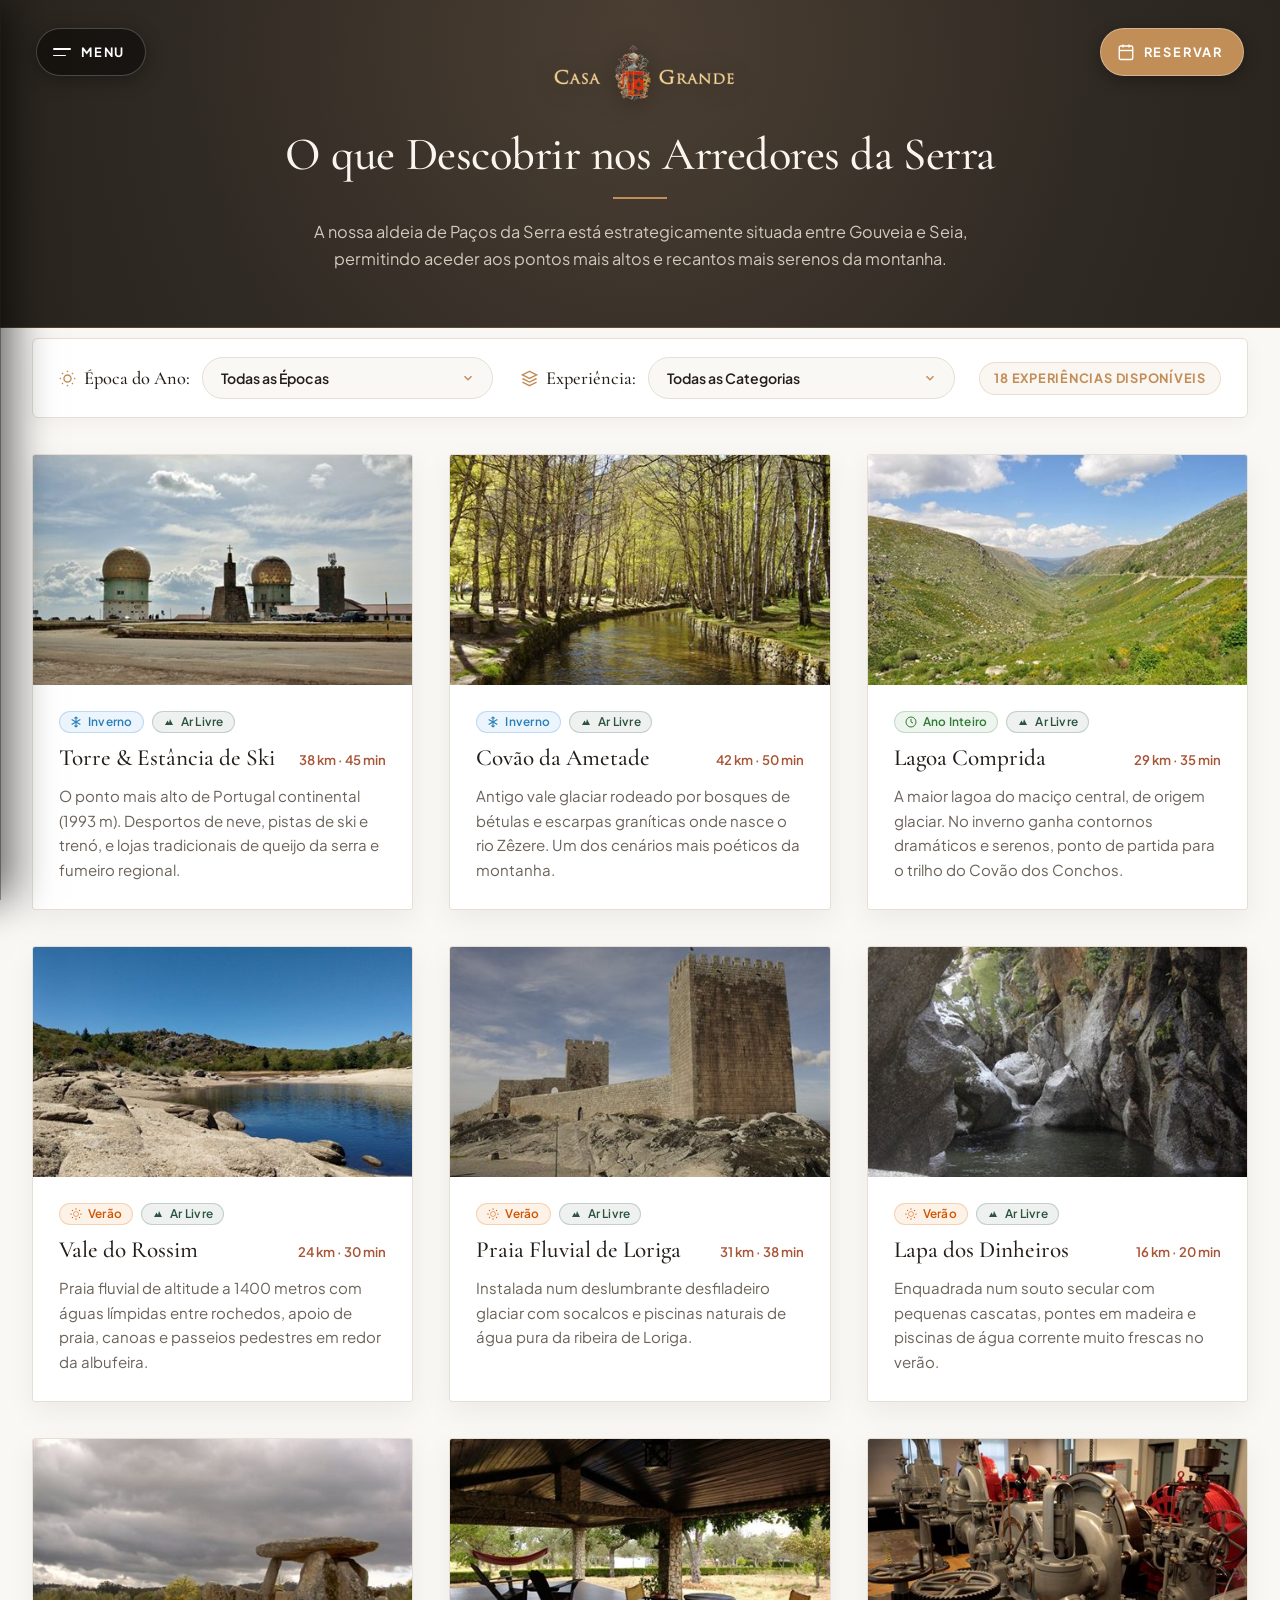
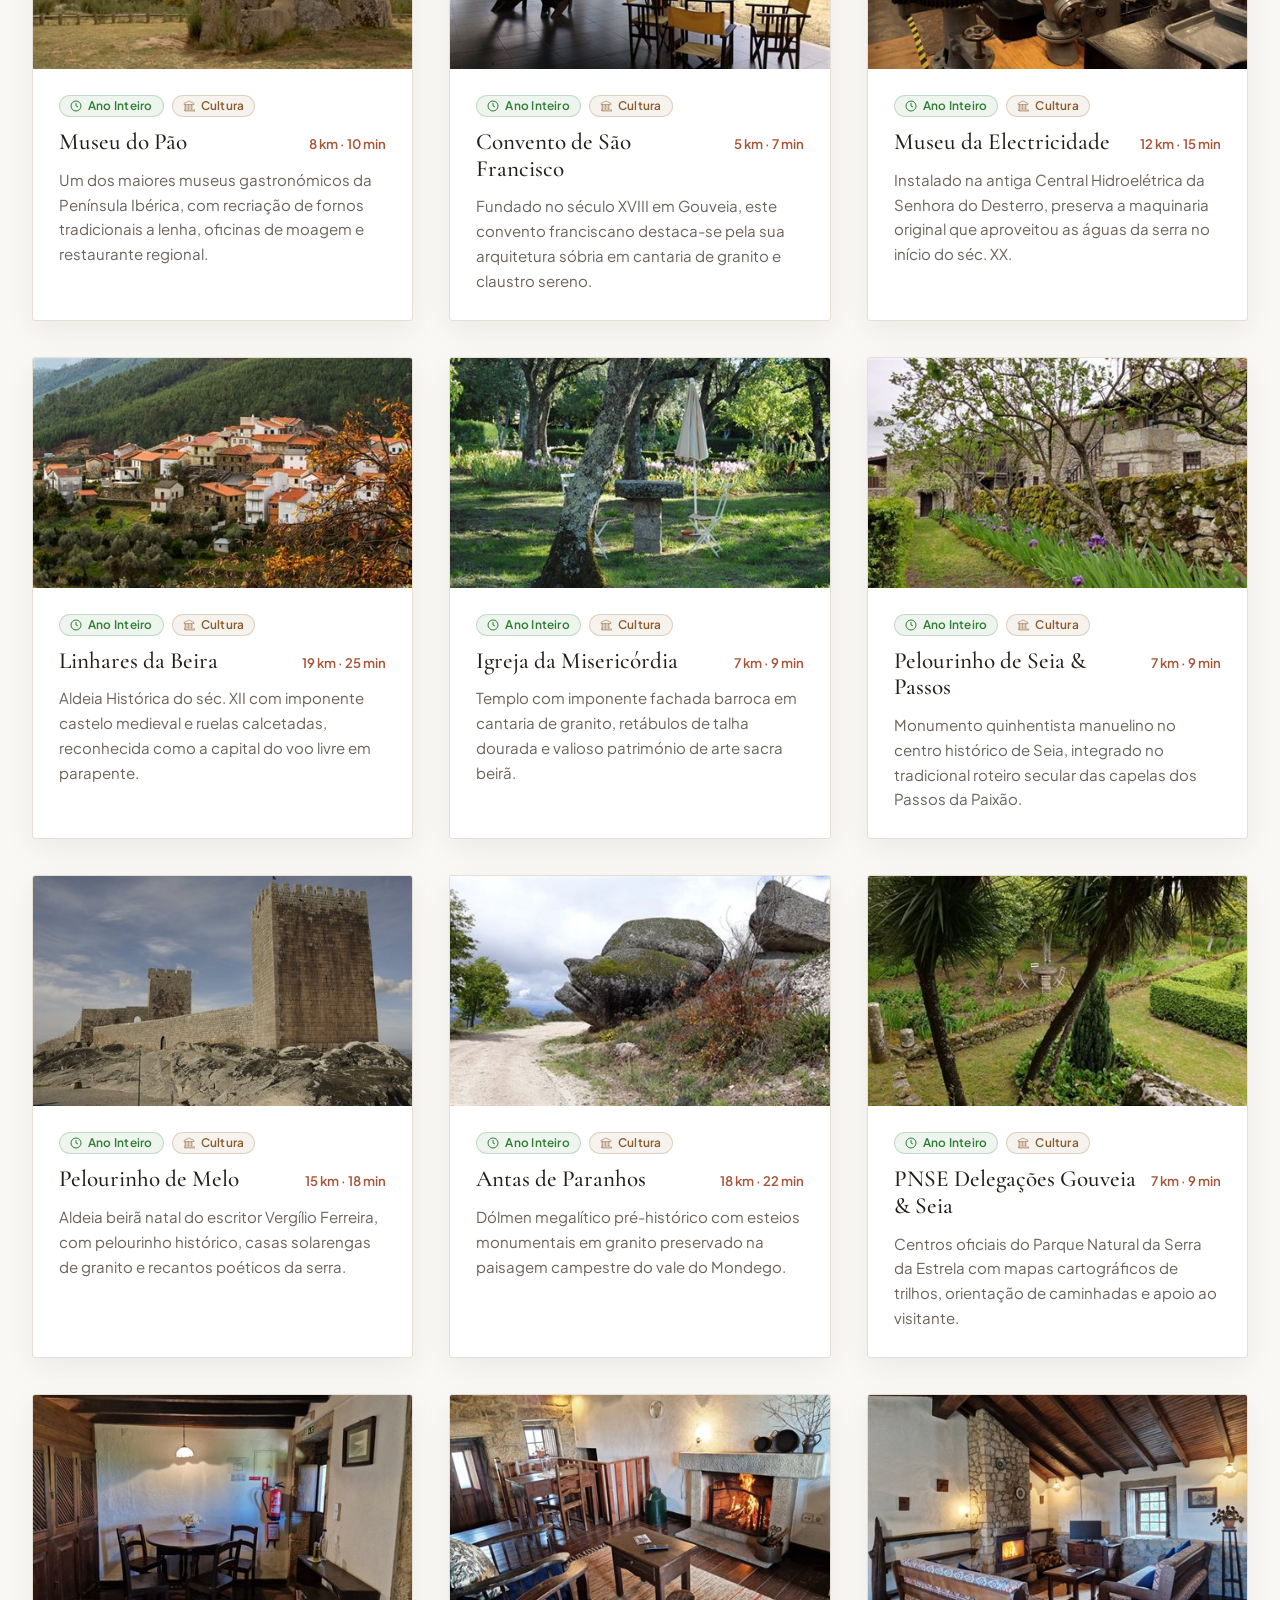
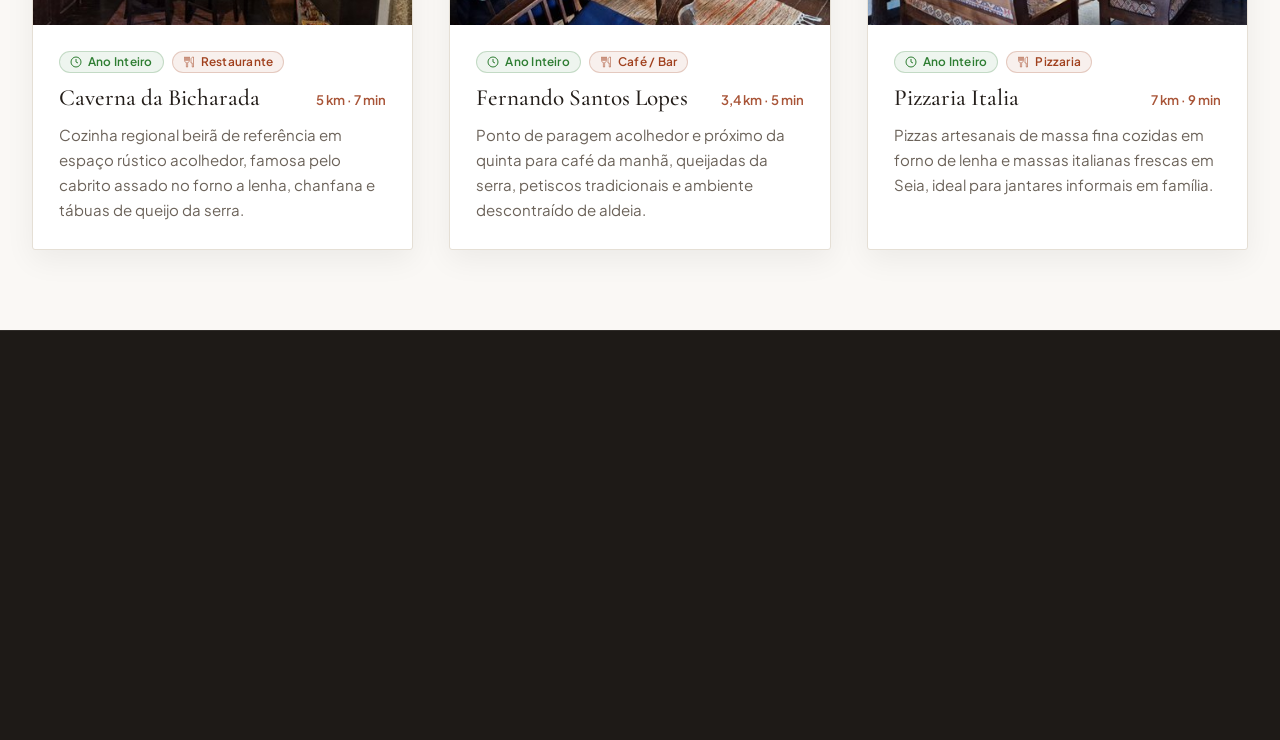
==== commit 3ea28403: "feat(footer): replace Informações and Normas with Política de Privacidade and Livro de Reclamações" ====
--- a/actividades.html
+++ b/actividades.html
@@ -625,15 +625,15 @@
           <ul class="footer-contacts-list">
             <li class="footer-contact-row">
               <span class="footer-contact-label">Telemóvel:</span>
-              <a href="tel:+351934297935" class="footer-contact-val">(+351) 934 297 935</a>
+              <span class="footer-contact-val">(+351) 934 297 935</span>
             </li>
             <li class="footer-contact-row">
               <span class="footer-contact-label">Telefone Fixo:</span>
-              <a href="tel:+351238496341" class="footer-contact-val">(+351) 238 496 341</a>
+              <span class="footer-contact-val">(+351) 238 496 341</span>
             </li>
             <li class="footer-contact-row">
               <span class="footer-contact-label">E-mail:</span>
-              <a href="mailto:info@casagrande.com.pt" class="footer-contact-val">info@casagrande.com.pt</a>
+              <span class="footer-contact-val">info@casagrande.com.pt</span>
             </li>
           </ul>
 
@@ -698,9 +698,7 @@
           &copy; 2026 Casa Grande — Paços da Serra, Gouveia. Todos os direitos reservados.
         </div>
         <div class="footer-legal-links">
-          <a href="duvidas.html">Informações</a>
-          <span class="sep">•</span>
-          <a href="alojamentos.html">Normas da Casa</a>
+          <a href="#privacidade" class="legal-modal-trigger" data-legal="privacy">Política de Privacidade</a>
           <span class="sep">•</span>
           <a href="https://www.livroreclamacoes.pt" target="_blank" rel="noopener noreferrer">Livro de Reclamações</a>
         </div>
--- a/assets/css/style.css
+++ b/assets/css/style.css
@@ -5603,3 +5603,190 @@
   border-radius: 0;
 }
 
+/* ==========================================================================
+   WIZARD DE RESERVA: PASSOS PROGRESSIVOS (1, 2, 3)
+   ========================================================================== */
+.booking-wizard-steps-bar {
+  display: flex;
+  align-items: center;
+  justify-content: space-between;
+  margin-bottom: 28px;
+  background: #FFFFFF;
+  border: 1px solid var(--border-delicate);
+  border-radius: var(--radius-md);
+  padding: 16px 24px;
+  box-shadow: 0 2px 10px rgba(0, 0, 0, 0.03);
+}
+
+.wizard-step-tab {
+  display: flex;
+  align-items: center;
+  gap: 10px;
+  color: var(--color-text-muted);
+  font-size: 0.88rem;
+  font-weight: 500;
+  transition: all 0.25s ease;
+  cursor: pointer;
+  user-select: none;
+}
+
+.wizard-step-tab:hover {
+  color: var(--color-text-main);
+}
+
+.wizard-step-tab.active {
+  color: var(--color-text-main);
+  font-weight: 700;
+}
+
+.wizard-step-tab.is-done {
+  color: #2D6A4F;
+  font-weight: 600;
+}
+
+.form-group input.field-validation-error,
+.form-group select.field-validation-error {
+  border-color: #C2410C !important;
+  box-shadow: 0 0 0 3px rgba(194, 65, 12, 0.15) !important;
+}
+
+.tab-step-circle {
+  width: 28px;
+  height: 28px;
+  border-radius: 50%;
+  background: #EAE5DD;
+  color: #5A534B;
+  display: flex;
+  align-items: center;
+  justify-content: center;
+  font-size: 0.82rem;
+  font-weight: 700;
+  transition: all 0.25s ease;
+}
+
+.wizard-step-tab.active .tab-step-circle {
+  background: var(--color-accent-gold);
+  color: #FFFFFF;
+}
+
+.wizard-step-tab.is-done .tab-step-circle {
+  background: #2D6A4F;
+  color: #FFFFFF;
+}
+
+.wizard-step-line {
+  flex: 1;
+  height: 2px;
+  background: #EAE5DD;
+  margin: 0 14px;
+  transition: background 0.3s ease;
+}
+
+.wizard-step-line.is-done {
+  background: #2D6A4F;
+}
+
+/* Visibilidade dos Passos */
+.booking-step-card.is-step-hidden {
+  display: none !important;
+}
+
+.booking-step-card.is-step-visible {
+  display: block;
+  animation: stepCardReveal 0.35s cubic-bezier(0.16, 1, 0.3, 1) forwards;
+}
+
+@keyframes stepCardReveal {
+  from {
+    opacity: 0;
+    transform: translateY(18px);
+  }
+  to {
+    opacity: 1;
+    transform: translateY(0);
+  }
+}
+
+.step-number.is-done {
+  background: #2D6A4F !important;
+  color: #FFFFFF !important;
+}
+
+.step-card-footer-actions {
+  display: flex;
+  align-items: center;
+  justify-content: space-between;
+  gap: 14px;
+  margin-top: 24px;
+  padding-top: 20px;
+  border-top: 1px solid var(--border-delicate);
+}
+
+.btn-step-next {
+  display: inline-flex;
+  align-items: center;
+  justify-content: center;
+  gap: 8px;
+  background: var(--color-accent-gold);
+  color: #FFFFFF;
+  border: none;
+  border-radius: var(--radius-sm);
+  padding: 13px 26px;
+  font-family: var(--font-sans);
+  font-size: 0.94rem;
+  font-weight: 600;
+  cursor: pointer;
+  transition: all 0.25s ease;
+  margin-left: auto;
+}
+
+.btn-step-next:hover {
+  background: #875727;
+  transform: translateY(-1px);
+  box-shadow: 0 4px 14px rgba(158, 107, 56, 0.25);
+}
+
+.btn-step-prev {
+  display: inline-flex;
+  align-items: center;
+  gap: 6px;
+  background: none;
+  border: 1px solid #D6CCC2;
+  color: #5A534B;
+  border-radius: var(--radius-sm);
+  padding: 11px 20px;
+  font-family: var(--font-sans);
+  font-size: 0.90rem;
+  font-weight: 600;
+  cursor: pointer;
+  transition: all 0.2s ease;
+}
+
+.btn-step-prev:hover {
+  background: #F8F5F0;
+  border-color: #14110E;
+  color: #14110E;
+}
+
+@media (max-width: 640px) {
+  .booking-wizard-steps-bar {
+    padding: 12px 14px;
+  }
+  .tab-step-text {
+    display: none;
+  }
+  .wizard-step-line {
+    margin: 0 8px;
+  }
+  .btn-step-next {
+    width: 100%;
+  }
+  .step-card-footer-actions {
+    flex-direction: column-reverse;
+  }
+  .btn-step-prev {
+    width: 100%;
+    justify-content: center;
+  }
+}
+
